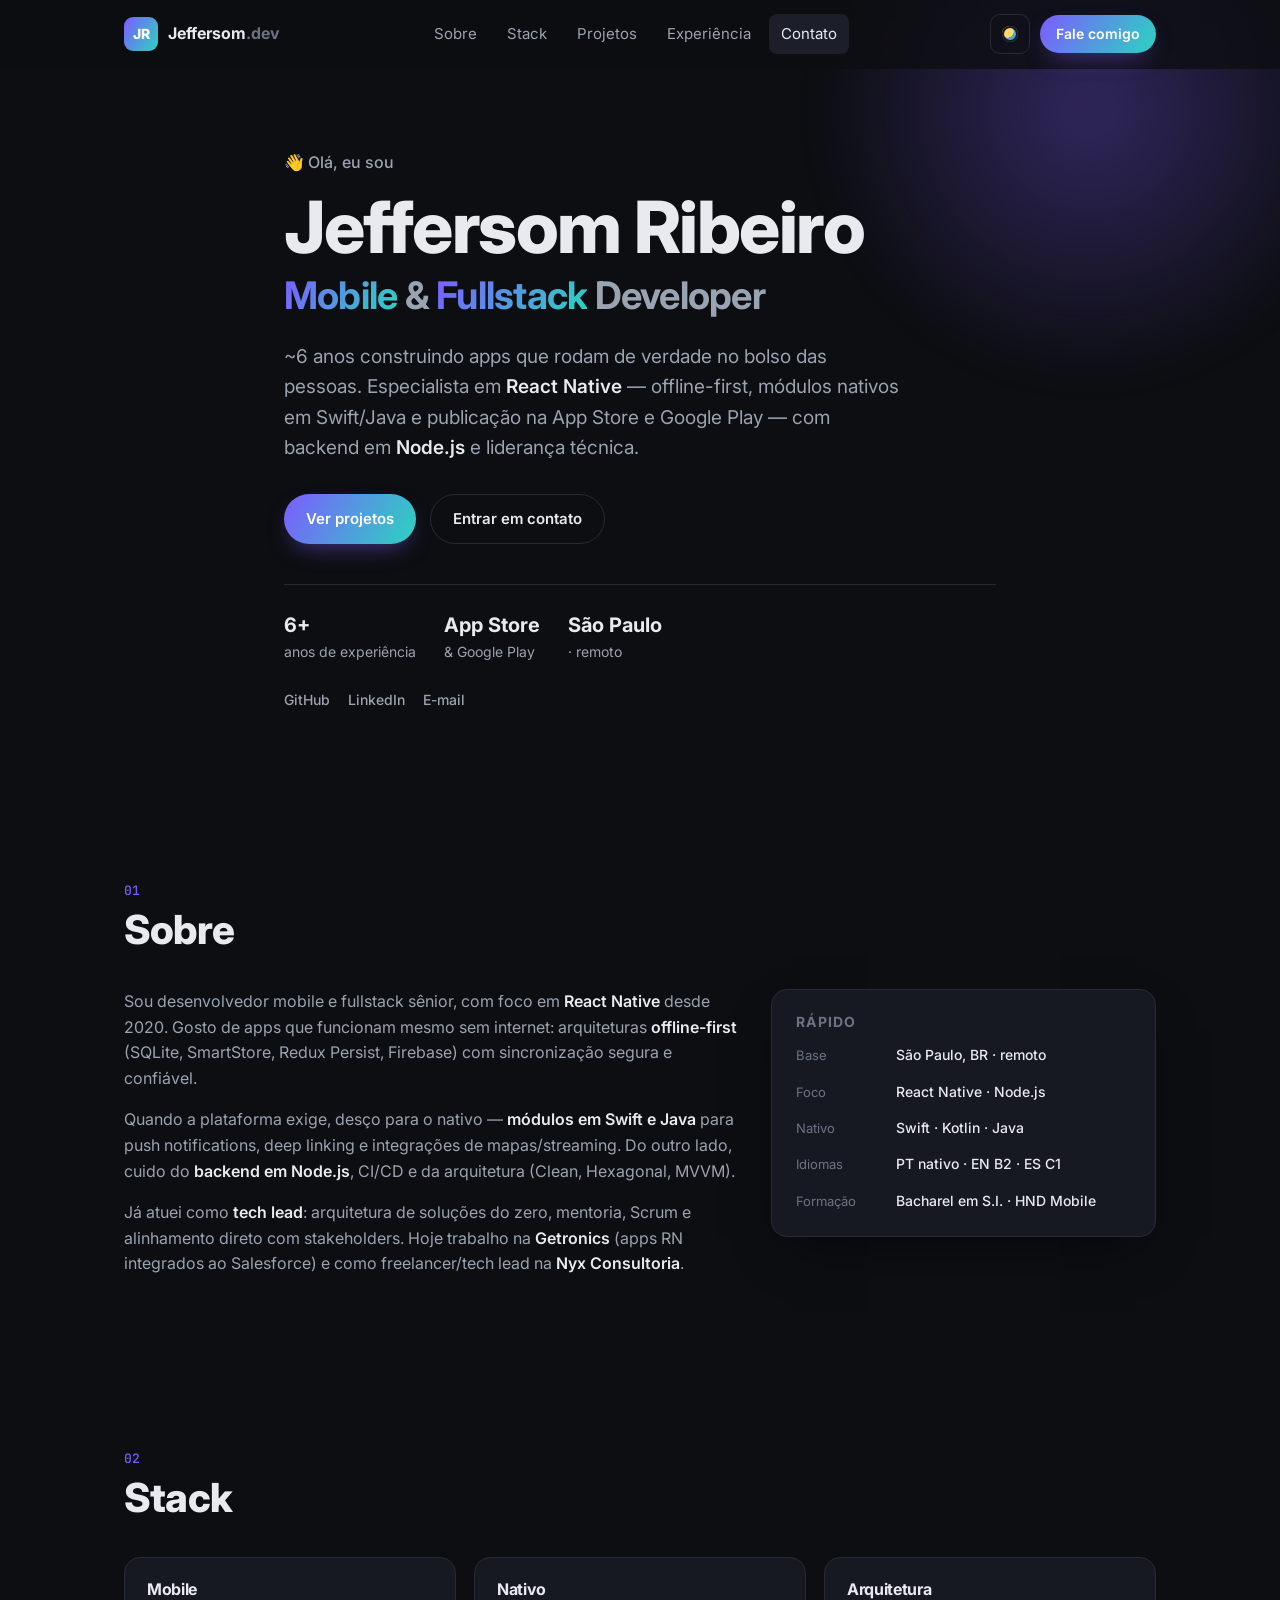
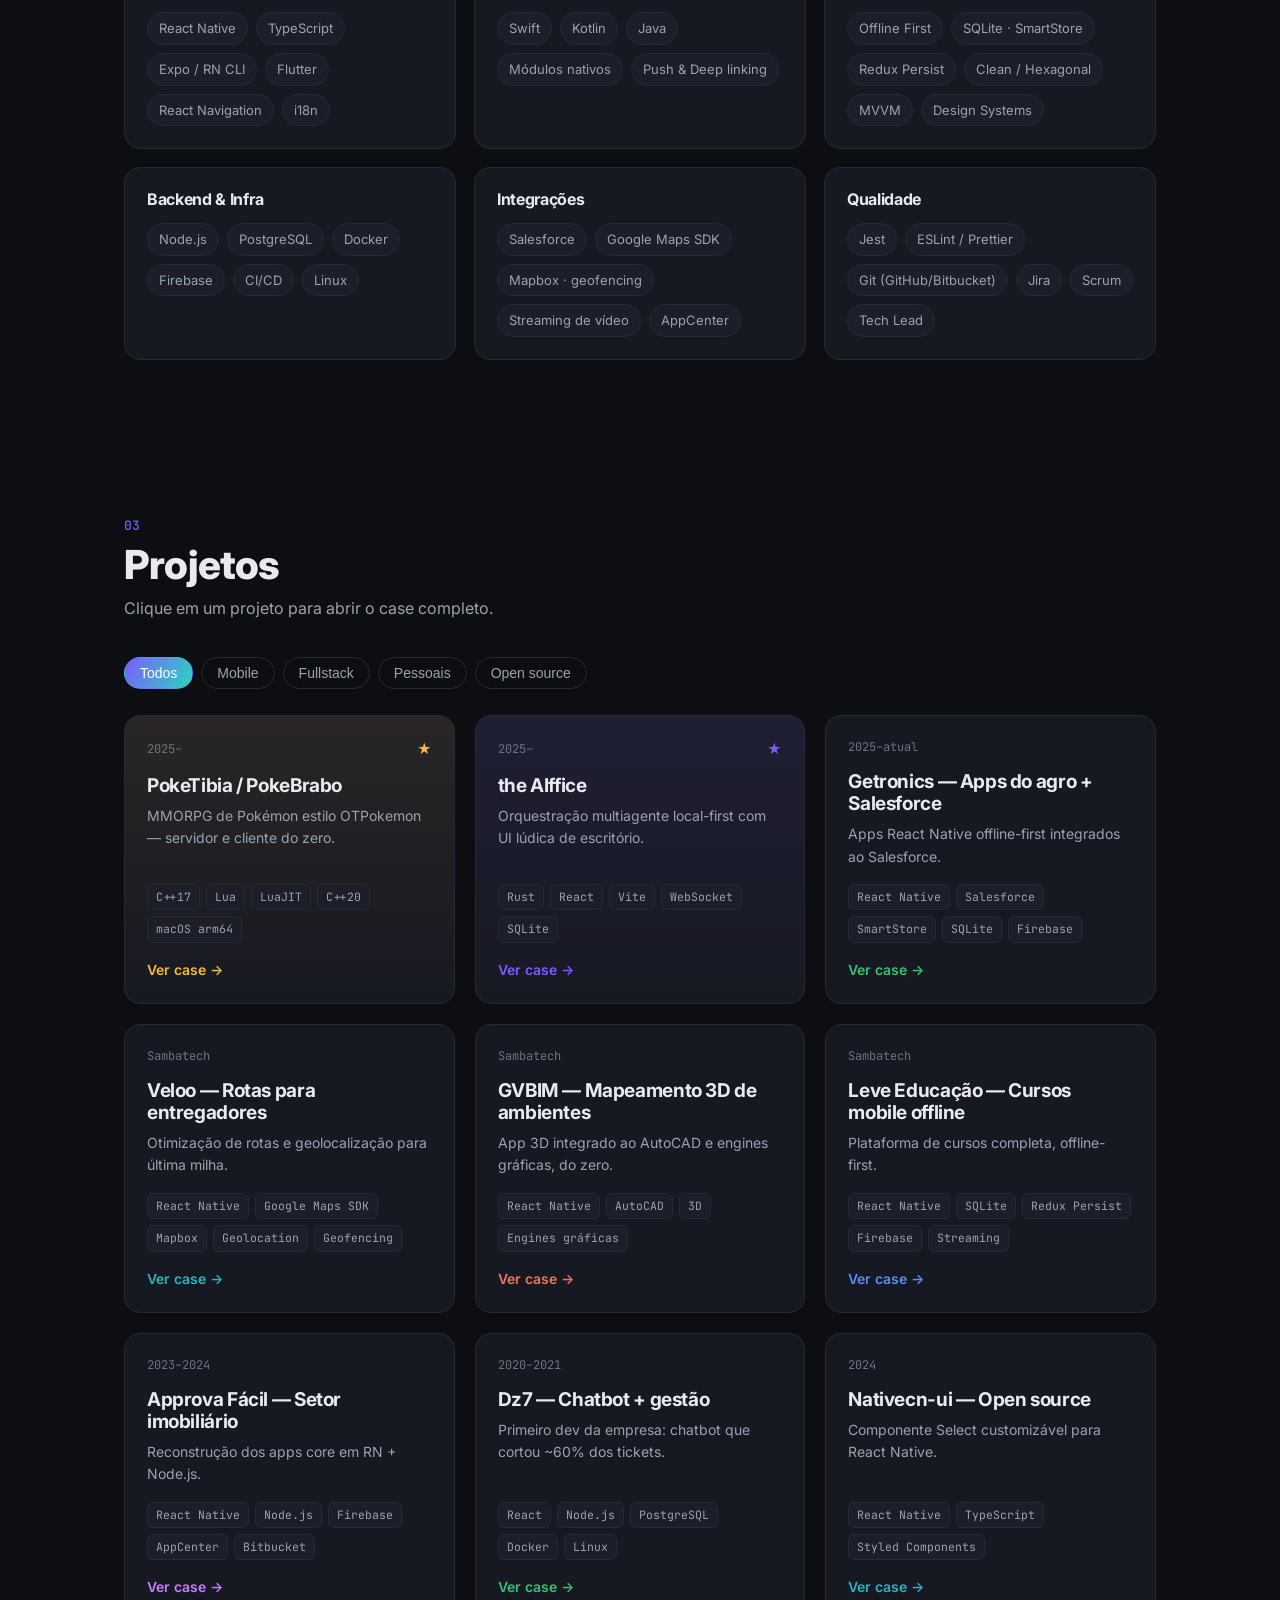
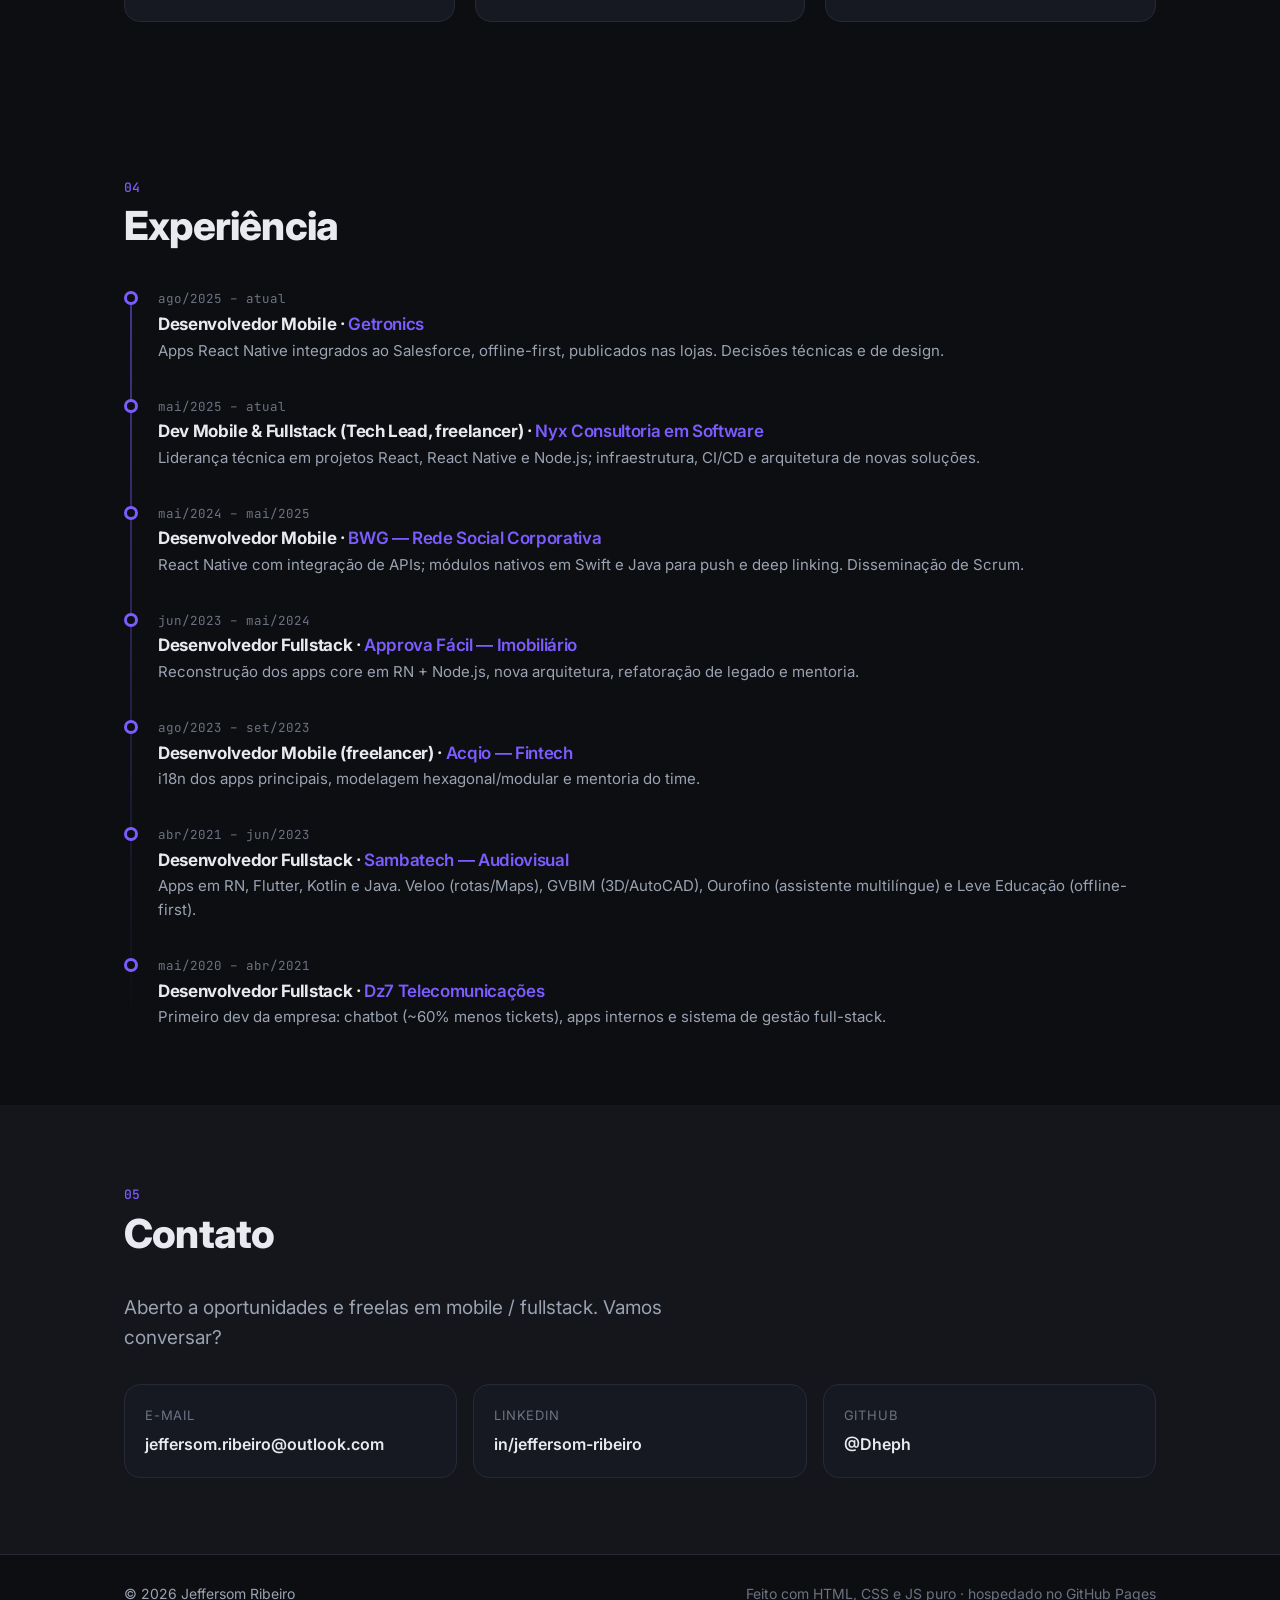
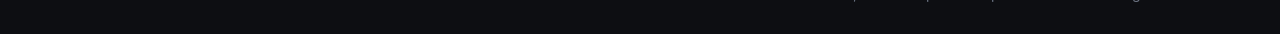
==== index.html @ 8549f00f "feat: novo portfólio estático (HTML/CSS/JS) com case-studies e deploy GitHub Pages Co-Authored-By: C" ====
<!doctype html>
<html lang="pt-BR">
<head>
  <meta charset="utf-8" />
  <meta name="viewport" content="width=device-width, initial-scale=1" />
  <title>Jeffersom Ribeiro — Mobile & Fullstack Developer</title>
  <meta name="description" content="Jeffersom Ribeiro — desenvolvedor mobile e fullstack sênior. ~6 anos de experiência, especialista em React Native (offline-first, módulos nativos) e Node.js. São Paulo, remoto." />
  <meta name="author" content="Jeffersom Ribeiro" />

  <!-- Open Graph -->
  <meta property="og:type" content="website" />
  <meta property="og:title" content="Jeffersom Ribeiro — Mobile & Fullstack Developer" />
  <meta property="og:description" content="Especialista em React Native e Node.js. ~6 anos construindo apps mobile offline-first, módulos nativos e backends." />
  <meta property="og:locale" content="pt_BR" />

  <link rel="icon" href="assets/favicon.svg" type="image/svg+xml" />
  <link rel="preconnect" href="https://fonts.googleapis.com" />
  <link rel="preconnect" href="https://fonts.gstatic.com" crossorigin />
  <link href="https://fonts.googleapis.com/css2?family=Inter:wght@400;500;600;700;800&family=JetBrains+Mono:wght@400;500&display=swap" rel="stylesheet" />
  <link rel="stylesheet" href="css/styles.css" />
</head>
<body>
  <a class="skip-link" href="#projetos">Pular para projetos</a>

  <!-- NAVBAR -->
  <header class="nav" id="nav">
    <div class="container nav__inner">
      <a href="#inicio" class="nav__brand">
        <span class="nav__logo">JR</span>
        <span class="nav__name">Jeffersom<span class="dim">.dev</span></span>
      </a>
      <nav class="nav__links" aria-label="Navegação principal">
        <a href="#sobre">Sobre</a>
        <a href="#stack">Stack</a>
        <a href="#projetos">Projetos</a>
        <a href="#experiencia">Experiência</a>
        <a href="#contato">Contato</a>
      </nav>
      <div class="nav__actions">
        <button id="themeToggle" class="icon-btn" aria-label="Alternar tema" title="Alternar tema">
          <span class="theme-icon"></span>
        </button>
        <a class="btn btn--sm" href="#contato">Fale comigo</a>
        <button id="navToggle" class="icon-btn nav__burger" aria-label="Abrir menu" aria-expanded="false">
          <span></span><span></span><span></span>
        </button>
      </div>
    </div>
  </header>

  <main>
    <!-- HERO -->
    <section class="hero" id="inicio">
      <div class="container hero__inner">
        <p class="hero__eyebrow">👋 Olá, eu sou</p>
        <h1 class="hero__title">Jeffersom Ribeiro</h1>
        <h2 class="hero__role">
          <span class="grad">Mobile</span> &amp; <span class="grad">Fullstack</span> Developer
        </h2>
        <p class="hero__lead">
          ~6 anos construindo apps que rodam de verdade no bolso das pessoas.
          Especialista em <strong>React Native</strong> — offline-first, módulos nativos
          em Swift/Java e publicação na App Store e Google Play — com backend em
          <strong>Node.js</strong> e liderança técnica.
        </p>
        <div class="hero__cta">
          <a class="btn" href="#projetos">Ver projetos</a>
          <a class="btn btn--ghost" href="#contato">Entrar em contato</a>
        </div>
        <ul class="hero__meta">
          <li><strong>6+</strong> anos de experiência</li>
          <li><strong>App Store</strong> &amp; Google Play</li>
          <li><strong>São Paulo</strong> · remoto</li>
        </ul>
        <div class="hero__socials">
          <a href="https://github.com/Dheph" target="_blank" rel="noopener" aria-label="GitHub">GitHub</a>
          <a href="https://www.linkedin.com/in/jeffersom-ribeiro" target="_blank" rel="noopener" aria-label="LinkedIn">LinkedIn</a>
          <a href="mailto:jeffersom.ribeiro@outlook.com" aria-label="E-mail">E-mail</a>
        </div>
      </div>
      <div class="hero__glow" aria-hidden="true"></div>
    </section>

    <!-- SOBRE -->
    <section class="section" id="sobre">
      <div class="container">
        <header class="section__head">
          <span class="section__num">01</span>
          <h2 class="section__title">Sobre</h2>
        </header>
        <div class="about">
          <div class="about__text">
            <p>
              Sou desenvolvedor mobile e fullstack sênior, com foco em <strong>React Native</strong>
              desde 2020. Gosto de apps que funcionam mesmo sem internet: arquiteturas
              <strong>offline-first</strong> (SQLite, SmartStore, Redux Persist, Firebase) com
              sincronização segura e confiável.
            </p>
            <p>
              Quando a plataforma exige, desço para o nativo — <strong>módulos em Swift e Java</strong>
              para push notifications, deep linking e integrações de mapas/streaming. Do outro lado,
              cuido do <strong>backend em Node.js</strong>, CI/CD e da arquitetura (Clean, Hexagonal, MVVM).
            </p>
            <p>
              Já atuei como <strong>tech lead</strong>: arquitetura de soluções do zero, mentoria,
              Scrum e alinhamento direto com stakeholders. Hoje trabalho na <strong>Getronics</strong>
              (apps RN integrados ao Salesforce) e como freelancer/tech lead na <strong>Nyx Consultoria</strong>.
            </p>
          </div>
          <aside class="about__card">
            <h3>Rápido</h3>
            <dl class="facts">
              <div><dt>Base</dt><dd>São Paulo, BR · remoto</dd></div>
              <div><dt>Foco</dt><dd>React Native · Node.js</dd></div>
              <div><dt>Nativo</dt><dd>Swift · Kotlin · Java</dd></div>
              <div><dt>Idiomas</dt><dd>PT nativo · EN B2 · ES C1</dd></div>
              <div><dt>Formação</dt><dd>Bacharel em S.I. · HND Mobile</dd></div>
            </dl>
          </aside>
        </div>
      </div>
    </section>

    <!-- STACK -->
    <section class="section" id="stack">
      <div class="container">
        <header class="section__head">
          <span class="section__num">02</span>
          <h2 class="section__title">Stack</h2>
        </header>
        <div class="stack-grid" id="stackGrid"><!-- preenchido via JS --></div>
      </div>
    </section>

    <!-- PROJETOS -->
    <section class="section" id="projetos">
      <div class="container">
        <header class="section__head">
          <span class="section__num">03</span>
          <h2 class="section__title">Projetos</h2>
          <p class="section__sub">Clique em um projeto para abrir o case completo.</p>
        </header>
        <div class="filters" id="filters" role="tablist" aria-label="Filtrar projetos"></div>
        <div class="projects" id="projects"><!-- preenchido via JS --></div>
      </div>
    </section>

    <!-- EXPERIÊNCIA -->
    <section class="section" id="experiencia">
      <div class="container">
        <header class="section__head">
          <span class="section__num">04</span>
          <h2 class="section__title">Experiência</h2>
        </header>
        <ol class="timeline" id="timeline"><!-- preenchido via JS --></ol>
      </div>
    </section>

    <!-- CONTATO -->
    <section class="section section--contact" id="contato">
      <div class="container contact">
        <header class="section__head">
          <span class="section__num">05</span>
          <h2 class="section__title">Contato</h2>
        </header>
        <p class="contact__lead">
          Aberto a oportunidades e freelas em mobile / fullstack. Vamos conversar?
        </p>
        <div class="contact__links">
          <a class="contact__card" href="mailto:jeffersom.ribeiro@outlook.com">
            <span class="contact__k">E-mail</span>
            <span class="contact__v">jeffersom.ribeiro@outlook.com</span>
          </a>
          <a class="contact__card" href="https://www.linkedin.com/in/jeffersom-ribeiro" target="_blank" rel="noopener">
            <span class="contact__k">LinkedIn</span>
            <span class="contact__v">in/jeffersom-ribeiro</span>
          </a>
          <a class="contact__card" href="https://github.com/Dheph" target="_blank" rel="noopener">
            <span class="contact__k">GitHub</span>
            <span class="contact__v">@Dheph</span>
          </a>
        </div>
      </div>
    </section>
  </main>

  <footer class="footer">
    <div class="container footer__inner">
      <span>© <span id="year"></span> Jeffersom Ribeiro</span>
      <span class="dim">Feito com HTML, CSS e JS puro · hospedado no GitHub Pages</span>
    </div>
  </footer>

  <!-- CASE-STUDY OVERLAY (navegação especial de projetos) -->
  <div class="case" id="case" aria-hidden="true" role="dialog" aria-modal="true" aria-labelledby="caseTitle">
    <div class="case__backdrop" data-close></div>
    <article class="case__panel" role="document">
      <header class="case__bar">
        <button class="icon-btn" data-case-prev aria-label="Projeto anterior" title="Anterior (←)">‹</button>
        <button class="icon-btn" data-case-next aria-label="Próximo projeto" title="Próximo (→)">›</button>
        <span class="case__counter" id="caseCounter"></span>
        <button class="icon-btn case__close" data-close aria-label="Fechar (Esc)" title="Fechar (Esc)">✕</button>
      </header>
      <div class="case__body" id="caseBody"><!-- preenchido via JS --></div>
    </article>
  </div>

  <script src="js/data.js"></script>
  <script src="js/main.js"></script>
</body>
</html>
---- css/styles.css ----
/* ============ Tokens ============ */
:root {
  --bg: #0d0e12;
  --bg-soft: #14161c;
  --card: #171922;
  --card-2: #1c1f2a;
  --line: #262a36;
  --text: #e8eaf0;
  --muted: #9aa3b2;
  --dim: #6b7382;
  --brand: #7c5cff;
  --brand-2: #2bd4c0;
  --accent: var(--brand);
  --radius: 16px;
  --radius-sm: 10px;
  --maxw: 1080px;
  --shadow: 0 20px 50px -20px rgba(0, 0, 0, .6);
  --grad: linear-gradient(120deg, var(--brand), var(--brand-2));
}
:root[data-theme="light"] {
  --bg: #f7f8fb;
  --bg-soft: #eef0f6;
  --card: #ffffff;
  --card-2: #f2f4fa;
  --line: #e2e6ef;
  --text: #15171e;
  --muted: #566074;
  --dim: #8690a2;
  --shadow: 0 20px 50px -24px rgba(20, 30, 60, .25);
}

* { box-sizing: border-box; }
html { scroll-behavior: smooth; scroll-padding-top: 84px; }
@media (prefers-reduced-motion: reduce) { html { scroll-behavior: auto; } }

body {
  margin: 0;
  font-family: "Inter", system-ui, -apple-system, Segoe UI, Roboto, sans-serif;
  background: var(--bg);
  color: var(--text);
  line-height: 1.6;
  -webkit-font-smoothing: antialiased;
  overflow-x: hidden;
}
body.no-scroll { overflow: hidden; }

a { color: inherit; text-decoration: none; }
img { max-width: 100%; }
h1, h2, h3 { line-height: 1.15; margin: 0; letter-spacing: -0.02em; }
.dim { color: var(--dim); }
.grad {
  background: var(--grad);
  -webkit-background-clip: text; background-clip: text;
  -webkit-text-fill-color: transparent; color: transparent;
}
.container { width: 100%; max-width: var(--maxw); margin: 0 auto; padding: 0 24px; }

.skip-link {
  position: absolute; left: -9999px; top: 0; z-index: 200;
  background: var(--brand); color: #fff; padding: 10px 16px; border-radius: 0 0 8px 0;
}
.skip-link:focus { left: 0; }

/* ============ Buttons ============ */
.btn {
  display: inline-flex; align-items: center; gap: 8px;
  padding: 12px 22px; border-radius: 999px; font-weight: 600; font-size: 15px;
  background: var(--grad); color: #fff; border: 0; cursor: pointer;
  transition: transform .15s ease, box-shadow .2s ease, opacity .2s ease;
  box-shadow: 0 10px 24px -10px rgba(124, 92, 255, .6);
}
.btn:hover { transform: translateY(-2px); }
.btn--ghost {
  background: transparent; color: var(--text);
  border: 1px solid var(--line); box-shadow: none;
}
.btn--ghost:hover { border-color: var(--brand); color: var(--brand); }
.btn--sm { padding: 8px 16px; font-size: 14px; }

.icon-btn {
  display: inline-flex; align-items: center; justify-content: center;
  width: 40px; height: 40px; border-radius: 10px; cursor: pointer;
  background: transparent; border: 1px solid var(--line); color: var(--text);
  font-size: 18px; line-height: 1; transition: background .2s, border-color .2s, color .2s;
}
.icon-btn:hover { border-color: var(--brand); color: var(--brand); }

/* ============ Navbar ============ */
.nav {
  position: fixed; inset: 0 0 auto 0; z-index: 100;
  backdrop-filter: blur(10px);
  background: color-mix(in srgb, var(--bg) 80%, transparent);
  border-bottom: 1px solid transparent;
  transition: border-color .2s, background .2s;
}
.nav.is-scrolled { border-bottom-color: var(--line); }
.nav__inner { display: flex; align-items: center; justify-content: space-between; height: 68px; gap: 16px; }
.nav__brand { display: flex; align-items: center; gap: 10px; font-weight: 700; }
.nav__logo {
  display: grid; place-items: center; width: 34px; height: 34px; border-radius: 9px;
  background: var(--grad); color: #fff; font-size: 14px; font-weight: 800;
}
.nav__links { display: flex; gap: 6px; }
.nav__links a {
  padding: 8px 12px; border-radius: 8px; font-size: 15px; color: var(--muted);
  transition: color .2s, background .2s;
}
.nav__links a:hover { color: var(--text); }
.nav__links a.is-active { color: var(--text); background: var(--card-2); }
.nav__actions { display: flex; align-items: center; gap: 10px; }
.theme-icon { width: 16px; height: 16px; border-radius: 50%;
  background: radial-gradient(circle at 35% 35%, #ffd76b 0 40%, transparent 42%), var(--grad);
  box-shadow: inset 0 0 0 2px var(--card); }
.nav__burger { display: none; flex-direction: column; gap: 4px; }
.nav__burger span { width: 18px; height: 2px; background: currentColor; border-radius: 2px; }

/* ============ Hero ============ */
.hero { position: relative; padding: 150px 0 90px; overflow: hidden; }
.hero__glow {
  position: absolute; top: -200px; right: -120px; width: 620px; height: 620px;
  background: radial-gradient(circle, color-mix(in srgb, var(--brand) 32%, transparent), transparent 62%);
  filter: blur(20px); z-index: 0; pointer-events: none;
}
.hero__inner { position: relative; z-index: 1; max-width: 760px; }
.hero__eyebrow { color: var(--muted); font-weight: 500; margin: 0 0 10px; }
.hero__title { font-size: clamp(40px, 8vw, 72px); font-weight: 800; }
.hero__role { font-size: clamp(22px, 4.5vw, 38px); font-weight: 700; margin-top: 6px; color: var(--muted); }
.hero__lead { font-size: clamp(16px, 2.4vw, 19px); color: var(--muted); margin: 24px 0 30px; max-width: 620px; }
.hero__lead strong { color: var(--text); font-weight: 600; }
.hero__cta { display: flex; flex-wrap: wrap; gap: 14px; }
.hero__meta {
  list-style: none; display: flex; flex-wrap: wrap; gap: 28px; padding: 0;
  margin: 40px 0 0; border-top: 1px solid var(--line); padding-top: 24px;
}
.hero__meta li { color: var(--muted); font-size: 14px; }
.hero__meta strong { display: block; color: var(--text); font-size: 20px; font-weight: 700; }
.hero__socials { display: flex; gap: 18px; margin-top: 26px; }
.hero__socials a { color: var(--muted); font-size: 14px; font-weight: 500; position: relative; }
.hero__socials a:hover { color: var(--brand); }

/* ============ Sections ============ */
.section { padding: 76px 0; }
.section--contact { background: var(--bg-soft); }
.section__head { margin-bottom: 36px; }
.section__num { font-family: "JetBrains Mono", monospace; color: var(--brand); font-size: 13px; font-weight: 500; }
.section__title { font-size: clamp(28px, 5vw, 40px); font-weight: 800; margin-top: 4px; }
.section__sub { color: var(--muted); margin: 8px 0 0; }

/* ============ Sobre ============ */
.about { display: grid; grid-template-columns: 1.6fr 1fr; gap: 32px; align-items: start; }
.about__text p { color: var(--muted); margin: 0 0 16px; }
.about__text strong { color: var(--text); font-weight: 600; }
.about__card {
  background: var(--card); border: 1px solid var(--line); border-radius: var(--radius);
  padding: 24px; box-shadow: var(--shadow);
}
.about__card h3 { font-size: 14px; text-transform: uppercase; letter-spacing: .08em; color: var(--dim); margin-bottom: 14px; }
.facts { margin: 0; display: grid; gap: 14px; }
.facts div { display: grid; grid-template-columns: 90px 1fr; gap: 10px; align-items: baseline; }
.facts dt { color: var(--dim); font-size: 13px; }
.facts dd { margin: 0; font-weight: 500; font-size: 14px; }

/* ============ Stack ============ */
.stack-grid { display: grid; grid-template-columns: repeat(3, 1fr); gap: 18px; }
.stack-card {
  background: var(--card); border: 1px solid var(--line); border-radius: var(--radius);
  padding: 22px; transition: border-color .2s, transform .2s;
}
.stack-card:hover { border-color: color-mix(in srgb, var(--brand) 50%, var(--line)); transform: translateY(-3px); }
.stack-card h3 { font-size: 16px; margin-bottom: 14px; }
.chips { list-style: none; margin: 0; padding: 0; display: flex; flex-wrap: wrap; gap: 8px; }
.chips li {
  font-size: 13px; color: var(--muted); background: var(--card-2);
  border: 1px solid var(--line); padding: 5px 11px; border-radius: 999px;
}

/* ============ Filtros ============ */
.filters { display: flex; flex-wrap: wrap; gap: 8px; margin-bottom: 26px; }
.filter {
  border: 1px solid var(--line); background: transparent; color: var(--muted);
  padding: 7px 15px; border-radius: 999px; cursor: pointer; font-size: 14px; font-weight: 500;
  transition: all .18s ease;
}
.filter:hover { color: var(--text); border-color: var(--brand); }
.filter.is-active { background: var(--grad); color: #fff; border-color: transparent; }

/* ============ Projetos (cards) ============ */
.projects { display: grid; grid-template-columns: repeat(3, 1fr); gap: 20px; }
.card {
  position: relative; display: flex; flex-direction: column;
  background: var(--card); border: 1px solid var(--line); border-radius: var(--radius);
  padding: 22px; cursor: pointer; overflow: hidden;
  transition: transform .2s ease, border-color .2s ease, box-shadow .2s ease;
}
.card::before {
  content: ""; position: absolute; inset: 0 0 auto 0; height: 3px;
  background: var(--accent); opacity: .85; transform: scaleX(0); transform-origin: left;
  transition: transform .3s ease;
}
.card:hover, .card:focus-visible {
  transform: translateY(-5px); border-color: color-mix(in srgb, var(--accent) 55%, var(--line));
  box-shadow: var(--shadow); outline: none;
}
.card:hover::before, .card:focus-visible::before { transform: scaleX(1); }
.card--feat { background: linear-gradient(180deg, color-mix(in srgb, var(--accent) 8%, var(--card)), var(--card)); }
.card__top { display: flex; justify-content: space-between; align-items: center; margin-bottom: 14px; }
.card__year { font-family: "JetBrains Mono", monospace; font-size: 12px; color: var(--dim); }
.card__star { color: var(--accent); font-size: 14px; }
.card__title { font-size: 19px; font-weight: 700; }
.card__tag { color: var(--muted); font-size: 14px; margin: 8px 0 16px; flex-grow: 1; }
.card__stack { display: flex; flex-wrap: wrap; gap: 6px; margin-bottom: 16px; }
.card__stack span {
  font-size: 11.5px; font-family: "JetBrains Mono", monospace; color: var(--muted);
  background: var(--card-2); border: 1px solid var(--line); padding: 3px 8px; border-radius: 6px;
}
.card__more { font-size: 14px; font-weight: 600; color: var(--accent); }

/* ============ Timeline ============ */
.timeline { list-style: none; margin: 0; padding: 0; position: relative; }
.timeline::before {
  content: ""; position: absolute; left: 6px; top: 6px; bottom: 6px; width: 2px;
  background: linear-gradient(var(--brand), transparent); opacity: .5;
}
.tl-item { position: relative; padding: 0 0 30px 34px; }
.tl-item:last-child { padding-bottom: 0; }
.tl-dot {
  position: absolute; left: 0; top: 6px; width: 14px; height: 14px; border-radius: 50%;
  background: var(--bg); border: 3px solid var(--brand);
}
.tl-period { font-family: "JetBrains Mono", monospace; font-size: 12.5px; color: var(--dim); }
.tl-role { font-size: 17px; font-weight: 700; margin: 4px 0; }
.tl-company { color: var(--brand); font-weight: 600; }
.tl-desc { color: var(--muted); font-size: 15px; margin: 0; }

/* ============ Contato ============ */
.contact__lead { color: var(--muted); font-size: clamp(16px, 2.4vw, 19px); max-width: 560px; margin: 0 0 30px; }
.contact__links { display: grid; grid-template-columns: repeat(3, 1fr); gap: 16px; }
.contact__card {
  display: flex; flex-direction: column; gap: 6px;
  background: var(--card); border: 1px solid var(--line); border-radius: var(--radius);
  padding: 20px; transition: transform .2s, border-color .2s;
}
.contact__card:hover { transform: translateY(-3px); border-color: var(--brand); }
.contact__k { font-size: 13px; color: var(--dim); text-transform: uppercase; letter-spacing: .06em; }
.contact__v { font-weight: 600; word-break: break-word; }

/* ============ Footer ============ */
.footer { border-top: 1px solid var(--line); padding: 28px 0; }
.footer__inner { display: flex; justify-content: space-between; flex-wrap: wrap; gap: 10px; font-size: 14px; color: var(--muted); }

/* ============ Case-study overlay ============ */
.case { position: fixed; inset: 0; z-index: 150; display: none; }
.case.is-open { display: block; }
.case__backdrop { position: absolute; inset: 0; background: rgba(5, 6, 10, .66); backdrop-filter: blur(4px); animation: fade .2s ease; }
.case__panel {
  position: absolute; top: 0; right: 0; height: 100%; width: min(560px, 100%);
  background: var(--bg); border-left: 1px solid var(--line);
  display: flex; flex-direction: column; box-shadow: -30px 0 60px -30px rgba(0,0,0,.7);
  animation: slideIn .28s cubic-bezier(.2,.7,.2,1);
}
.case__bar { display: flex; align-items: center; gap: 8px; padding: 14px 18px; border-bottom: 1px solid var(--line); }
.case__counter { font-family: "JetBrains Mono", monospace; font-size: 13px; color: var(--dim); }
.case__close { margin-left: auto; }
.case__body { overflow-y: auto; padding: 28px; }
.case__body { --accent: var(--brand); }
.case__tags { display: flex; gap: 8px; margin-bottom: 14px; }
.pill { font-size: 12px; color: var(--accent); background: color-mix(in srgb, var(--accent) 14%, transparent);
  border: 1px solid color-mix(in srgb, var(--accent) 40%, transparent); padding: 3px 10px; border-radius: 999px; }
.case__title { font-size: 28px; font-weight: 800; }
.case__tag { color: var(--muted); margin: 8px 0 0; font-size: 16px; }
.case__role { color: var(--dim); font-size: 13.5px; margin: 10px 0 0; font-family: "JetBrains Mono", monospace; }
.case__summary { color: var(--text); margin: 24px 0 0; font-size: 16px; }
.case__h { font-size: 13px; text-transform: uppercase; letter-spacing: .08em; color: var(--dim); margin: 28px 0 12px; }
.case__list { margin: 0; padding-left: 20px; display: grid; gap: 10px; }
.case__list li { color: var(--muted); }
.case__list li::marker { color: var(--accent); }
.case__stack { list-style: none; margin: 0; padding: 0; display: flex; flex-wrap: wrap; gap: 8px; }
.case__stack li {
  font-size: 13px; font-family: "JetBrains Mono", monospace; color: var(--muted);
  background: var(--card); border: 1px solid var(--line); padding: 5px 11px; border-radius: 8px;
}
.case__links { margin-top: 26px; display: flex; flex-wrap: wrap; gap: 10px; }

@keyframes fade { from { opacity: 0; } to { opacity: 1; } }
@keyframes slideIn { from { transform: translateX(30px); opacity: .4; } to { transform: translateX(0); opacity: 1; } }

/* ============ Reveal ============ */
[data-reveal] { opacity: 0; transform: translateY(16px); transition: opacity .5s ease var(--d, 0ms), transform .5s ease var(--d, 0ms); }
[data-reveal].is-in { opacity: 1; transform: none; }
@media (prefers-reduced-motion: reduce) {
  [data-reveal] { opacity: 1; transform: none; transition: none; }
  .case__panel, .case__backdrop { animation: none; }
}

/* ============ Responsivo ============ */
@media (max-width: 860px) {
  .stack-grid, .projects, .contact__links { grid-template-columns: repeat(2, 1fr); }
  .about { grid-template-columns: 1fr; }
}
@media (max-width: 680px) {
  .nav__links {
    position: absolute; top: 68px; left: 0; right: 0; flex-direction: column; gap: 2px;
    background: var(--bg); border-bottom: 1px solid var(--line); padding: 10px 24px 18px;
    transform: translateY(-120%); opacity: 0; pointer-events: none; transition: transform .25s ease, opacity .2s;
  }
  .nav.is-open .nav__links { transform: translateY(0); opacity: 1; pointer-events: auto; }
  .nav__links a { padding: 12px; }
  .nav__burger { display: inline-flex; }
  .nav__actions .btn { display: none; }
  .stack-grid, .projects, .contact__links { grid-template-columns: 1fr; }
  .hero { padding-top: 120px; }
  .case__panel { width: 100%; border-left: 0; }
}
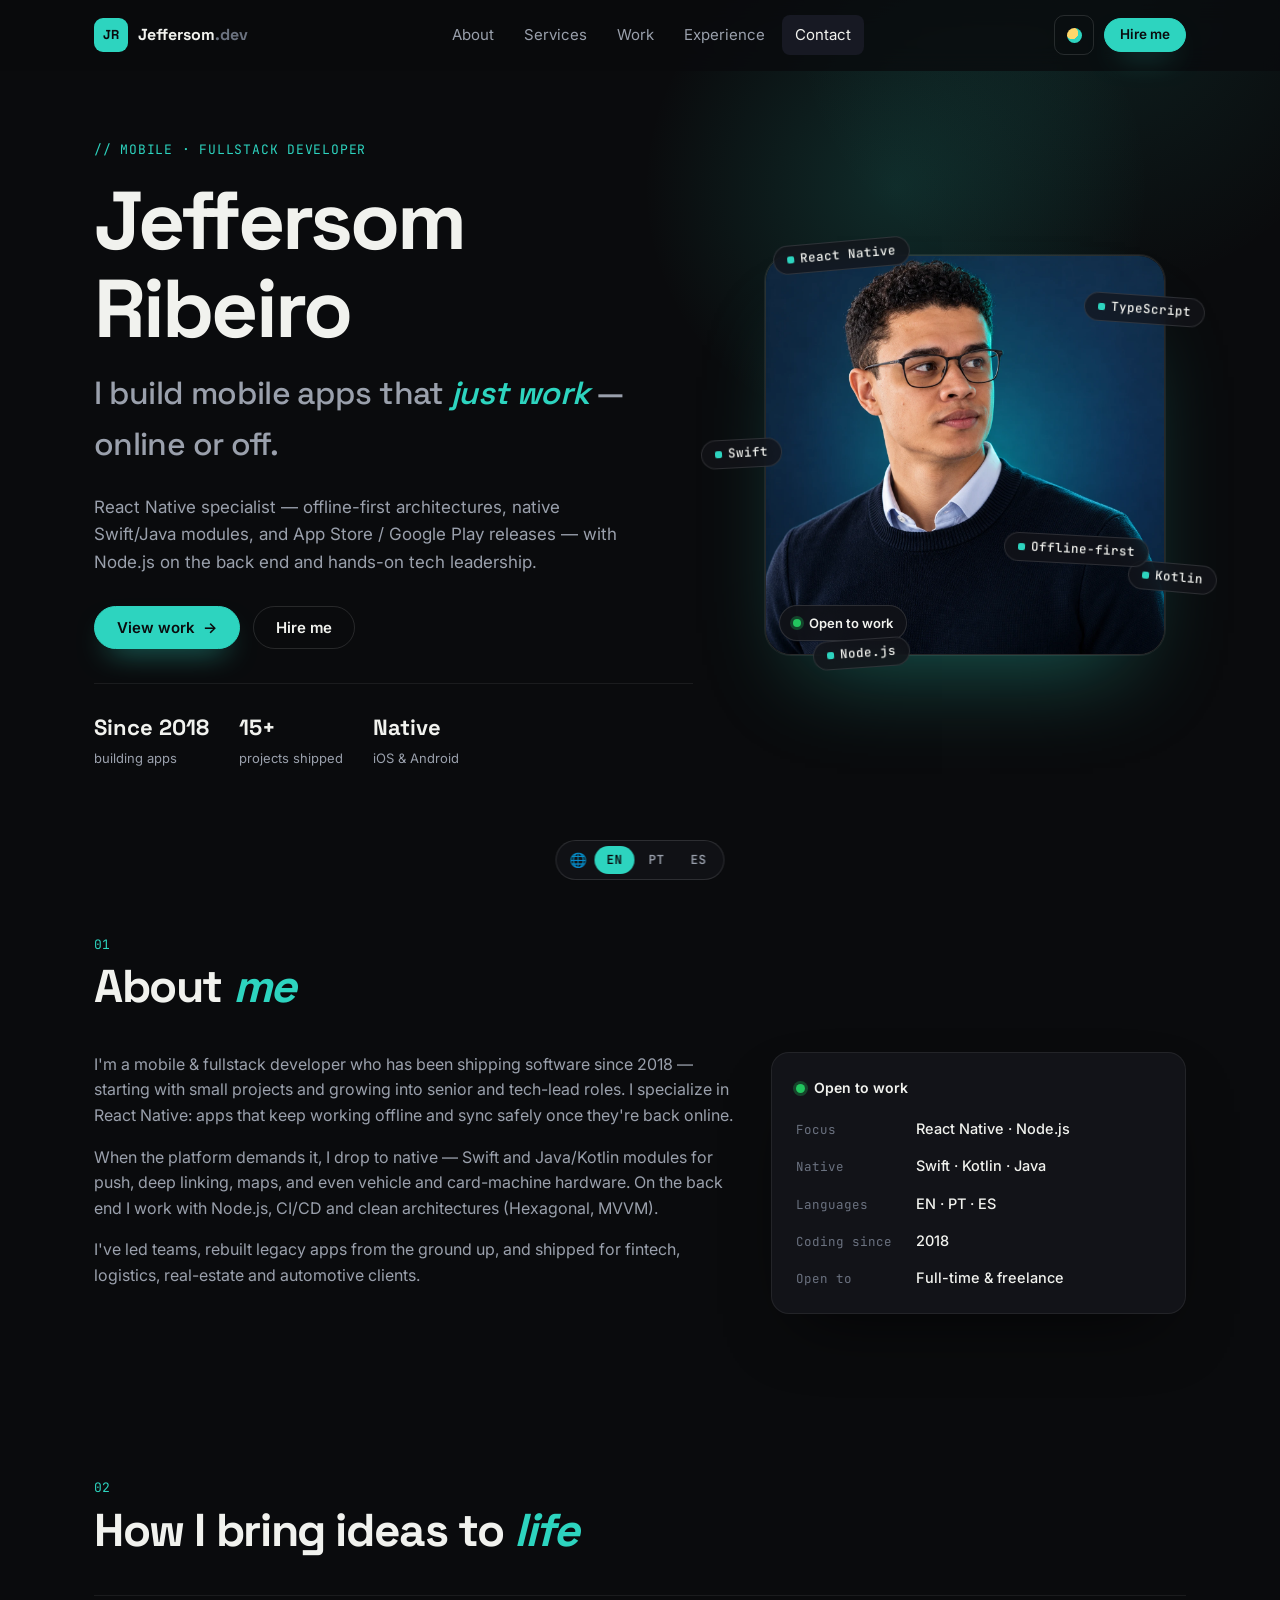
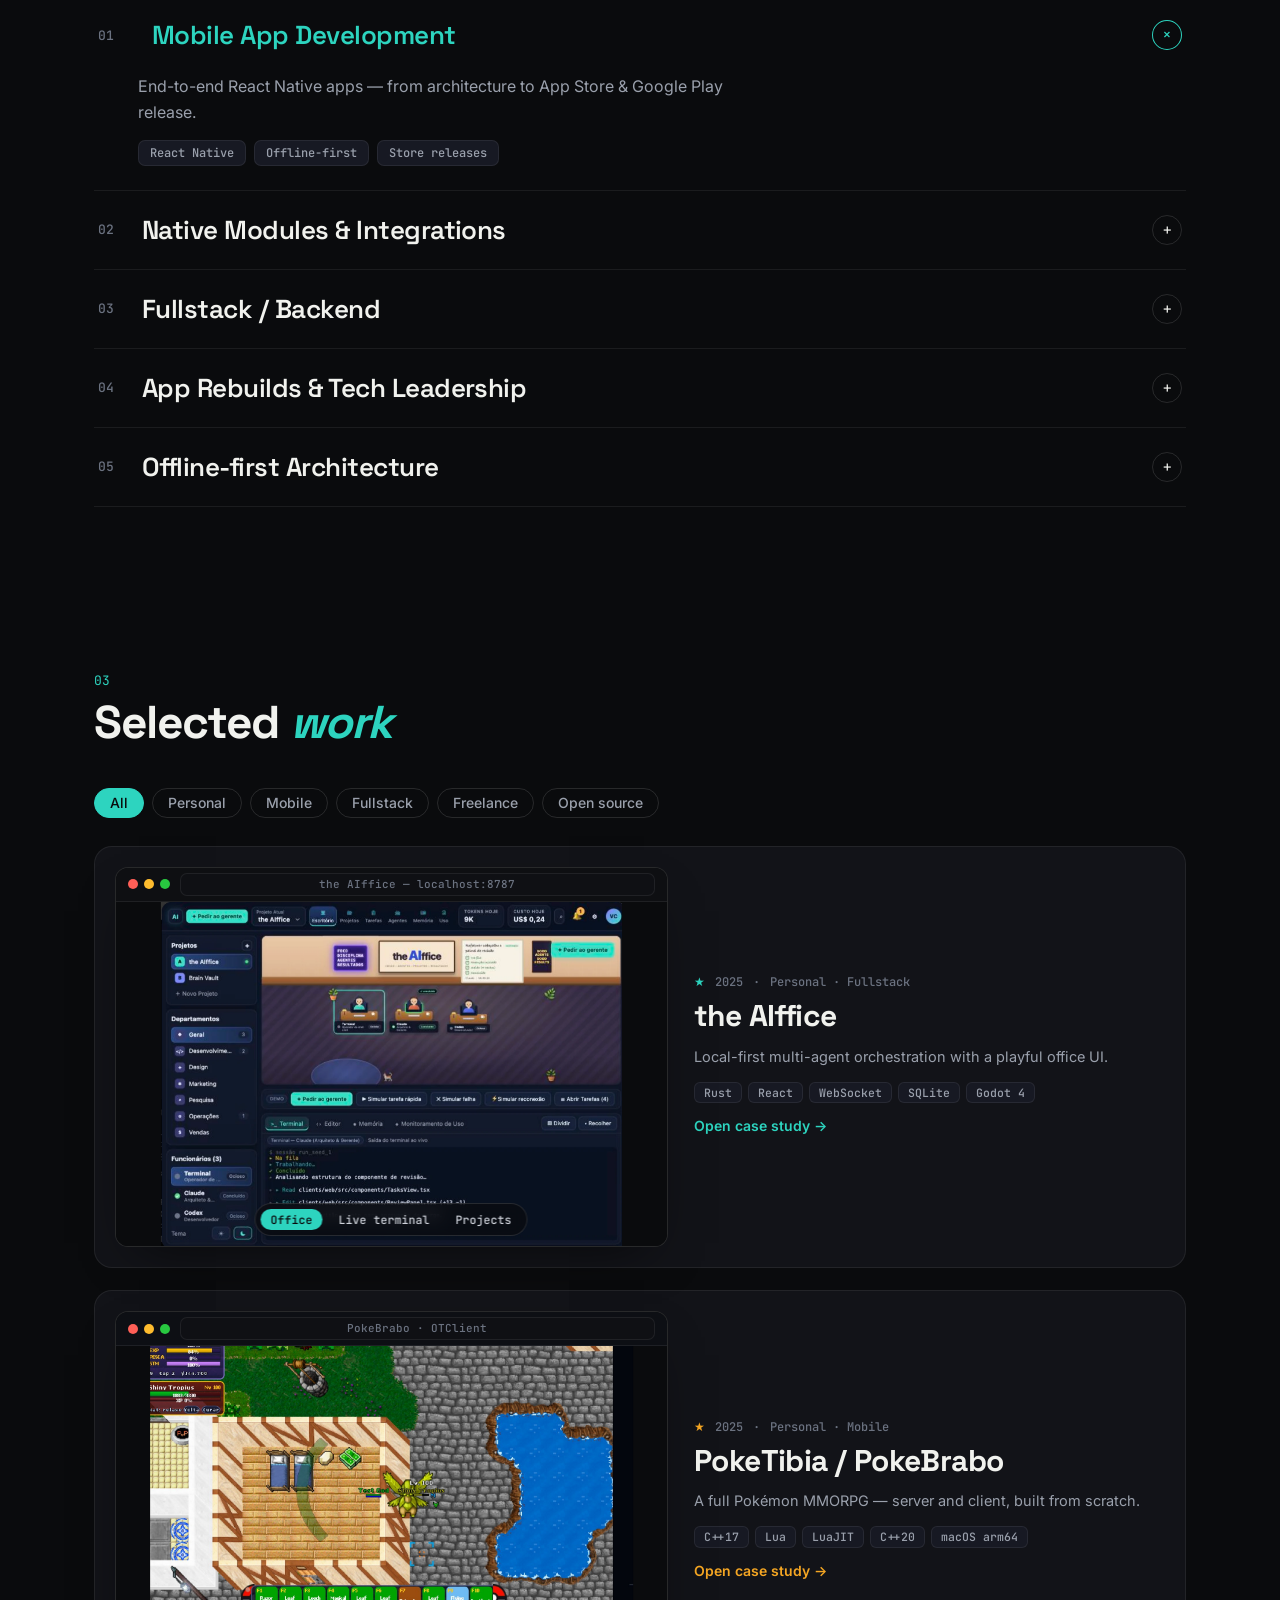
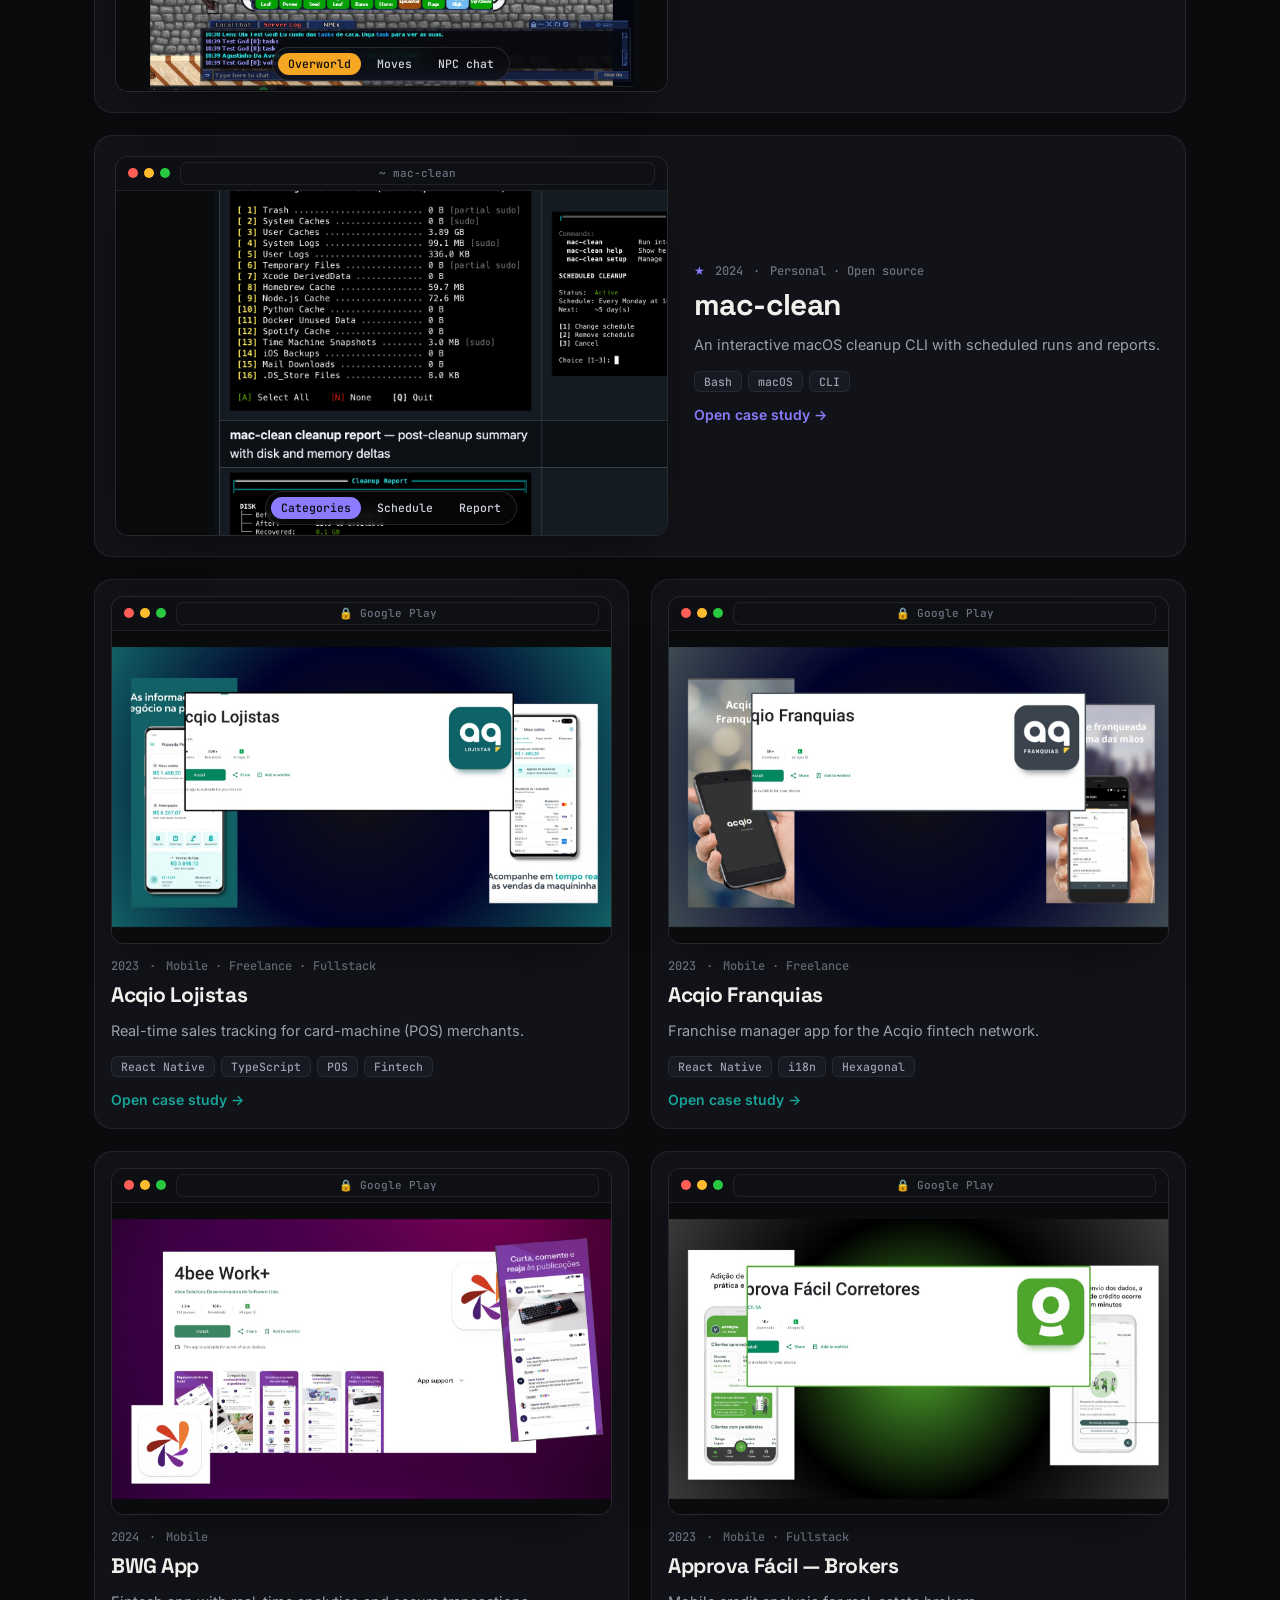
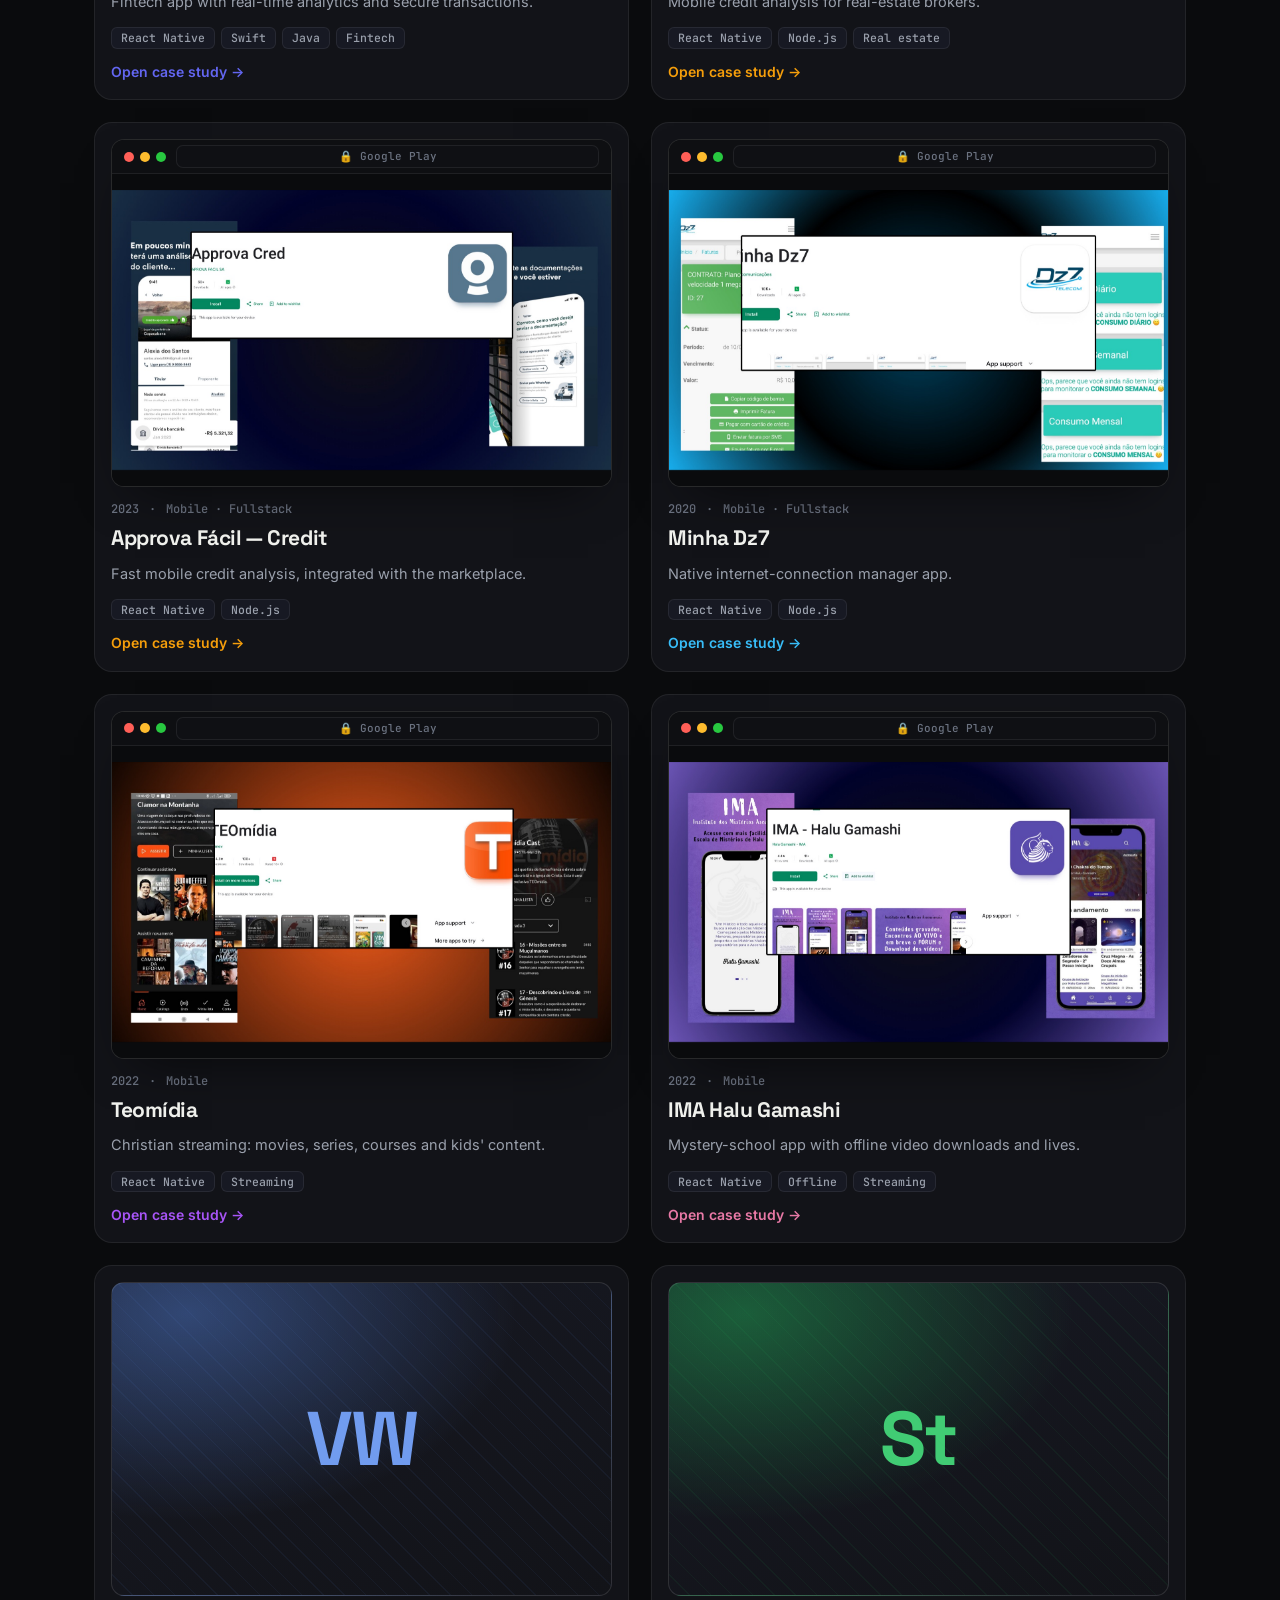
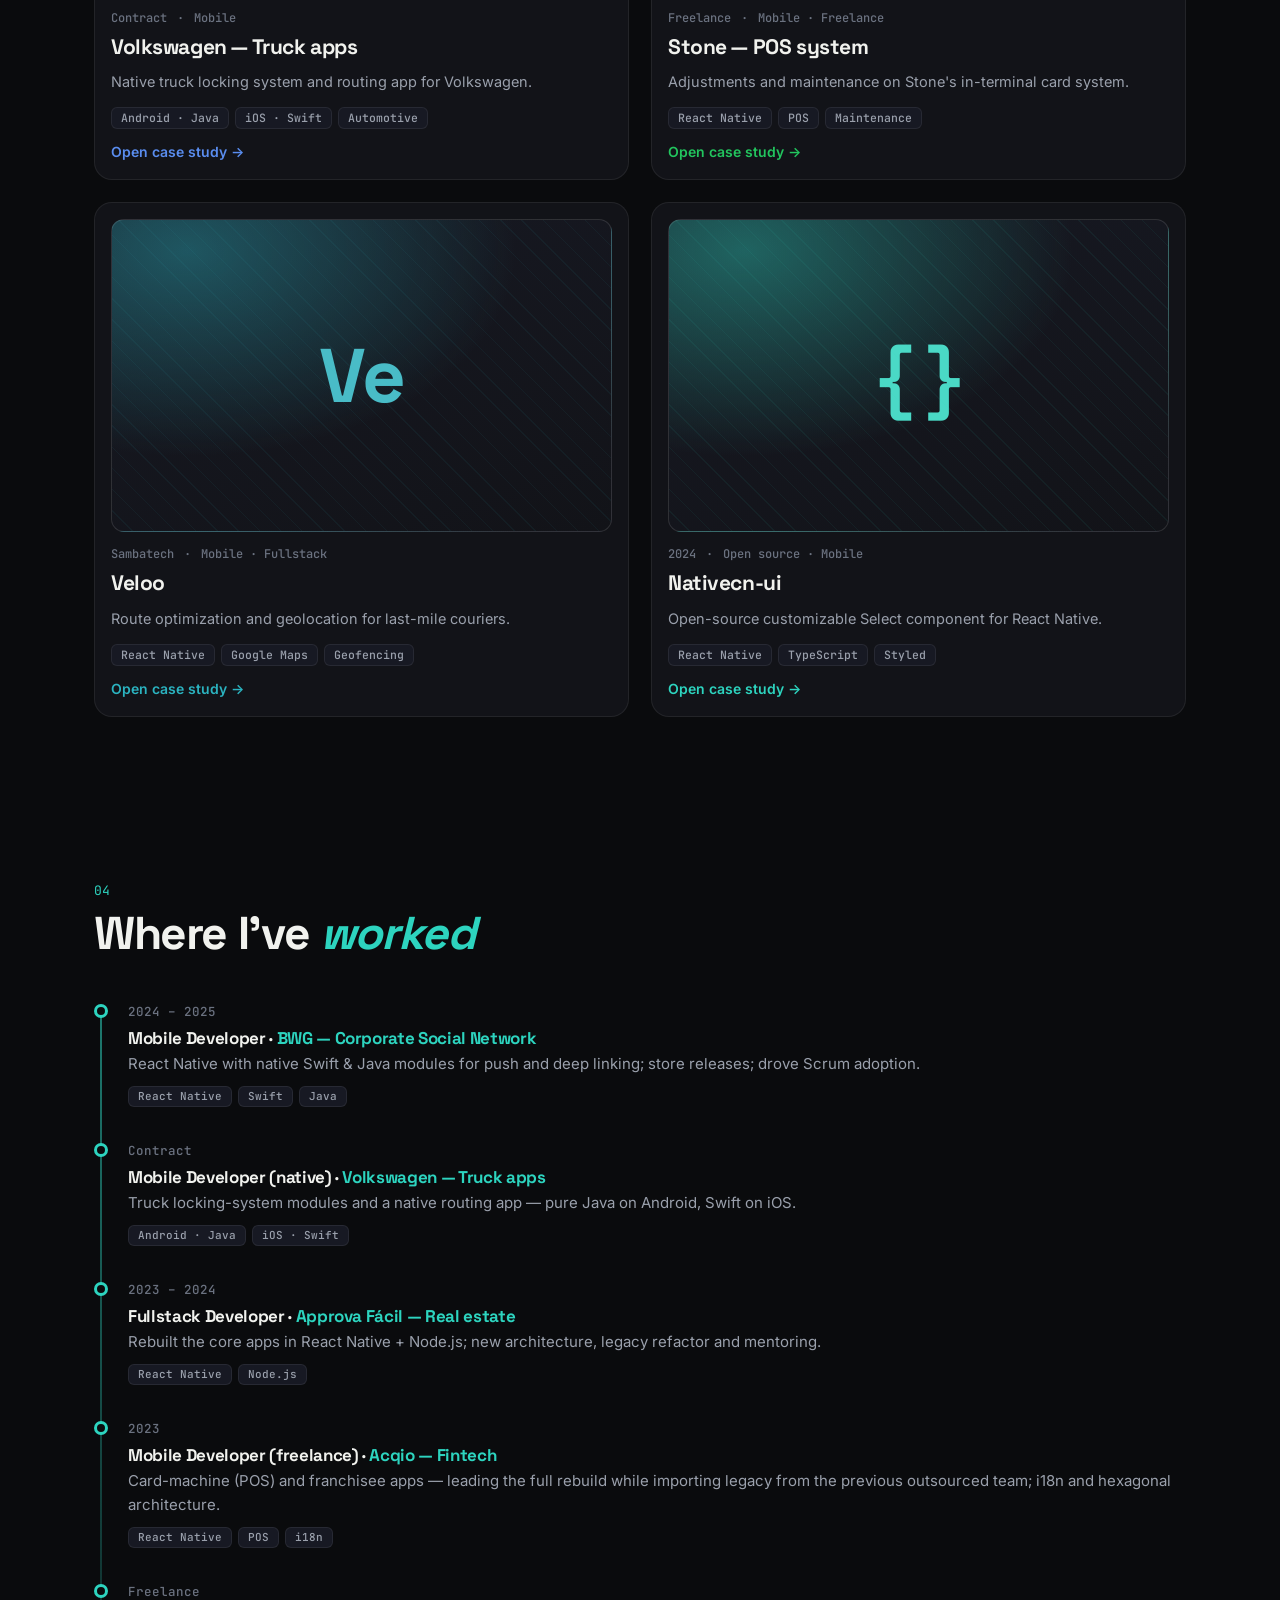
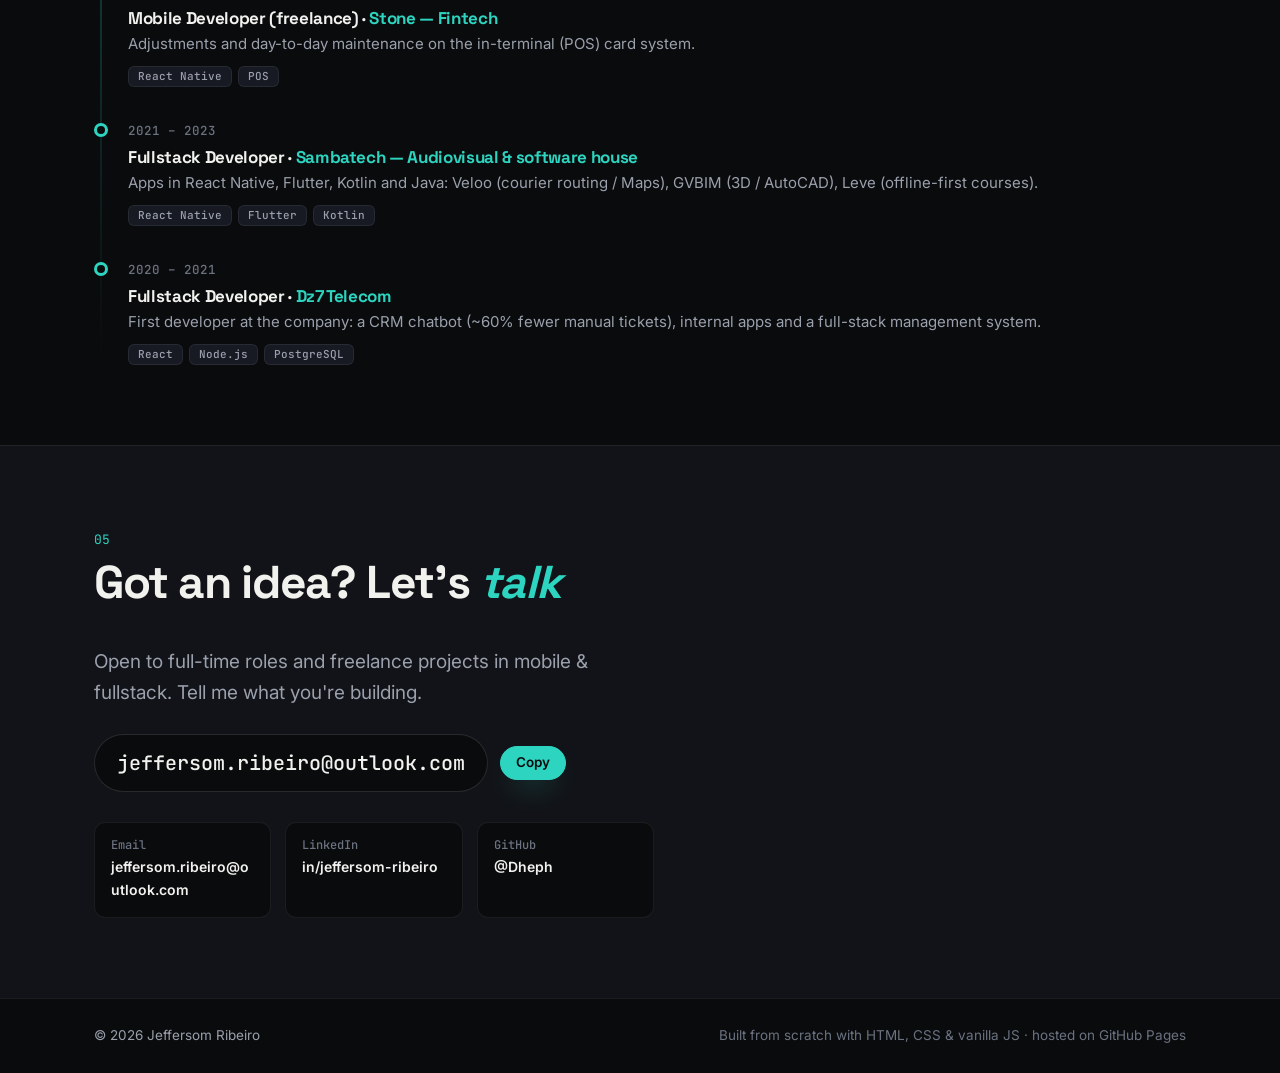
==== commit 238f5579: "feat: redesign com foto, apps reais, fake-navigation e i18n EN/PT/ES - Hero com retrato + badges flu" ====
--- a/index.html
+++ b/index.html
@@ -1,185 +1,139 @@
 <!doctype html>
-<html lang="pt-BR">
+<html lang="en">
 <head>
   <meta charset="utf-8" />
   <meta name="viewport" content="width=device-width, initial-scale=1" />
   <title>Jeffersom Ribeiro — Mobile & Fullstack Developer</title>
-  <meta name="description" content="Jeffersom Ribeiro — desenvolvedor mobile e fullstack sênior. ~6 anos de experiência, especialista em React Native (offline-first, módulos nativos) e Node.js. São Paulo, remoto." />
+  <meta name="description" content="Jeffersom Ribeiro — mobile & fullstack developer. React Native specialist: offline-first apps, native Swift/Java modules, App Store & Google Play releases, Node.js back ends." />
   <meta name="author" content="Jeffersom Ribeiro" />
-
-  <!-- Open Graph -->
   <meta property="og:type" content="website" />
   <meta property="og:title" content="Jeffersom Ribeiro — Mobile & Fullstack Developer" />
-  <meta property="og:description" content="Especialista em React Native e Node.js. ~6 anos construindo apps mobile offline-first, módulos nativos e backends." />
-  <meta property="og:locale" content="pt_BR" />
+  <meta property="og:description" content="React Native specialist. 15+ apps shipped to the App Store & Google Play. Open to full-time and freelance." />
+  <meta property="og:image" content="assets/me.webp" />
 
   <link rel="icon" href="assets/favicon.svg" type="image/svg+xml" />
   <link rel="preconnect" href="https://fonts.googleapis.com" />
   <link rel="preconnect" href="https://fonts.gstatic.com" crossorigin />
-  <link href="https://fonts.googleapis.com/css2?family=Inter:wght@400;500;600;700;800&family=JetBrains+Mono:wght@400;500&display=swap" rel="stylesheet" />
+  <link href="https://fonts.googleapis.com/css2?family=Space+Grotesk:wght@400;500;600;700&family=Inter:wght@400;500;600;700&family=JetBrains+Mono:wght@400;500&display=swap" rel="stylesheet" />
   <link rel="stylesheet" href="css/styles.css" />
 </head>
 <body>
-  <a class="skip-link" href="#projetos">Pular para projetos</a>
+  <a class="skip-link" href="#work" data-i18n="ui.nav.work">Work</a>
 
-  <!-- NAVBAR -->
+  <!-- NAV -->
   <header class="nav" id="nav">
     <div class="container nav__inner">
-      <a href="#inicio" class="nav__brand">
+      <a href="#top" class="nav__brand">
         <span class="nav__logo">JR</span>
         <span class="nav__name">Jeffersom<span class="dim">.dev</span></span>
       </a>
-      <nav class="nav__links" aria-label="Navegação principal">
-        <a href="#sobre">Sobre</a>
-        <a href="#stack">Stack</a>
-        <a href="#projetos">Projetos</a>
-        <a href="#experiencia">Experiência</a>
-        <a href="#contato">Contato</a>
+      <nav class="nav__links" aria-label="Primary">
+        <a href="#about"      data-i18n="ui.nav.about">About</a>
+        <a href="#services"   data-i18n="ui.nav.services">Services</a>
+        <a href="#work"       data-i18n="ui.nav.work">Work</a>
+        <a href="#experience" data-i18n="ui.nav.experience">Experience</a>
+        <a href="#contact"    data-i18n="ui.nav.contact">Contact</a>
       </nav>
       <div class="nav__actions">
-        <button id="themeToggle" class="icon-btn" aria-label="Alternar tema" title="Alternar tema">
-          <span class="theme-icon"></span>
-        </button>
-        <a class="btn btn--sm" href="#contato">Fale comigo</a>
-        <button id="navToggle" class="icon-btn nav__burger" aria-label="Abrir menu" aria-expanded="false">
-          <span></span><span></span><span></span>
-        </button>
+        <button id="themeToggle" class="icon-btn" aria-label="Toggle theme" title="Toggle theme"><span class="theme-icon"></span></button>
+        <a class="btn btn--sm" href="#contact" data-i18n="ui.hireMe">Hire me</a>
+        <button id="navToggle" class="icon-btn nav__burger" aria-label="Menu" aria-expanded="false"><span></span><span></span><span></span></button>
       </div>
     </div>
   </header>
 
-  <main>
+  <main id="top">
     <!-- HERO -->
-    <section class="hero" id="inicio">
-      <div class="container hero__inner">
-        <p class="hero__eyebrow">👋 Olá, eu sou</p>
-        <h1 class="hero__title">Jeffersom Ribeiro</h1>
-        <h2 class="hero__role">
-          <span class="grad">Mobile</span> &amp; <span class="grad">Fullstack</span> Developer
-        </h2>
-        <p class="hero__lead">
-          ~6 anos construindo apps que rodam de verdade no bolso das pessoas.
-          Especialista em <strong>React Native</strong> — offline-first, módulos nativos
-          em Swift/Java e publicação na App Store e Google Play — com backend em
-          <strong>Node.js</strong> e liderança técnica.
-        </p>
-        <div class="hero__cta">
-          <a class="btn" href="#projetos">Ver projetos</a>
-          <a class="btn btn--ghost" href="#contato">Entrar em contato</a>
+    <section class="hero">
+      <div class="hero__fx" aria-hidden="true"></div>
+      <div class="container hero__grid">
+        <div class="hero__text">
+          <p class="hero__eyebrow mono" data-i18n="hero.eyebrow">// MOBILE · FULLSTACK DEVELOPER</p>
+          <h1 class="hero__title" data-i18n="hero.name">Jeffersom Ribeiro</h1>
+          <p class="hero__tagline">
+            <span data-i18n="hero.taglineA">I build mobile apps that</span>
+            <em data-i18n="hero.taglineEm">just work</em>
+            <span data-i18n="hero.taglineB">— online or off.</span>
+          </p>
+          <p class="hero__lead" data-i18n="hero.lead"></p>
+          <div class="hero__cta">
+            <a class="btn" href="#work"><span data-i18n="ui.viewWork">View work</span> <span aria-hidden="true">→</span></a>
+            <a class="btn btn--ghost" href="#contact" data-i18n="ui.hireMe">Hire me</a>
+          </div>
+          <ul class="hero__stats" id="heroStats"></ul>
         </div>
-        <ul class="hero__meta">
-          <li><strong>6+</strong> anos de experiência</li>
-          <li><strong>App Store</strong> &amp; Google Play</li>
-          <li><strong>São Paulo</strong> · remoto</li>
-        </ul>
-        <div class="hero__socials">
-          <a href="https://github.com/Dheph" target="_blank" rel="noopener" aria-label="GitHub">GitHub</a>
-          <a href="https://www.linkedin.com/in/jeffersom-ribeiro" target="_blank" rel="noopener" aria-label="LinkedIn">LinkedIn</a>
-          <a href="mailto:jeffersom.ribeiro@outlook.com" aria-label="E-mail">E-mail</a>
-        </div>
-      </div>
-      <div class="hero__glow" aria-hidden="true"></div>
-    </section>
 
-    <!-- SOBRE -->
-    <section class="section" id="sobre">
-      <div class="container">
-        <header class="section__head">
-          <span class="section__num">01</span>
-          <h2 class="section__title">Sobre</h2>
-        </header>
-        <div class="about">
-          <div class="about__text">
-            <p>
-              Sou desenvolvedor mobile e fullstack sênior, com foco em <strong>React Native</strong>
-              desde 2020. Gosto de apps que funcionam mesmo sem internet: arquiteturas
-              <strong>offline-first</strong> (SQLite, SmartStore, Redux Persist, Firebase) com
-              sincronização segura e confiável.
-            </p>
-            <p>
-              Quando a plataforma exige, desço para o nativo — <strong>módulos em Swift e Java</strong>
-              para push notifications, deep linking e integrações de mapas/streaming. Do outro lado,
-              cuido do <strong>backend em Node.js</strong>, CI/CD e da arquitetura (Clean, Hexagonal, MVVM).
-            </p>
-            <p>
-              Já atuei como <strong>tech lead</strong>: arquitetura de soluções do zero, mentoria,
-              Scrum e alinhamento direto com stakeholders. Hoje trabalho na <strong>Getronics</strong>
-              (apps RN integrados ao Salesforce) e como freelancer/tech lead na <strong>Nyx Consultoria</strong>.
-            </p>
+        <div class="hero__media">
+          <div class="portrait">
+            <img src="assets/me.webp" alt="Jeffersom Ribeiro" width="440" height="440" loading="eager" />
+            <span class="portrait__badge"><i class="dot"></i><span data-i18n="ui.openToWork">Open to work</span></span>
+            <div class="floaters" id="heroBadges" aria-hidden="true"></div>
           </div>
-          <aside class="about__card">
-            <h3>Rápido</h3>
-            <dl class="facts">
-              <div><dt>Base</dt><dd>São Paulo, BR · remoto</dd></div>
-              <div><dt>Foco</dt><dd>React Native · Node.js</dd></div>
-              <div><dt>Nativo</dt><dd>Swift · Kotlin · Java</dd></div>
-              <div><dt>Idiomas</dt><dd>PT nativo · EN B2 · ES C1</dd></div>
-              <div><dt>Formação</dt><dd>Bacharel em S.I. · HND Mobile</dd></div>
-            </dl>
-          </aside>
         </div>
       </div>
     </section>
 
-    <!-- STACK -->
-    <section class="section" id="stack">
+    <!-- ABOUT -->
+    <section class="section" id="about">
       <div class="container">
-        <header class="section__head">
-          <span class="section__num">02</span>
-          <h2 class="section__title">Stack</h2>
+        <header class="shead">
+          <span class="shead__num mono" data-i18n="ui.sections.about.num">01</span>
+          <h2 class="shead__title"><span data-i18n="ui.sections.about.title">About</span> <em data-i18n="ui.sections.about.em">me</em></h2>
         </header>
-        <div class="stack-grid" id="stackGrid"><!-- preenchido via JS --></div>
+        <div class="about">
+          <div class="about__text" id="aboutText"></div>
+          <aside class="about__card" id="aboutFacts"></aside>
+        </div>
       </div>
     </section>
 
-    <!-- PROJETOS -->
-    <section class="section" id="projetos">
+    <!-- SERVICES -->
+    <section class="section" id="services">
       <div class="container">
-        <header class="section__head">
-          <span class="section__num">03</span>
-          <h2 class="section__title">Projetos</h2>
-          <p class="section__sub">Clique em um projeto para abrir o case completo.</p>
+        <header class="shead">
+          <span class="shead__num mono" data-i18n="ui.sections.services.num">02</span>
+          <h2 class="shead__title"><span data-i18n="ui.sections.services.title">How I bring ideas to</span> <em data-i18n="ui.sections.services.em">life</em></h2>
         </header>
-        <div class="filters" id="filters" role="tablist" aria-label="Filtrar projetos"></div>
-        <div class="projects" id="projects"><!-- preenchido via JS --></div>
+        <div class="accordion" id="accordion"></div>
       </div>
     </section>
 
-    <!-- EXPERIÊNCIA -->
-    <section class="section" id="experiencia">
+    <!-- WORK -->
+    <section class="section" id="work">
       <div class="container">
-        <header class="section__head">
-          <span class="section__num">04</span>
-          <h2 class="section__title">Experiência</h2>
+        <header class="shead">
+          <span class="shead__num mono" data-i18n="ui.sections.work.num">03</span>
+          <h2 class="shead__title"><span data-i18n="ui.sections.work.title">Selected</span> <em data-i18n="ui.sections.work.em">work</em></h2>
         </header>
-        <ol class="timeline" id="timeline"><!-- preenchido via JS --></ol>
+        <div class="filters" id="filters" role="tablist" aria-label="Filter"></div>
+        <div class="work" id="work-grid"></div>
       </div>
     </section>
 
-    <!-- CONTATO -->
-    <section class="section section--contact" id="contato">
+    <!-- EXPERIENCE -->
+    <section class="section" id="experience">
+      <div class="container">
+        <header class="shead">
+          <span class="shead__num mono" data-i18n="ui.sections.experience.num">04</span>
+          <h2 class="shead__title"><span data-i18n="ui.sections.experience.title">Where I've</span> <em data-i18n="ui.sections.experience.em">worked</em></h2>
+        </header>
+        <ol class="timeline" id="timeline"></ol>
+      </div>
+    </section>
+
+    <!-- CONTACT -->
+    <section class="section section--contact" id="contact">
       <div class="container contact">
-        <header class="section__head">
-          <span class="section__num">05</span>
-          <h2 class="section__title">Contato</h2>
+        <header class="shead">
+          <span class="shead__num mono" data-i18n="ui.sections.contact.num">05</span>
+          <h2 class="shead__title"><span data-i18n="ui.sections.contact.title">Got an idea? Let's</span> <em data-i18n="ui.sections.contact.em">talk</em></h2>
         </header>
-        <p class="contact__lead">
-          Aberto a oportunidades e freelas em mobile / fullstack. Vamos conversar?
-        </p>
-        <div class="contact__links">
-          <a class="contact__card" href="mailto:jeffersom.ribeiro@outlook.com">
-            <span class="contact__k">E-mail</span>
-            <span class="contact__v">jeffersom.ribeiro@outlook.com</span>
-          </a>
-          <a class="contact__card" href="https://www.linkedin.com/in/jeffersom-ribeiro" target="_blank" rel="noopener">
-            <span class="contact__k">LinkedIn</span>
-            <span class="contact__v">in/jeffersom-ribeiro</span>
-          </a>
-          <a class="contact__card" href="https://github.com/Dheph" target="_blank" rel="noopener">
-            <span class="contact__k">GitHub</span>
-            <span class="contact__v">@Dheph</span>
-          </a>
+        <p class="contact__lead" data-i18n="contact.lead"></p>
+        <div class="contact__email">
+          <a id="emailLink" class="contact__pill" href="#"></a>
+          <button id="copyEmail" class="btn btn--sm" data-i18n="ui.copy">Copy</button>
         </div>
+        <div class="contact__links" id="contactLinks"></div>
       </div>
     </section>
   </main>
@@ -187,25 +141,35 @@
   <footer class="footer">
     <div class="container footer__inner">
       <span>© <span id="year"></span> Jeffersom Ribeiro</span>
-      <span class="dim">Feito com HTML, CSS e JS puro · hospedado no GitHub Pages</span>
+      <span class="dim" data-i18n="footer.note"></span>
     </div>
   </footer>
 
-  <!-- CASE-STUDY OVERLAY (navegação especial de projetos) -->
+  <!-- CASE STUDY -->
   <div class="case" id="case" aria-hidden="true" role="dialog" aria-modal="true" aria-labelledby="caseTitle">
     <div class="case__backdrop" data-close></div>
     <article class="case__panel" role="document">
       <header class="case__bar">
-        <button class="icon-btn" data-case-prev aria-label="Projeto anterior" title="Anterior (←)">‹</button>
-        <button class="icon-btn" data-case-next aria-label="Próximo projeto" title="Próximo (→)">›</button>
-        <span class="case__counter" id="caseCounter"></span>
-        <button class="icon-btn case__close" data-close aria-label="Fechar (Esc)" title="Fechar (Esc)">✕</button>
+        <button class="icon-btn" data-case-prev aria-label="Previous" title="Previous (←)">‹</button>
+        <button class="icon-btn" data-case-next aria-label="Next" title="Next (→)">›</button>
+        <span class="case__counter mono" id="caseCounter"></span>
+        <button class="icon-btn case__close" data-close aria-label="Close" title="Close (Esc)">✕</button>
       </header>
-      <div class="case__body" id="caseBody"><!-- preenchido via JS --></div>
+      <div class="case__body" id="caseBody"></div>
     </article>
   </div>
 
+  <!-- LANGUAGE SWITCHER (floating) -->
+  <div class="langbar" id="langbar" role="group" aria-label="Language">
+    <span class="langbar__globe" aria-hidden="true">🌐</span>
+    <button data-lang="en">EN</button>
+    <button data-lang="pt">PT</button>
+    <button data-lang="es">ES</button>
+  </div>
+
   <script src="js/data.js"></script>
+  <script src="js/i18n.js"></script>
+  <script src="js/i18n.translations.js"></script>
   <script src="js/main.js"></script>
 </body>
 </html>
--- a/css/styles.css
+++ b/css/styles.css
@@ -1,313 +1,327 @@
-/* ============ Tokens ============ */
+/* ============================ Tokens ============================ */
 :root {
-  --bg: #0d0e12;
-  --bg-soft: #14161c;
-  --card: #171922;
-  --card-2: #1c1f2a;
-  --line: #262a36;
-  --text: #e8eaf0;
-  --muted: #9aa3b2;
-  --dim: #6b7382;
-  --brand: #7c5cff;
-  --brand-2: #2bd4c0;
-  --accent: var(--brand);
-  --radius: 16px;
-  --radius-sm: 10px;
-  --maxw: 1080px;
-  --shadow: 0 20px 50px -20px rgba(0, 0, 0, .6);
-  --grad: linear-gradient(120deg, var(--brand), var(--brand-2));
+  --bg: #0a0b0d;
+  --surface: #121318;
+  --surface-2: #171923;
+  --line: rgba(255,255,255,.07);
+  --line-2: rgba(255,255,255,.12);
+  --text: #f1f2ee;
+  --muted: #9aa0ac;
+  --dim: #6b7280;
+  --accent: #2dd4bf;
+  --accent-ink: #0a0b0d;
+  --radius: 18px;
+  --radius-sm: 11px;
+  --maxw: 1140px;
+  --shadow: 0 30px 70px -30px rgba(0,0,0,.75);
+  --font-display: "Space Grotesk", system-ui, sans-serif;
+  --font-body: "Inter", system-ui, sans-serif;
+  --font-mono: "JetBrains Mono", ui-monospace, monospace;
 }
 :root[data-theme="light"] {
-  --bg: #f7f8fb;
-  --bg-soft: #eef0f6;
-  --card: #ffffff;
-  --card-2: #f2f4fa;
-  --line: #e2e6ef;
-  --text: #15171e;
-  --muted: #566074;
-  --dim: #8690a2;
-  --shadow: 0 20px 50px -24px rgba(20, 30, 60, .25);
+  --bg: #faf9f6;
+  --surface: #ffffff;
+  --surface-2: #f3f2ee;
+  --line: rgba(10,15,30,.09);
+  --line-2: rgba(10,15,30,.15);
+  --text: #14161b;
+  --muted: #5a6473;
+  --dim: #8a909c;
+  --accent: #0d9488;
+  --accent-ink: #ffffff;
+  --shadow: 0 30px 70px -34px rgba(20,30,60,.28);
 }
 
 * { box-sizing: border-box; }
-html { scroll-behavior: smooth; scroll-padding-top: 84px; }
+html { scroll-behavior: smooth; scroll-padding-top: 86px; }
 @media (prefers-reduced-motion: reduce) { html { scroll-behavior: auto; } }
-
 body {
-  margin: 0;
-  font-family: "Inter", system-ui, -apple-system, Segoe UI, Roboto, sans-serif;
-  background: var(--bg);
-  color: var(--text);
-  line-height: 1.6;
-  -webkit-font-smoothing: antialiased;
+  margin: 0; background: var(--bg); color: var(--text);
+  font-family: var(--font-body); line-height: 1.6; -webkit-font-smoothing: antialiased;
   overflow-x: hidden;
 }
 body.no-scroll { overflow: hidden; }
-
 a { color: inherit; text-decoration: none; }
-img { max-width: 100%; }
-h1, h2, h3 { line-height: 1.15; margin: 0; letter-spacing: -0.02em; }
+img { max-width: 100%; display: block; }
+h1,h2,h3,h4 { margin: 0; font-family: var(--font-display); line-height: 1.08; letter-spacing: -.02em; }
+.mono { font-family: var(--font-mono); }
 .dim { color: var(--dim); }
-.grad {
-  background: var(--grad);
-  -webkit-background-clip: text; background-clip: text;
-  -webkit-text-fill-color: transparent; color: transparent;
-}
 .container { width: 100%; max-width: var(--maxw); margin: 0 auto; padding: 0 24px; }
-
-.skip-link {
-  position: absolute; left: -9999px; top: 0; z-index: 200;
-  background: var(--brand); color: #fff; padding: 10px 16px; border-radius: 0 0 8px 0;
-}
+.skip-link { position: absolute; left: -9999px; top: 0; z-index: 300; background: var(--accent); color: var(--accent-ink); padding: 10px 16px; }
 .skip-link:focus { left: 0; }
-
-/* ============ Buttons ============ */
+em { font-style: italic; color: var(--accent); }
+
+/* ============================ Buttons ============================ */
 .btn {
-  display: inline-flex; align-items: center; gap: 8px;
-  padding: 12px 22px; border-radius: 999px; font-weight: 600; font-size: 15px;
-  background: var(--grad); color: #fff; border: 0; cursor: pointer;
-  transition: transform .15s ease, box-shadow .2s ease, opacity .2s ease;
-  box-shadow: 0 10px 24px -10px rgba(124, 92, 255, .6);
-}
-.btn:hover { transform: translateY(-2px); }
-.btn--ghost {
-  background: transparent; color: var(--text);
-  border: 1px solid var(--line); box-shadow: none;
-}
-.btn--ghost:hover { border-color: var(--brand); color: var(--brand); }
-.btn--sm { padding: 8px 16px; font-size: 14px; }
-
+  display: inline-flex; align-items: center; gap: 8px; cursor: pointer;
+  padding: 13px 22px; border-radius: 999px; font: 600 15px/1 var(--font-body);
+  background: var(--accent); color: var(--accent-ink); border: 1px solid var(--accent);
+  transition: transform .16s ease, box-shadow .2s ease, background .2s, color .2s;
+  box-shadow: 0 14px 30px -14px color-mix(in srgb, var(--accent) 70%, transparent);
+}
+.btn:hover { transform: translateY(-2px) scale(1.02); }
+.btn--ghost { background: transparent; color: var(--text); border-color: var(--line-2); box-shadow: none; }
+.btn--ghost:hover { border-color: var(--accent); color: var(--accent); }
+.btn--sm { padding: 9px 15px; font-size: 13.5px; }
 .icon-btn {
-  display: inline-flex; align-items: center; justify-content: center;
-  width: 40px; height: 40px; border-radius: 10px; cursor: pointer;
-  background: transparent; border: 1px solid var(--line); color: var(--text);
-  font-size: 18px; line-height: 1; transition: background .2s, border-color .2s, color .2s;
-}
-.icon-btn:hover { border-color: var(--brand); color: var(--brand); }
-
-/* ============ Navbar ============ */
-.nav {
-  position: fixed; inset: 0 0 auto 0; z-index: 100;
-  backdrop-filter: blur(10px);
-  background: color-mix(in srgb, var(--bg) 80%, transparent);
-  border-bottom: 1px solid transparent;
-  transition: border-color .2s, background .2s;
-}
+  display: inline-grid; place-items: center; width: 40px; height: 40px; border-radius: 10px;
+  background: transparent; border: 1px solid var(--line-2); color: var(--text); cursor: pointer;
+  font-size: 17px; transition: border-color .2s, color .2s, background .2s;
+}
+.icon-btn:hover { border-color: var(--accent); color: var(--accent); }
+.theme-icon { width: 15px; height: 15px; border-radius: 50%;
+  background: radial-gradient(circle at 34% 34%, #ffd76b 0 42%, transparent 44%), var(--accent); }
+
+/* ============================ Nav ============================ */
+.nav { position: fixed; inset: 0 0 auto 0; z-index: 100;
+  background: color-mix(in srgb, var(--bg) 78%, transparent); backdrop-filter: blur(12px);
+  border-bottom: 1px solid transparent; transition: border-color .25s, background .25s; }
 .nav.is-scrolled { border-bottom-color: var(--line); }
-.nav__inner { display: flex; align-items: center; justify-content: space-between; height: 68px; gap: 16px; }
-.nav__brand { display: flex; align-items: center; gap: 10px; font-weight: 700; }
-.nav__logo {
-  display: grid; place-items: center; width: 34px; height: 34px; border-radius: 9px;
-  background: var(--grad); color: #fff; font-size: 14px; font-weight: 800;
-}
-.nav__links { display: flex; gap: 6px; }
-.nav__links a {
-  padding: 8px 12px; border-radius: 8px; font-size: 15px; color: var(--muted);
-  transition: color .2s, background .2s;
-}
+.nav__inner { display: flex; align-items: center; justify-content: space-between; height: 70px; gap: 16px; }
+.nav__brand { display: flex; align-items: center; gap: 10px; font-weight: 700; font-family: var(--font-display); }
+.nav__logo { display: grid; place-items: center; width: 34px; height: 34px; border-radius: 9px;
+  background: var(--accent); color: var(--accent-ink); font-weight: 700; font-size: 13px; }
+.nav__links { display: flex; gap: 4px; }
+.nav__links a { padding: 8px 13px; border-radius: 8px; font-size: 15px; color: var(--muted); transition: color .2s, background .2s; }
 .nav__links a:hover { color: var(--text); }
-.nav__links a.is-active { color: var(--text); background: var(--card-2); }
+.nav__links a.is-active { color: var(--text); background: var(--surface-2); }
 .nav__actions { display: flex; align-items: center; gap: 10px; }
-.theme-icon { width: 16px; height: 16px; border-radius: 50%;
-  background: radial-gradient(circle at 35% 35%, #ffd76b 0 40%, transparent 42%), var(--grad);
-  box-shadow: inset 0 0 0 2px var(--card); }
 .nav__burger { display: none; flex-direction: column; gap: 4px; }
 .nav__burger span { width: 18px; height: 2px; background: currentColor; border-radius: 2px; }
 
-/* ============ Hero ============ */
-.hero { position: relative; padding: 150px 0 90px; overflow: hidden; }
-.hero__glow {
-  position: absolute; top: -200px; right: -120px; width: 620px; height: 620px;
-  background: radial-gradient(circle, color-mix(in srgb, var(--brand) 32%, transparent), transparent 62%);
-  filter: blur(20px); z-index: 0; pointer-events: none;
-}
-.hero__inner { position: relative; z-index: 1; max-width: 760px; }
-.hero__eyebrow { color: var(--muted); font-weight: 500; margin: 0 0 10px; }
-.hero__title { font-size: clamp(40px, 8vw, 72px); font-weight: 800; }
-.hero__role { font-size: clamp(22px, 4.5vw, 38px); font-weight: 700; margin-top: 6px; color: var(--muted); }
-.hero__lead { font-size: clamp(16px, 2.4vw, 19px); color: var(--muted); margin: 24px 0 30px; max-width: 620px; }
-.hero__lead strong { color: var(--text); font-weight: 600; }
-.hero__cta { display: flex; flex-wrap: wrap; gap: 14px; }
-.hero__meta {
-  list-style: none; display: flex; flex-wrap: wrap; gap: 28px; padding: 0;
-  margin: 40px 0 0; border-top: 1px solid var(--line); padding-top: 24px;
-}
-.hero__meta li { color: var(--muted); font-size: 14px; }
-.hero__meta strong { display: block; color: var(--text); font-size: 20px; font-weight: 700; }
-.hero__socials { display: flex; gap: 18px; margin-top: 26px; }
-.hero__socials a { color: var(--muted); font-size: 14px; font-weight: 500; position: relative; }
-.hero__socials a:hover { color: var(--brand); }
-
-/* ============ Sections ============ */
-.section { padding: 76px 0; }
-.section--contact { background: var(--bg-soft); }
-.section__head { margin-bottom: 36px; }
-.section__num { font-family: "JetBrains Mono", monospace; color: var(--brand); font-size: 13px; font-weight: 500; }
-.section__title { font-size: clamp(28px, 5vw, 40px); font-weight: 800; margin-top: 4px; }
-.section__sub { color: var(--muted); margin: 8px 0 0; }
-
-/* ============ Sobre ============ */
-.about { display: grid; grid-template-columns: 1.6fr 1fr; gap: 32px; align-items: start; }
-.about__text p { color: var(--muted); margin: 0 0 16px; }
+/* ============================ Hero ============================ */
+.hero { position: relative; padding: 140px 0 80px; overflow: hidden; }
+.hero__fx { position: absolute; inset: 0; z-index: 0; pointer-events: none;
+  background:
+    radial-gradient(420px circle at var(--mx,70%) var(--my,22%), color-mix(in srgb, var(--accent) 16%, transparent), transparent 60%),
+    radial-gradient(540px circle at 85% 0%, color-mix(in srgb, var(--accent) 10%, transparent), transparent 55%); }
+.hero__grid { position: relative; z-index: 1; display: grid; grid-template-columns: 1.15fr .85fr; gap: 50px; align-items: center; }
+.hero__eyebrow { color: var(--accent); font-size: 13px; letter-spacing: .06em; margin: 0 0 16px; }
+.hero__title { font-size: clamp(44px, 7.2vw, 82px); font-weight: 700; letter-spacing: -.035em; }
+.hero__tagline { font-family: var(--font-display); font-weight: 500; font-size: clamp(20px, 3.4vw, 32px); margin: 14px 0 0; color: var(--muted); letter-spacing: -.02em; }
+.hero__tagline em { font-weight: 600; }
+.hero__lead { color: var(--muted); font-size: clamp(15px, 2vw, 17px); margin: 24px 0 30px; max-width: 540px; }
+.hero__lead strong { color: var(--text); }
+.hero__cta { display: flex; flex-wrap: wrap; gap: 13px; }
+.hero__stats { list-style: none; display: flex; flex-wrap: wrap; gap: 30px; padding: 26px 0 0; margin: 34px 0 0; border-top: 1px solid var(--line); }
+.hero__stats strong { display: block; font-family: var(--font-display); font-size: 22px; font-weight: 700; }
+.hero__stats span { color: var(--muted); font-size: 13px; }
+
+/* Portrait + floating badges */
+.hero__media { display: grid; place-items: center; }
+.portrait { position: relative; width: min(100%, 400px); aspect-ratio: 1; }
+.portrait > img { width: 100%; height: 100%; object-fit: cover; border-radius: 26px;
+  border: 1px solid var(--line-2);
+  box-shadow: 0 0 0 1px var(--line), 0 50px 90px -40px color-mix(in srgb, var(--accent) 40%, transparent); }
+.portrait__badge { position: absolute; left: 14px; bottom: 14px; display: inline-flex; align-items: center; gap: 8px;
+  background: color-mix(in srgb, var(--surface) 82%, transparent); backdrop-filter: blur(10px);
+  border: 1px solid var(--line-2); border-radius: 999px; padding: 7px 13px; font-size: 13px; font-weight: 600; }
+.portrait__badge .dot { width: 8px; height: 8px; border-radius: 50%; background: #22c55e; box-shadow: 0 0 0 3px color-mix(in srgb, #22c55e 28%, transparent); }
+.floaters span { position: absolute; display: inline-flex; align-items: center; gap: 6px; white-space: nowrap;
+  background: color-mix(in srgb, var(--surface) 72%, transparent); backdrop-filter: blur(12px);
+  border: 1px solid var(--line-2); border-radius: 999px; padding: 7px 13px; font: 500 12.5px/1 var(--font-mono);
+  box-shadow: var(--shadow); animation: float 6s ease-in-out infinite; }
+.floaters span::before { content: ""; width: 7px; height: 7px; border-radius: 2px; background: var(--accent); }
+.floaters .f1 { top: -14px; left: 2%;  animation-delay: -.2s; transform: rotate(-5deg); }
+.floaters .f2 { top: 10%; right: -10%; animation-delay: -1.4s; transform: rotate(4deg); }
+.floaters .f3 { top: 46%; left: -16%;  animation-delay: -2.1s; transform: rotate(-3deg); }
+.floaters .f4 { bottom: 16%; right: -13%; animation-delay: -3s; transform: rotate(5deg); }
+.floaters .f5 { bottom: -12px; left: 12%; animation-delay: -3.8s; transform: rotate(-4deg); }
+.floaters .f6 { top: 70%; right: 4%; animation-delay: -4.6s; transform: rotate(3deg); }
+@keyframes float { 0%,100% { translate: 0 -6px; } 50% { translate: 0 6px; } }
+
+/* ============================ Section head ============================ */
+.section { padding: 80px 0; }
+.shead { margin-bottom: 40px; }
+.shead__num { color: var(--accent); font-size: 13px; }
+.shead__title { font-size: clamp(30px, 5vw, 46px); font-weight: 700; margin-top: 6px; letter-spacing: -.03em; }
+
+/* ============================ About ============================ */
+.about { display: grid; grid-template-columns: 1.55fr 1fr; gap: 34px; align-items: start; }
+.about__text p { color: var(--muted); margin: 0 0 16px; font-size: 16px; }
 .about__text strong { color: var(--text); font-weight: 600; }
-.about__card {
-  background: var(--card); border: 1px solid var(--line); border-radius: var(--radius);
-  padding: 24px; box-shadow: var(--shadow);
-}
-.about__card h3 { font-size: 14px; text-transform: uppercase; letter-spacing: .08em; color: var(--dim); margin-bottom: 14px; }
+.about__card { background: var(--surface); border: 1px solid var(--line); border-radius: var(--radius); padding: 24px; box-shadow: var(--shadow); }
+.about__card .openrow { display: flex; align-items: center; gap: 9px; font-weight: 600; font-size: 14px; margin-bottom: 18px; }
+.about__card .openrow .dot { width: 9px; height: 9px; border-radius: 50%; background: #22c55e; box-shadow: 0 0 0 3px color-mix(in srgb,#22c55e 28%, transparent); }
 .facts { margin: 0; display: grid; gap: 14px; }
-.facts div { display: grid; grid-template-columns: 90px 1fr; gap: 10px; align-items: baseline; }
-.facts dt { color: var(--dim); font-size: 13px; }
-.facts dd { margin: 0; font-weight: 500; font-size: 14px; }
-
-/* ============ Stack ============ */
-.stack-grid { display: grid; grid-template-columns: repeat(3, 1fr); gap: 18px; }
-.stack-card {
-  background: var(--card); border: 1px solid var(--line); border-radius: var(--radius);
-  padding: 22px; transition: border-color .2s, transform .2s;
-}
-.stack-card:hover { border-color: color-mix(in srgb, var(--brand) 50%, var(--line)); transform: translateY(-3px); }
-.stack-card h3 { font-size: 16px; margin-bottom: 14px; }
-.chips { list-style: none; margin: 0; padding: 0; display: flex; flex-wrap: wrap; gap: 8px; }
-.chips li {
-  font-size: 13px; color: var(--muted); background: var(--card-2);
-  border: 1px solid var(--line); padding: 5px 11px; border-radius: 999px;
-}
-
-/* ============ Filtros ============ */
-.filters { display: flex; flex-wrap: wrap; gap: 8px; margin-bottom: 26px; }
-.filter {
-  border: 1px solid var(--line); background: transparent; color: var(--muted);
-  padding: 7px 15px; border-radius: 999px; cursor: pointer; font-size: 14px; font-weight: 500;
-  transition: all .18s ease;
-}
-.filter:hover { color: var(--text); border-color: var(--brand); }
-.filter.is-active { background: var(--grad); color: #fff; border-color: transparent; }
-
-/* ============ Projetos (cards) ============ */
-.projects { display: grid; grid-template-columns: repeat(3, 1fr); gap: 20px; }
-.card {
-  position: relative; display: flex; flex-direction: column;
-  background: var(--card); border: 1px solid var(--line); border-radius: var(--radius);
-  padding: 22px; cursor: pointer; overflow: hidden;
-  transition: transform .2s ease, border-color .2s ease, box-shadow .2s ease;
-}
-.card::before {
-  content: ""; position: absolute; inset: 0 0 auto 0; height: 3px;
-  background: var(--accent); opacity: .85; transform: scaleX(0); transform-origin: left;
-  transition: transform .3s ease;
-}
-.card:hover, .card:focus-visible {
-  transform: translateY(-5px); border-color: color-mix(in srgb, var(--accent) 55%, var(--line));
-  box-shadow: var(--shadow); outline: none;
-}
-.card:hover::before, .card:focus-visible::before { transform: scaleX(1); }
-.card--feat { background: linear-gradient(180deg, color-mix(in srgb, var(--accent) 8%, var(--card)), var(--card)); }
-.card__top { display: flex; justify-content: space-between; align-items: center; margin-bottom: 14px; }
-.card__year { font-family: "JetBrains Mono", monospace; font-size: 12px; color: var(--dim); }
-.card__star { color: var(--accent); font-size: 14px; }
-.card__title { font-size: 19px; font-weight: 700; }
-.card__tag { color: var(--muted); font-size: 14px; margin: 8px 0 16px; flex-grow: 1; }
-.card__stack { display: flex; flex-wrap: wrap; gap: 6px; margin-bottom: 16px; }
-.card__stack span {
-  font-size: 11.5px; font-family: "JetBrains Mono", monospace; color: var(--muted);
-  background: var(--card-2); border: 1px solid var(--line); padding: 3px 8px; border-radius: 6px;
-}
-.card__more { font-size: 14px; font-weight: 600; color: var(--accent); }
-
-/* ============ Timeline ============ */
+.facts div { display: grid; grid-template-columns: 110px 1fr; gap: 10px; align-items: baseline; }
+.facts dt { color: var(--dim); font-size: 12.5px; font-family: var(--font-mono); }
+.facts dd { margin: 0; font-weight: 500; font-size: 14.5px; }
+
+/* ============================ Services accordion ============================ */
+.accordion { border-top: 1px solid var(--line); }
+.acc { border-bottom: 1px solid var(--line); }
+.acc__head { width: 100%; display: flex; align-items: center; gap: 18px; padding: 22px 4px; cursor: pointer;
+  background: none; border: 0; color: var(--text); text-align: left; font-family: var(--font-display); }
+.acc__num { color: var(--dim); font: 500 13px/1 var(--font-mono); width: 26px; }
+.acc__title { flex: 1; font-size: clamp(19px, 3vw, 26px); font-weight: 600; letter-spacing: -.02em; transition: color .2s, padding .3s; }
+.acc__plus { width: 30px; height: 30px; display: grid; place-items: center; border: 1px solid var(--line-2); border-radius: 50%; font-size: 17px; transition: transform .3s, border-color .2s, color .2s; }
+.acc.is-open .acc__plus { transform: rotate(45deg); border-color: var(--accent); color: var(--accent); }
+.acc.is-open .acc__title { color: var(--accent); padding-left: 10px; }
+.acc__panel { display: grid; grid-template-rows: 0fr; transition: grid-template-rows .32s ease; }
+.acc.is-open .acc__panel { grid-template-rows: 1fr; }
+.acc__inner { overflow: hidden; }
+.acc__desc { color: var(--muted); margin: 0 0 14px 44px; max-width: 640px; }
+.acc__tags { display: flex; flex-wrap: wrap; gap: 8px; margin: 0 0 24px 44px; }
+.acc__tags span { font: 500 12px/1 var(--font-mono); color: var(--muted); background: var(--surface-2); border: 1px solid var(--line); padding: 6px 11px; border-radius: 7px; }
+
+/* ============================ Filters ============================ */
+.filters { display: flex; flex-wrap: wrap; gap: 8px; margin-bottom: 28px; }
+.filter { border: 1px solid var(--line-2); background: transparent; color: var(--muted); padding: 7px 15px;
+  border-radius: 999px; cursor: pointer; font: 500 14px/1 var(--font-body); transition: all .18s; }
+.filter:hover { color: var(--text); border-color: var(--accent); }
+.filter.is-active { background: var(--accent); color: var(--accent-ink); border-color: var(--accent); }
+
+/* ============================ Work grid ============================ */
+.work { display: grid; grid-template-columns: 1fr 1fr; gap: 22px; }
+.card { grid-column: span 1; display: flex; flex-direction: column; gap: 16px;
+  background: var(--surface); border: 1px solid var(--line); border-radius: var(--radius); padding: 16px; cursor: pointer;
+  transition: transform .22s ease, border-color .22s, box-shadow .22s; --accent: #2dd4bf; }
+.card:hover, .card:focus-visible { transform: translateY(-5px); border-color: color-mix(in srgb, var(--accent) 50%, var(--line-2)); box-shadow: var(--shadow); outline: none; }
+.card--feat { grid-column: 1 / -1; display: grid; grid-template-columns: 1.08fr .92fr; gap: 26px; align-items: center; padding: 20px; }
+.card__info { display: flex; flex-direction: column; gap: 12px; min-width: 0; }
+.card__meta { display: flex; align-items: center; gap: 10px; font: 500 12px/1 var(--font-mono); color: var(--dim); }
+.card__meta .star { color: var(--accent); }
+.card__title { font-size: 21px; font-weight: 700; letter-spacing: -.02em; }
+.card--feat .card__title { font-size: clamp(22px, 3vw, 30px); }
+.card__tag { color: var(--muted); font-size: 14.5px; margin: 0; }
+.card__tech { display: flex; flex-wrap: wrap; gap: 6px; margin-top: 2px; }
+.card__tech span { font: 500 11.5px/1 var(--font-mono); color: var(--muted); background: var(--surface-2); border: 1px solid var(--line); padding: 4px 9px; border-radius: 6px; }
+.card__more { margin-top: auto; font-size: 14px; font-weight: 600; color: var(--accent); }
+
+/* ---- Device / browser frame ---- */
+.frame { position: relative; border-radius: 13px; overflow: hidden; border: 1px solid var(--line-2);
+  background: #0a0b0d; box-shadow: 0 20px 50px -24px rgba(0,0,0,.7); }
+.frame__bar { display: flex; align-items: center; gap: 10px; height: 34px; padding: 0 12px;
+  background: color-mix(in srgb, #0a0b0d 55%, var(--surface)); border-bottom: 1px solid var(--line); }
+.frame--light .frame__bar { background: #e9ebf0; border-bottom-color: rgba(0,0,0,.08); }
+.frame__dots { display: flex; gap: 6px; }
+.frame__dots i { width: 10px; height: 10px; border-radius: 50%; background: #ff5f57; }
+.frame__dots i:nth-child(2) { background: #febc2e; }
+.frame__dots i:nth-child(3) { background: #28c840; }
+.frame__url { flex: 1; font: 500 11px/1 var(--font-mono); color: var(--dim); background: color-mix(in srgb,#0a0b0d 35%, var(--surface)); border: 1px solid var(--line); border-radius: 7px; padding: 5px 10px; text-align: center; overflow: hidden; text-overflow: ellipsis; white-space: nowrap; }
+.frame--light .frame__url { color: #5a6473; background: #fff; border-color: rgba(0,0,0,.08); }
+.frame--play .frame__url::before { content: "🔒 "; }
+.frame__screen { position: relative; aspect-ratio: 16 / 10; overflow: hidden; background: #0a0b0d; }
+.frame__screen .shot { width: 100%; height: 100%; object-fit: contain; transform-origin: 50% 50%;
+  transition: transform .55s cubic-bezier(.4,0,.2,1); will-change: transform; }
+.frame__nav { position: absolute; left: 50%; bottom: 10px; transform: translateX(-50%); display: flex; gap: 6px; z-index: 2;
+  background: color-mix(in srgb, #0a0b0d 60%, transparent); backdrop-filter: blur(8px); border: 1px solid var(--line-2); border-radius: 999px; padding: 5px; }
+.frame__nav button { border: 0; background: transparent; color: #cfd3db; font: 500 11.5px/1 var(--font-mono); padding: 5px 10px; border-radius: 999px; cursor: pointer; transition: background .2s, color .2s; }
+.frame__nav button:hover { color: #fff; }
+.frame__nav button.is-active { background: var(--accent); color: var(--accent-ink); }
+
+/* game / terminal bar variants */
+.frame--game .frame__bar, .frame--terminal .frame__bar { background: #0d0f14; }
+
+/* ---- Cover (no image) ---- */
+.cover { position: relative; aspect-ratio: 16 / 10; border-radius: 13px; overflow: hidden; display: grid; place-items: center;
+  border: 1px solid var(--line-2);
+  background:
+    radial-gradient(120% 120% at 15% 10%, color-mix(in srgb, var(--accent) 40%, transparent), transparent 55%),
+    linear-gradient(160deg, var(--surface-2), var(--surface)); }
+.cover__mono { font-family: var(--font-display); font-weight: 700; font-size: clamp(42px, 9vw, 76px); color: color-mix(in srgb, var(--accent) 85%, var(--text)); letter-spacing: -.03em; }
+.cover::after { content: ""; position: absolute; inset: 0; background: repeating-linear-gradient(45deg, transparent 0 14px, color-mix(in srgb, var(--accent) 6%, transparent) 14px 15px); pointer-events: none; }
+
+/* ============================ Timeline ============================ */
 .timeline { list-style: none; margin: 0; padding: 0; position: relative; }
-.timeline::before {
-  content: ""; position: absolute; left: 6px; top: 6px; bottom: 6px; width: 2px;
-  background: linear-gradient(var(--brand), transparent); opacity: .5;
-}
-.tl-item { position: relative; padding: 0 0 30px 34px; }
-.tl-item:last-child { padding-bottom: 0; }
-.tl-dot {
-  position: absolute; left: 0; top: 6px; width: 14px; height: 14px; border-radius: 50%;
-  background: var(--bg); border: 3px solid var(--brand);
-}
-.tl-period { font-family: "JetBrains Mono", monospace; font-size: 12.5px; color: var(--dim); }
-.tl-role { font-size: 17px; font-weight: 700; margin: 4px 0; }
-.tl-company { color: var(--brand); font-weight: 600; }
-.tl-desc { color: var(--muted); font-size: 15px; margin: 0; }
-
-/* ============ Contato ============ */
-.contact__lead { color: var(--muted); font-size: clamp(16px, 2.4vw, 19px); max-width: 560px; margin: 0 0 30px; }
-.contact__links { display: grid; grid-template-columns: repeat(3, 1fr); gap: 16px; }
-.contact__card {
-  display: flex; flex-direction: column; gap: 6px;
-  background: var(--card); border: 1px solid var(--line); border-radius: var(--radius);
-  padding: 20px; transition: transform .2s, border-color .2s;
-}
-.contact__card:hover { transform: translateY(-3px); border-color: var(--brand); }
-.contact__k { font-size: 13px; color: var(--dim); text-transform: uppercase; letter-spacing: .06em; }
-.contact__v { font-weight: 600; word-break: break-word; }
-
-/* ============ Footer ============ */
-.footer { border-top: 1px solid var(--line); padding: 28px 0; }
-.footer__inner { display: flex; justify-content: space-between; flex-wrap: wrap; gap: 10px; font-size: 14px; color: var(--muted); }
-
-/* ============ Case-study overlay ============ */
-.case { position: fixed; inset: 0; z-index: 150; display: none; }
+.timeline::before { content: ""; position: absolute; left: 6px; top: 8px; bottom: 8px; width: 2px; background: linear-gradient(var(--accent), transparent); opacity: .55; }
+.tl { position: relative; padding: 0 0 30px 34px; }
+.tl:last-child { padding-bottom: 0; }
+.tl__dot { position: absolute; left: 0; top: 6px; width: 14px; height: 14px; border-radius: 50%; background: var(--bg); border: 3px solid var(--accent); }
+.tl__period { font: 500 12.5px/1 var(--font-mono); color: var(--dim); }
+.tl__role { font-size: 17px; font-weight: 700; margin: 5px 0; font-family: var(--font-display); }
+.tl__company { color: var(--accent); }
+.tl__desc { color: var(--muted); font-size: 15px; margin: 0 0 10px; }
+.tl__tech { display: flex; flex-wrap: wrap; gap: 6px; }
+.tl__tech span { font: 500 11px/1 var(--font-mono); color: var(--muted); background: var(--surface-2); border: 1px solid var(--line); padding: 4px 9px; border-radius: 6px; }
+
+/* ============================ Contact ============================ */
+.section--contact { background: var(--surface); border-top: 1px solid var(--line); }
+.contact__lead { color: var(--muted); font-size: clamp(16px, 2.3vw, 19px); max-width: 560px; margin: 0 0 26px; }
+.contact__email { display: flex; flex-wrap: wrap; align-items: center; gap: 12px; margin-bottom: 30px; }
+.contact__pill { font-family: var(--font-mono); font-size: clamp(15px, 2.6vw, 20px); font-weight: 500; color: var(--text);
+  background: var(--bg); border: 1px solid var(--line-2); border-radius: 999px; padding: 12px 22px; transition: border-color .2s, color .2s; }
+.contact__pill:hover { border-color: var(--accent); color: var(--accent); }
+.contact__links { display: grid; grid-template-columns: repeat(3, 1fr); gap: 14px; max-width: 560px; }
+.contact__card { display: flex; flex-direction: column; gap: 5px; background: var(--bg); border: 1px solid var(--line); border-radius: var(--radius-sm); padding: 16px; transition: transform .2s, border-color .2s; }
+.contact__card:hover { transform: translateY(-3px); border-color: var(--accent); }
+.contact__card .k { font: 500 12px/1 var(--font-mono); color: var(--dim); }
+.contact__card .v { font-weight: 600; font-size: 14px; word-break: break-word; }
+
+/* ============================ Footer ============================ */
+.footer { border-top: 1px solid var(--line); padding: 26px 0; }
+.footer__inner { display: flex; justify-content: space-between; flex-wrap: wrap; gap: 10px; font-size: 13.5px; color: var(--muted); }
+
+/* ============================ Case study ============================ */
+.case { position: fixed; inset: 0; z-index: 200; display: none; }
 .case.is-open { display: block; }
-.case__backdrop { position: absolute; inset: 0; background: rgba(5, 6, 10, .66); backdrop-filter: blur(4px); animation: fade .2s ease; }
-.case__panel {
-  position: absolute; top: 0; right: 0; height: 100%; width: min(560px, 100%);
-  background: var(--bg); border-left: 1px solid var(--line);
-  display: flex; flex-direction: column; box-shadow: -30px 0 60px -30px rgba(0,0,0,.7);
-  animation: slideIn .28s cubic-bezier(.2,.7,.2,1);
-}
+.case__backdrop { position: absolute; inset: 0; background: rgba(4,5,8,.7); backdrop-filter: blur(4px); animation: fade .2s ease; }
+.case__panel { position: absolute; top: 0; right: 0; height: 100%; width: min(640px, 100%); background: var(--bg);
+  border-left: 1px solid var(--line); display: flex; flex-direction: column; box-shadow: -40px 0 80px -40px rgba(0,0,0,.8);
+  animation: slideIn .3s cubic-bezier(.2,.7,.2,1); }
 .case__bar { display: flex; align-items: center; gap: 8px; padding: 14px 18px; border-bottom: 1px solid var(--line); }
-.case__counter { font-family: "JetBrains Mono", monospace; font-size: 13px; color: var(--dim); }
+.case__counter { font-size: 13px; color: var(--dim); }
 .case__close { margin-left: auto; }
-.case__body { overflow-y: auto; padding: 28px; }
-.case__body { --accent: var(--brand); }
-.case__tags { display: flex; gap: 8px; margin-bottom: 14px; }
-.pill { font-size: 12px; color: var(--accent); background: color-mix(in srgb, var(--accent) 14%, transparent);
-  border: 1px solid color-mix(in srgb, var(--accent) 40%, transparent); padding: 3px 10px; border-radius: 999px; }
-.case__title { font-size: 28px; font-weight: 800; }
-.case__tag { color: var(--muted); margin: 8px 0 0; font-size: 16px; }
-.case__role { color: var(--dim); font-size: 13.5px; margin: 10px 0 0; font-family: "JetBrains Mono", monospace; }
-.case__summary { color: var(--text); margin: 24px 0 0; font-size: 16px; }
-.case__h { font-size: 13px; text-transform: uppercase; letter-spacing: .08em; color: var(--dim); margin: 28px 0 12px; }
+.case__body { overflow-y: auto; padding: 24px; --accent: #2dd4bf; }
+.case__media { margin-bottom: 24px; }
+.case__media .cover { aspect-ratio: 16/9; }
+.case__tags { display: flex; flex-wrap: wrap; gap: 7px; margin-bottom: 14px; }
+.pill { font: 500 11.5px/1 var(--font-mono); color: var(--accent); background: color-mix(in srgb, var(--accent) 13%, transparent); border: 1px solid color-mix(in srgb, var(--accent) 38%, transparent); padding: 5px 11px; border-radius: 999px; }
+.case__title { font-size: clamp(26px, 5vw, 34px); font-weight: 700; letter-spacing: -.03em; }
+.case__tag { color: var(--muted); font-size: 16px; margin: 8px 0 0; }
+.case__role { color: var(--dim); font: 500 13px/1.4 var(--font-mono); margin: 12px 0 0; }
+.case__summary { color: var(--text); margin: 22px 0 0; font-size: 16px; }
+.case__h { font: 500 12px/1 var(--font-mono); text-transform: uppercase; letter-spacing: .08em; color: var(--dim); margin: 26px 0 12px; }
 .case__list { margin: 0; padding-left: 20px; display: grid; gap: 10px; }
 .case__list li { color: var(--muted); }
 .case__list li::marker { color: var(--accent); }
 .case__stack { list-style: none; margin: 0; padding: 0; display: flex; flex-wrap: wrap; gap: 8px; }
-.case__stack li {
-  font-size: 13px; font-family: "JetBrains Mono", monospace; color: var(--muted);
-  background: var(--card); border: 1px solid var(--line); padding: 5px 11px; border-radius: 8px;
-}
+.case__stack li { font: 500 12.5px/1 var(--font-mono); color: var(--muted); background: var(--surface); border: 1px solid var(--line); padding: 6px 11px; border-radius: 8px; }
 .case__links { margin-top: 26px; display: flex; flex-wrap: wrap; gap: 10px; }
 
 @keyframes fade { from { opacity: 0; } to { opacity: 1; } }
-@keyframes slideIn { from { transform: translateX(30px); opacity: .4; } to { transform: translateX(0); opacity: 1; } }
-
-/* ============ Reveal ============ */
-[data-reveal] { opacity: 0; transform: translateY(16px); transition: opacity .5s ease var(--d, 0ms), transform .5s ease var(--d, 0ms); }
+@keyframes slideIn { from { transform: translateX(34px); opacity: .4; } to { transform: none; opacity: 1; } }
+
+/* ============================ Language switcher ============================ */
+.langbar { position: fixed; z-index: 150; left: 50%; bottom: 20px; transform: translateX(-50%);
+  display: flex; align-items: center; gap: 2px; padding: 5px; border-radius: 999px;
+  background: color-mix(in srgb, var(--surface) 86%, transparent); backdrop-filter: blur(14px);
+  border: 1px solid var(--line-2); box-shadow: var(--shadow); }
+.langbar__globe { padding: 0 6px 0 8px; font-size: 14px; opacity: .8; }
+.langbar button { border: 0; background: transparent; color: var(--muted); cursor: pointer;
+  font: 600 12.5px/1 var(--font-mono); padding: 8px 12px; border-radius: 999px; transition: background .2s, color .2s; }
+.langbar button:hover { color: var(--text); }
+.langbar button.is-active { background: var(--accent); color: var(--accent-ink); }
+
+/* ============================ Reveal ============================ */
+[data-reveal] { opacity: 0; transform: translateY(18px); transition: opacity .55s ease var(--d,0ms), transform .55s ease var(--d,0ms); }
 [data-reveal].is-in { opacity: 1; transform: none; }
 @media (prefers-reduced-motion: reduce) {
   [data-reveal] { opacity: 1; transform: none; transition: none; }
+  .floaters span { animation: none; }
   .case__panel, .case__backdrop { animation: none; }
 }
 
-/* ============ Responsivo ============ */
-@media (max-width: 860px) {
-  .stack-grid, .projects, .contact__links { grid-template-columns: repeat(2, 1fr); }
+/* ============================ Responsive ============================ */
+@media (max-width: 960px) {
+  .hero__grid { grid-template-columns: 1fr; gap: 40px; }
+  .hero__media { order: -1; }
+  .portrait { width: min(72%, 320px); }
   .about { grid-template-columns: 1fr; }
+  .card--feat { grid-template-columns: 1fr; }
 }
 @media (max-width: 680px) {
-  .nav__links {
-    position: absolute; top: 68px; left: 0; right: 0; flex-direction: column; gap: 2px;
+  .nav__links { position: absolute; top: 70px; left: 0; right: 0; flex-direction: column; gap: 2px;
     background: var(--bg); border-bottom: 1px solid var(--line); padding: 10px 24px 18px;
-    transform: translateY(-120%); opacity: 0; pointer-events: none; transition: transform .25s ease, opacity .2s;
-  }
-  .nav.is-open .nav__links { transform: translateY(0); opacity: 1; pointer-events: auto; }
+    transform: translateY(-120%); opacity: 0; pointer-events: none; transition: transform .25s, opacity .2s; }
+  .nav.is-open .nav__links { transform: none; opacity: 1; pointer-events: auto; }
   .nav__links a { padding: 12px; }
   .nav__burger { display: inline-flex; }
   .nav__actions .btn { display: none; }
-  .stack-grid, .projects, .contact__links { grid-template-columns: 1fr; }
-  .hero { padding-top: 120px; }
+  .work { grid-template-columns: 1fr; }
+  .contact__links { grid-template-columns: 1fr; }
   .case__panel { width: 100%; border-left: 0; }
-}
+  .floaters .f2, .floaters .f4 { right: -2%; }
+  .floaters .f3 { left: -4%; }
+}
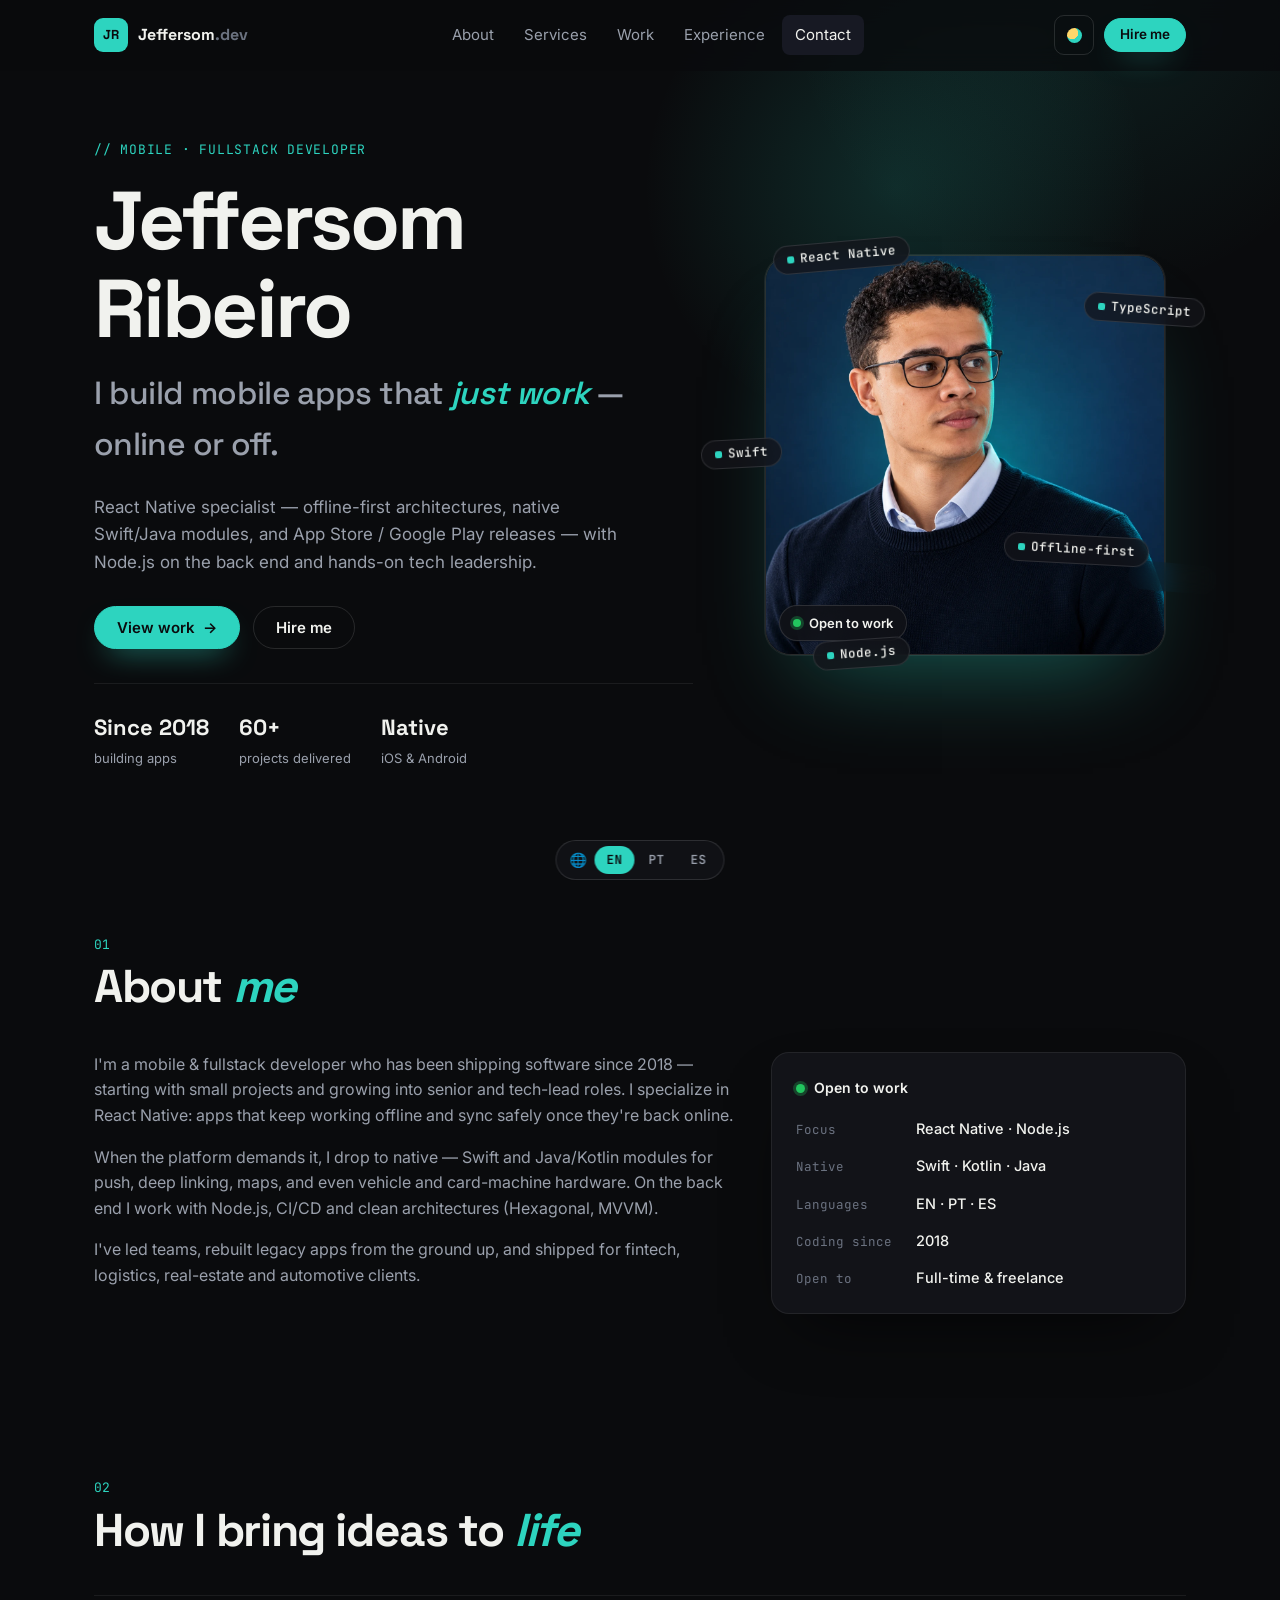
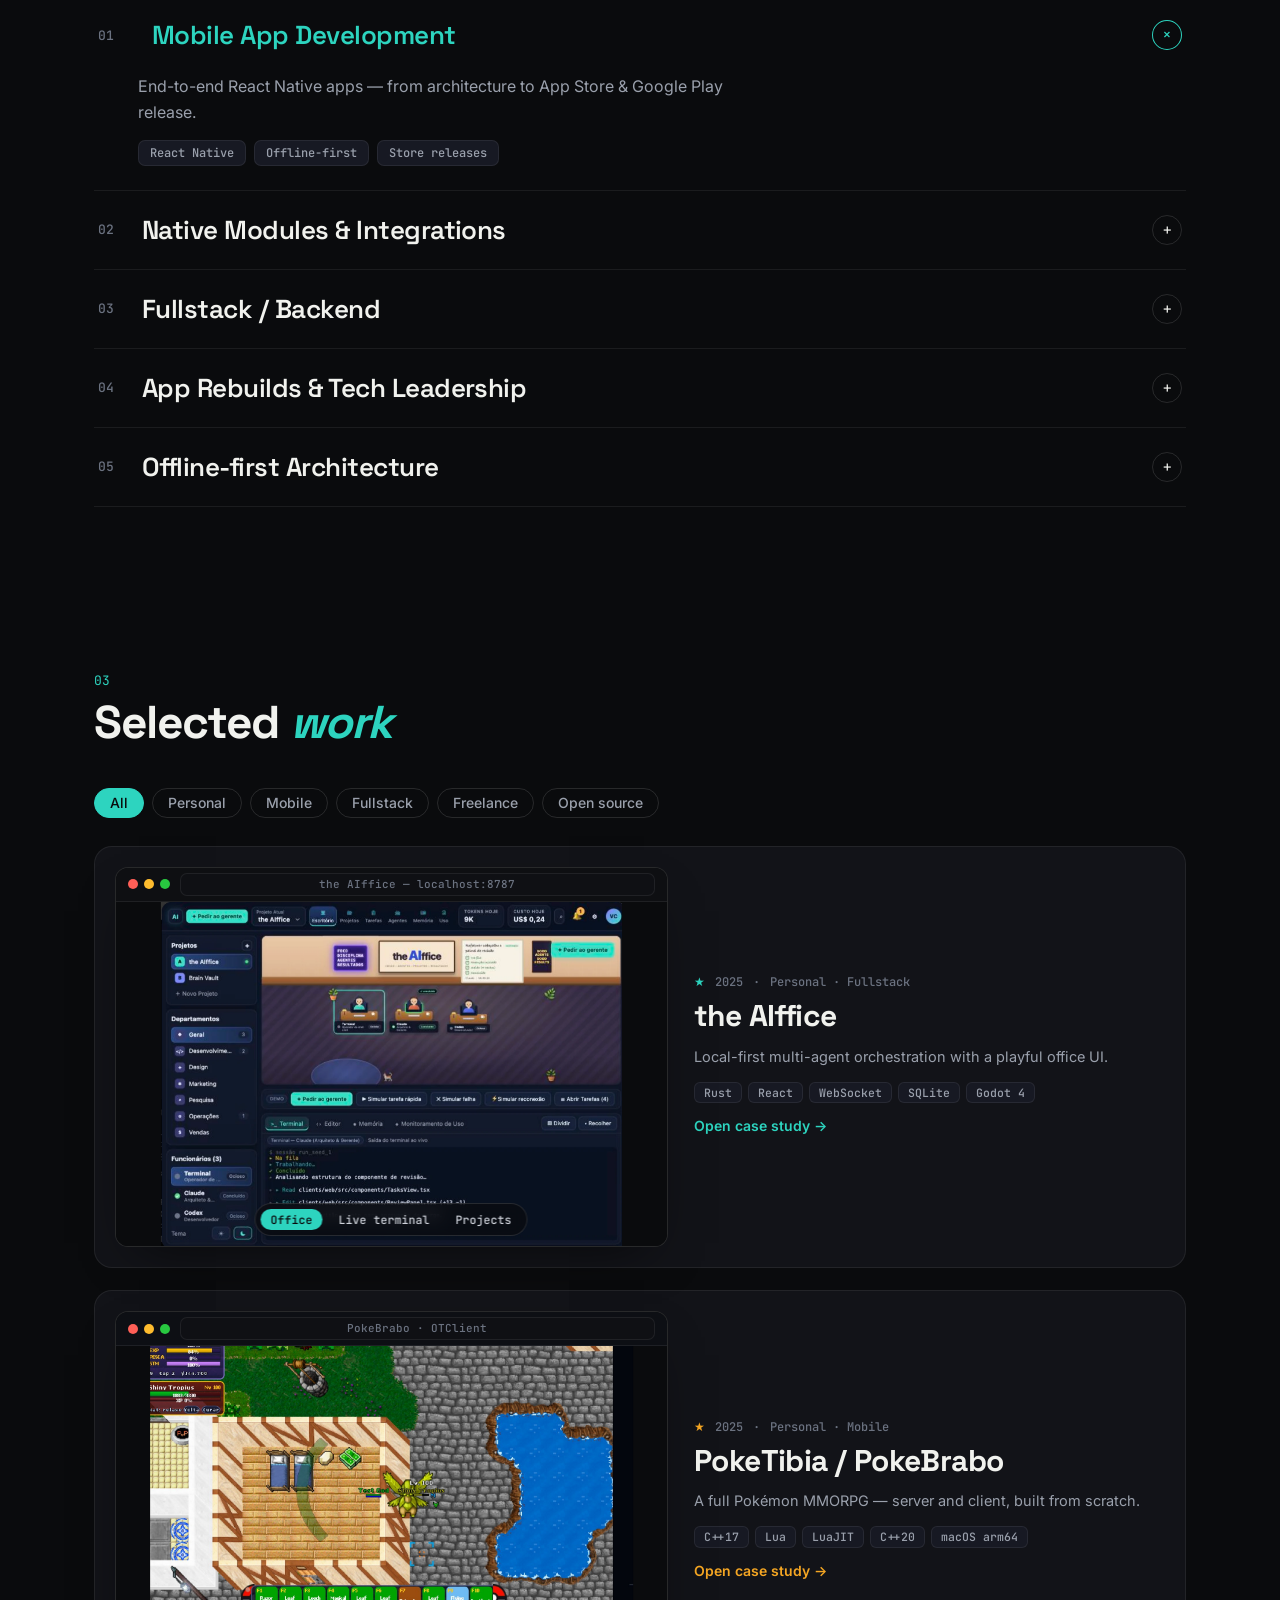
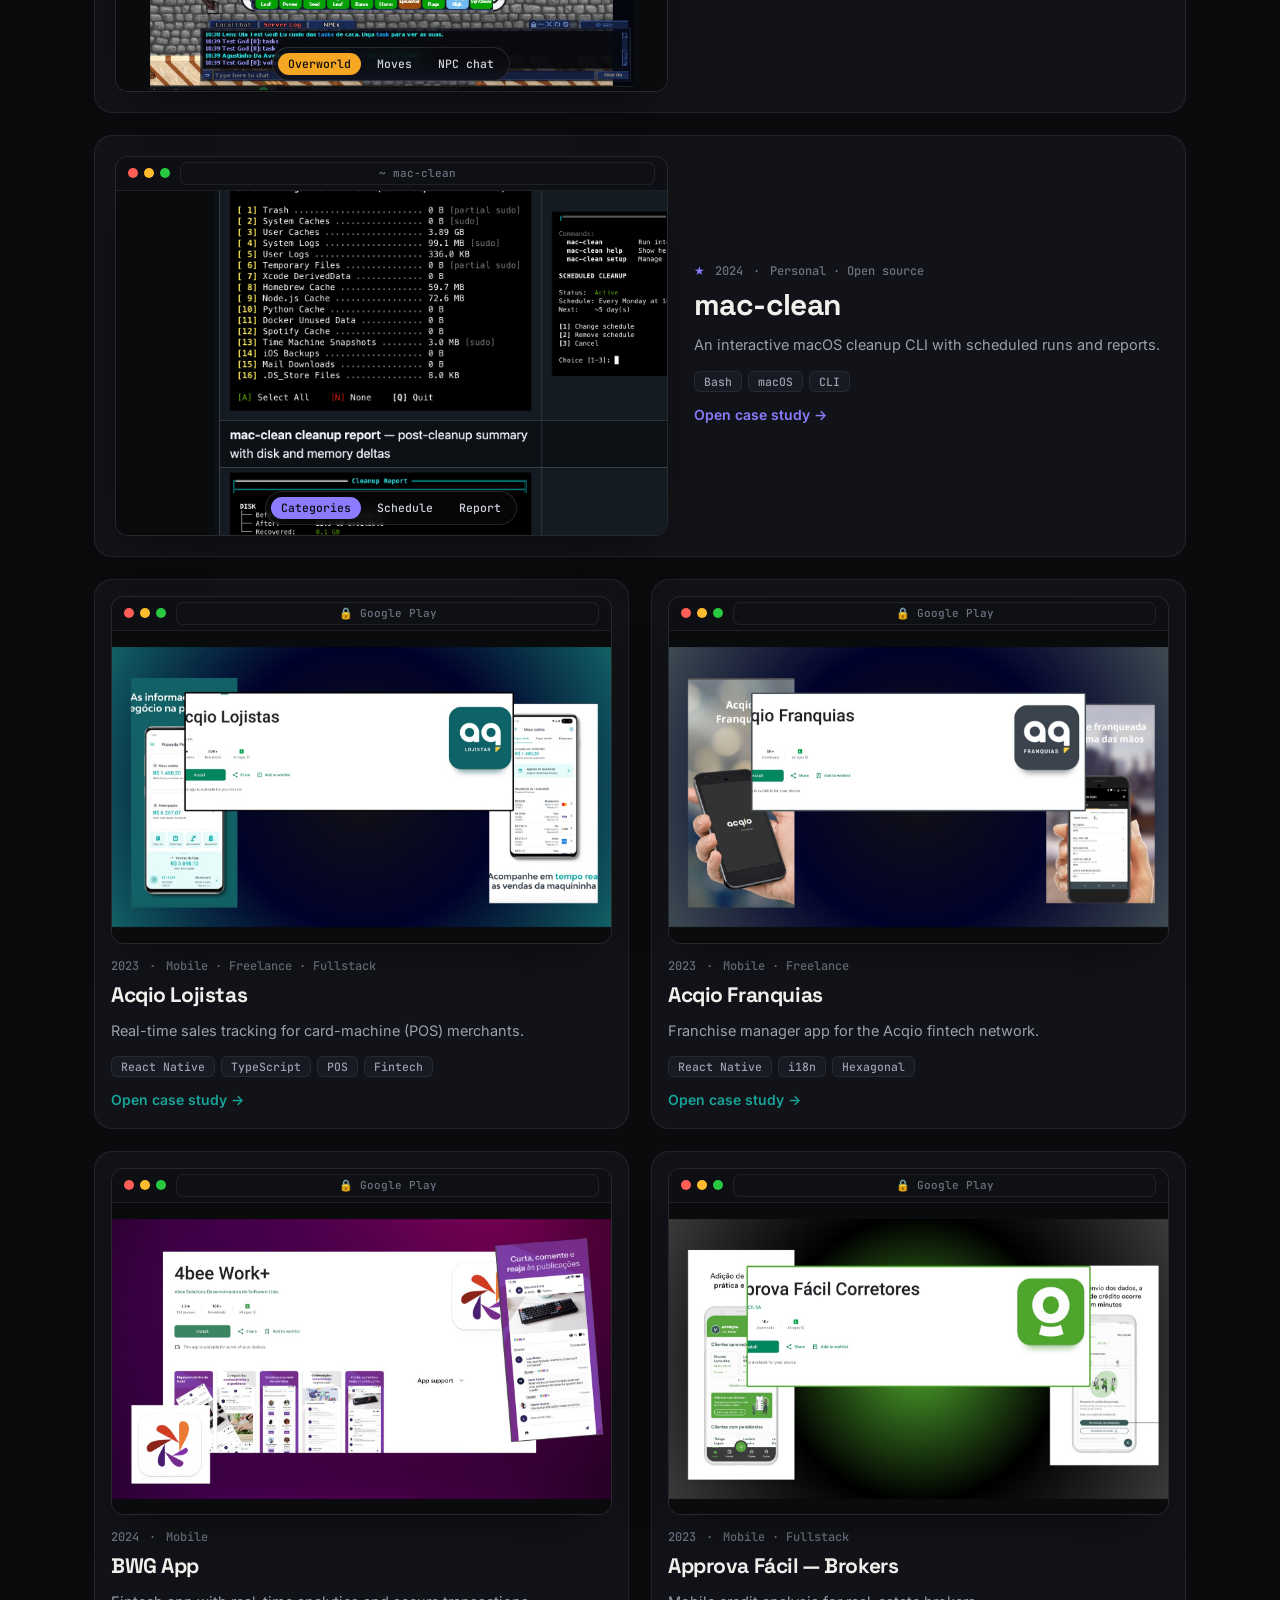
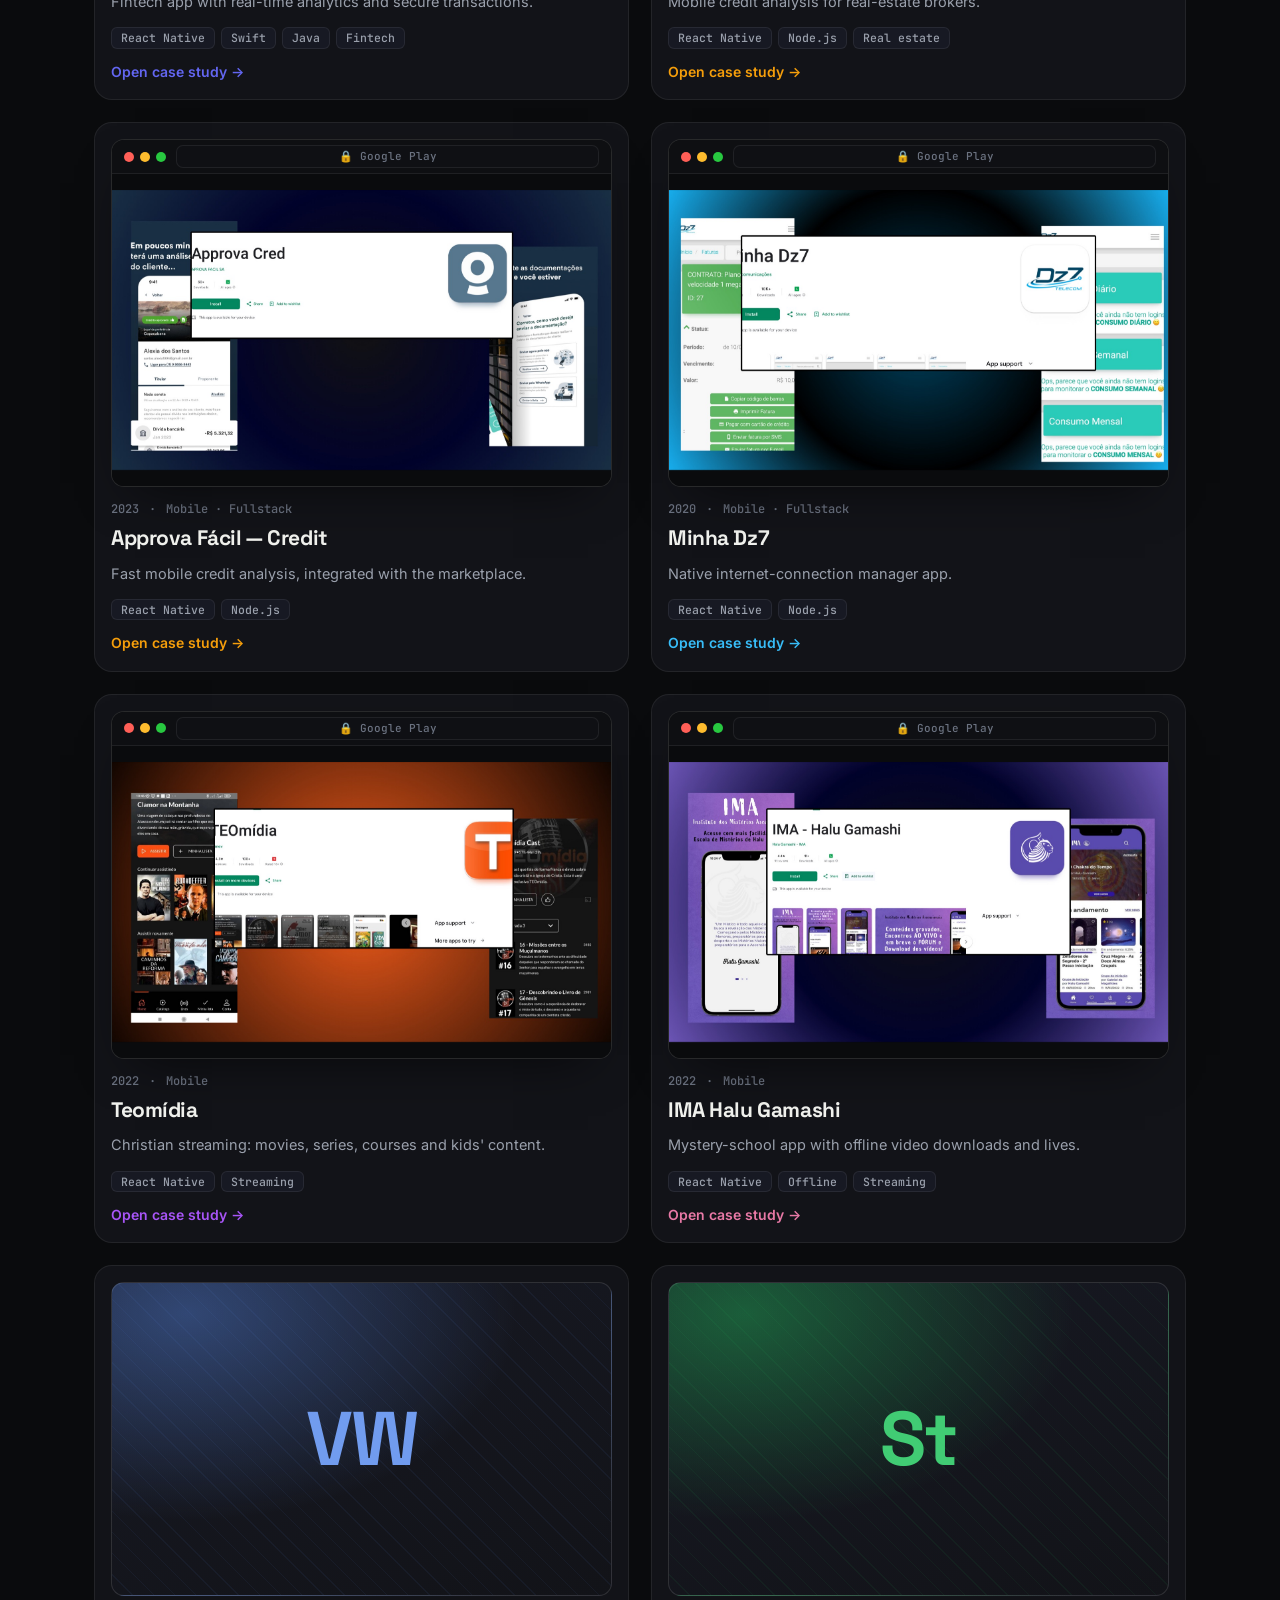
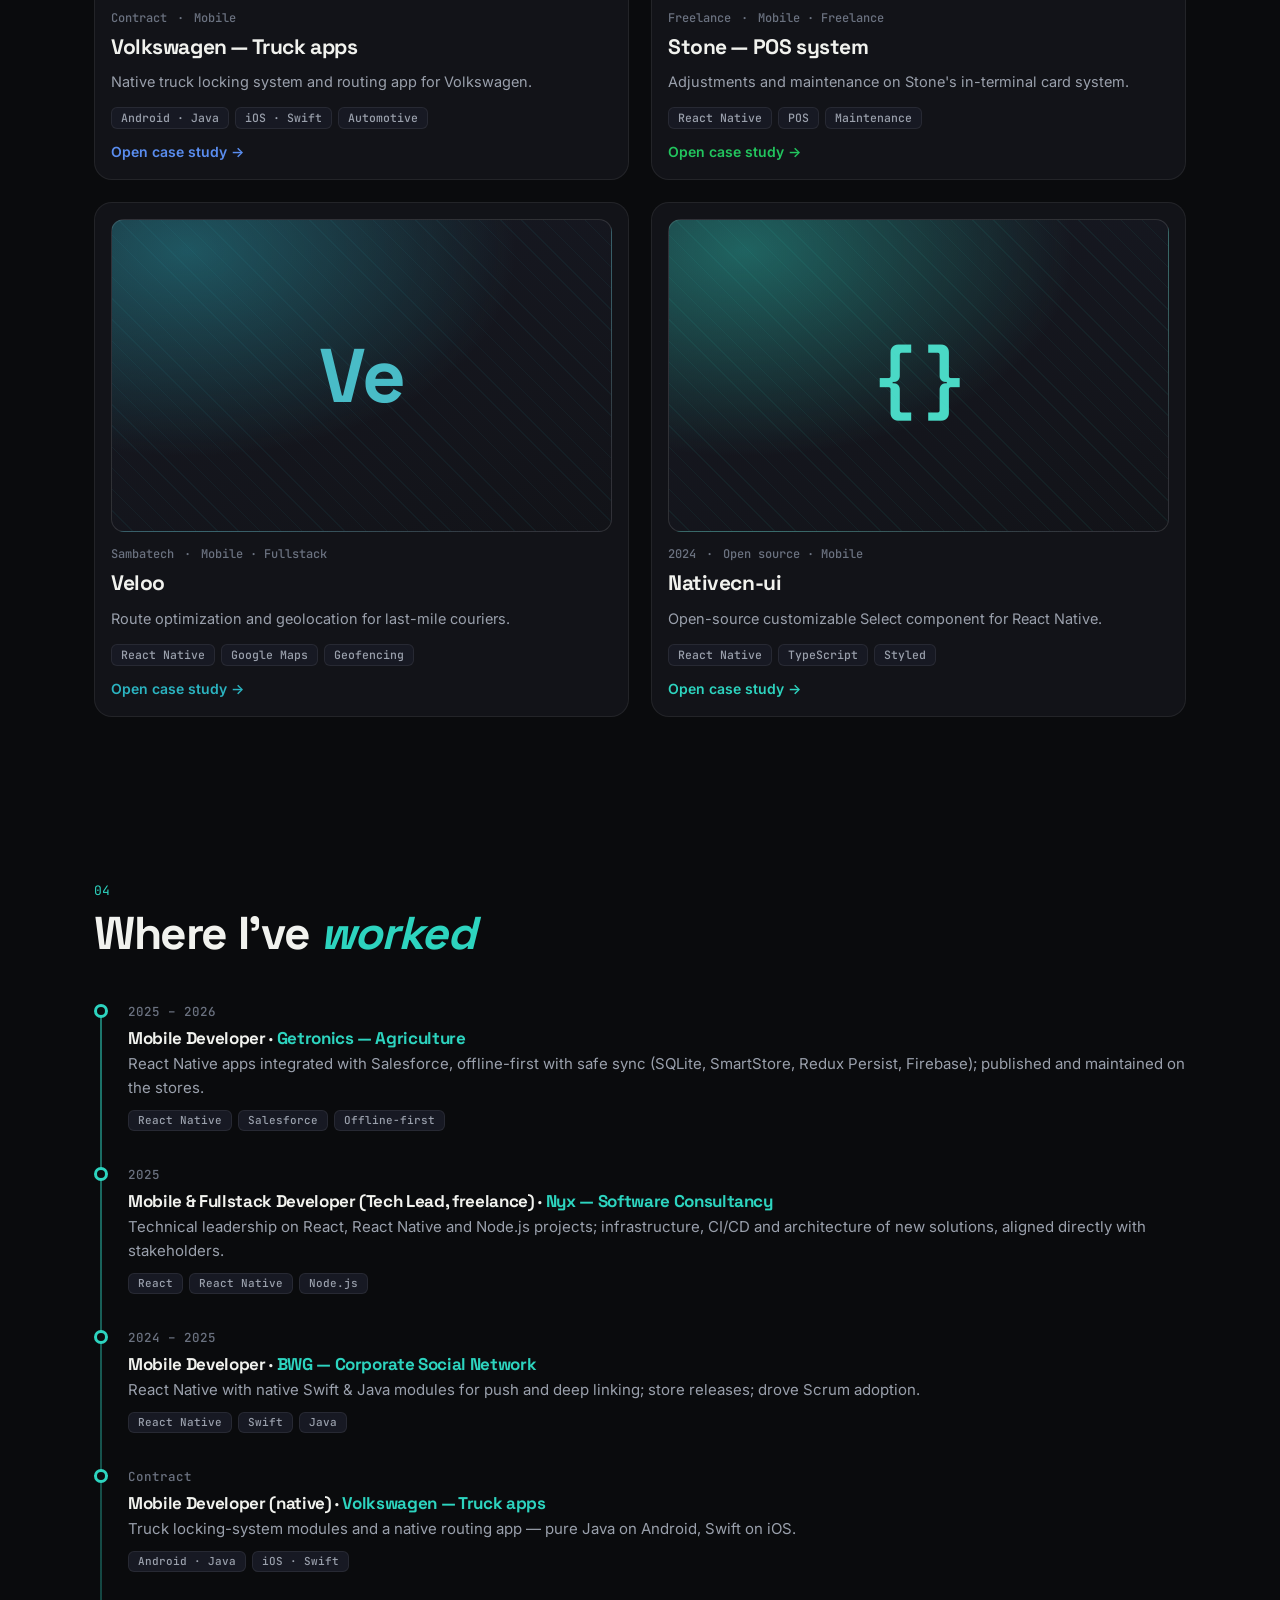
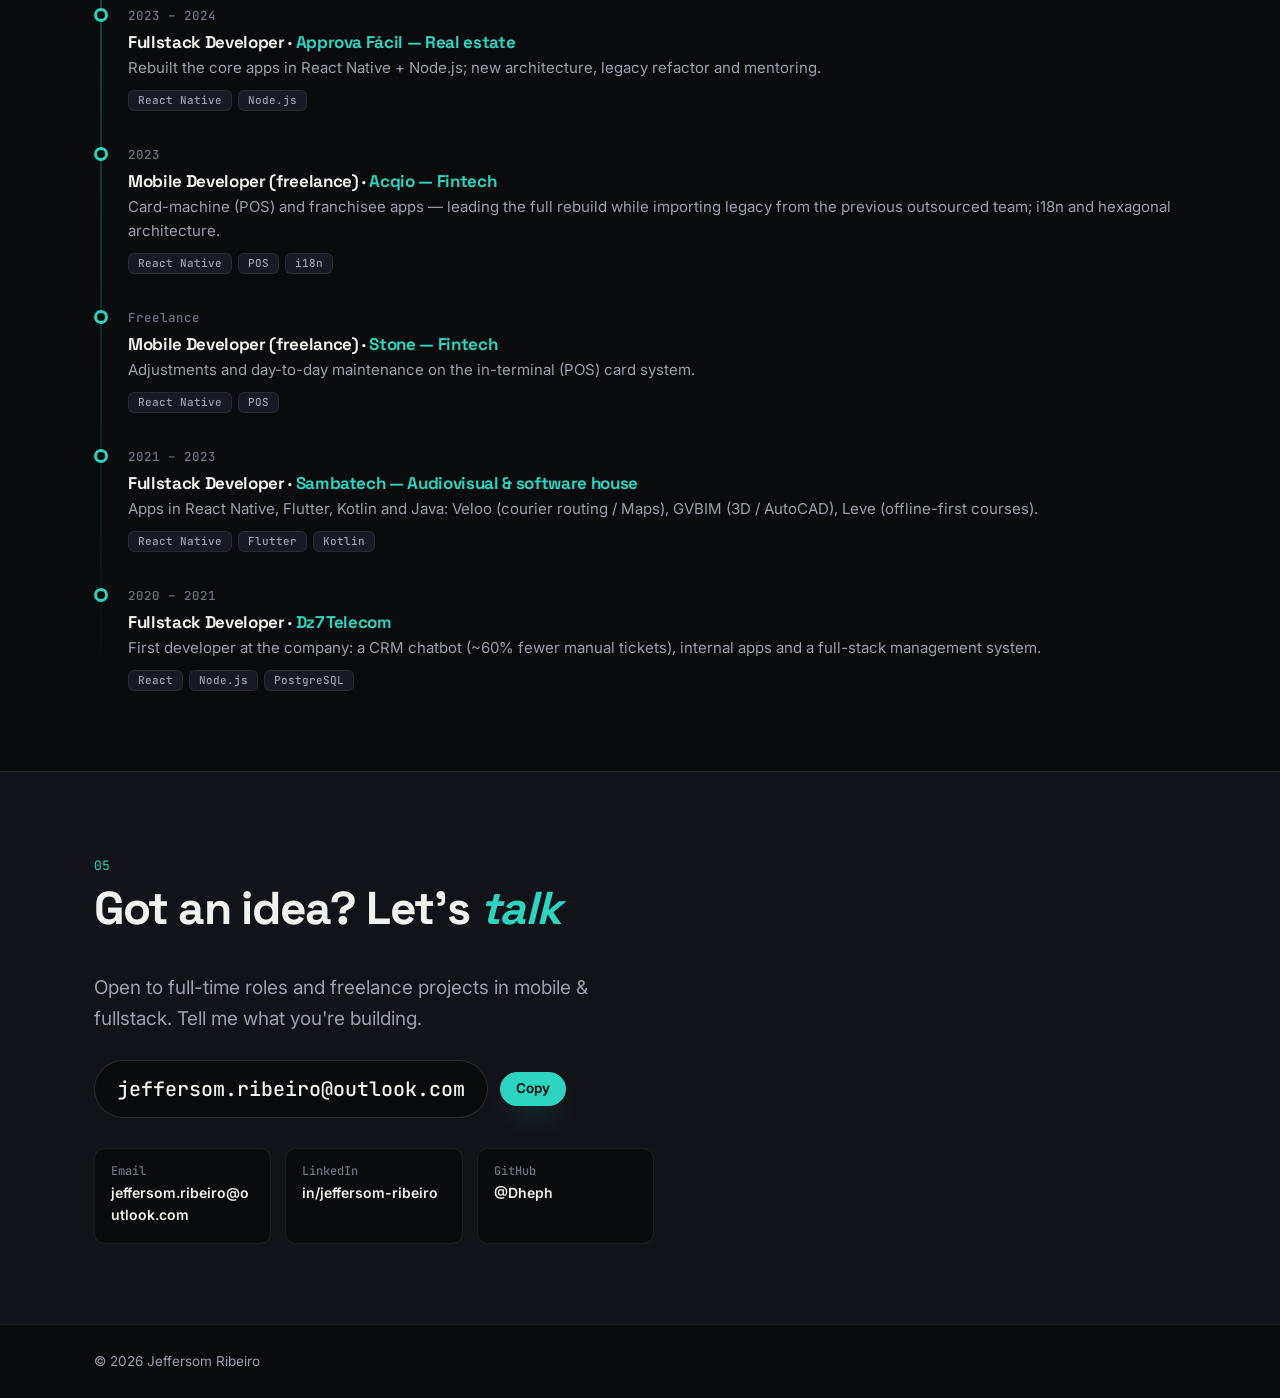
==== commit fb1400f9: "chore(hero): 60+ projetos entregues Co-Authored-By: Claude Opus 4.8 <noreply@anthropic.com>" ====
--- a/index.html
+++ b/index.html
@@ -8,7 +8,7 @@
   <meta name="author" content="Jeffersom Ribeiro" />
   <meta property="og:type" content="website" />
   <meta property="og:title" content="Jeffersom Ribeiro — Mobile & Fullstack Developer" />
-  <meta property="og:description" content="React Native specialist. 15+ apps shipped to the App Store & Google Play. Open to full-time and freelance." />
+  <meta property="og:description" content="React Native specialist. 60+ projects delivered to the App Store & Google Play. Open to full-time and freelance." />
   <meta property="og:image" content="assets/me.webp" />
 
   <link rel="icon" href="assets/favicon.svg" type="image/svg+xml" />
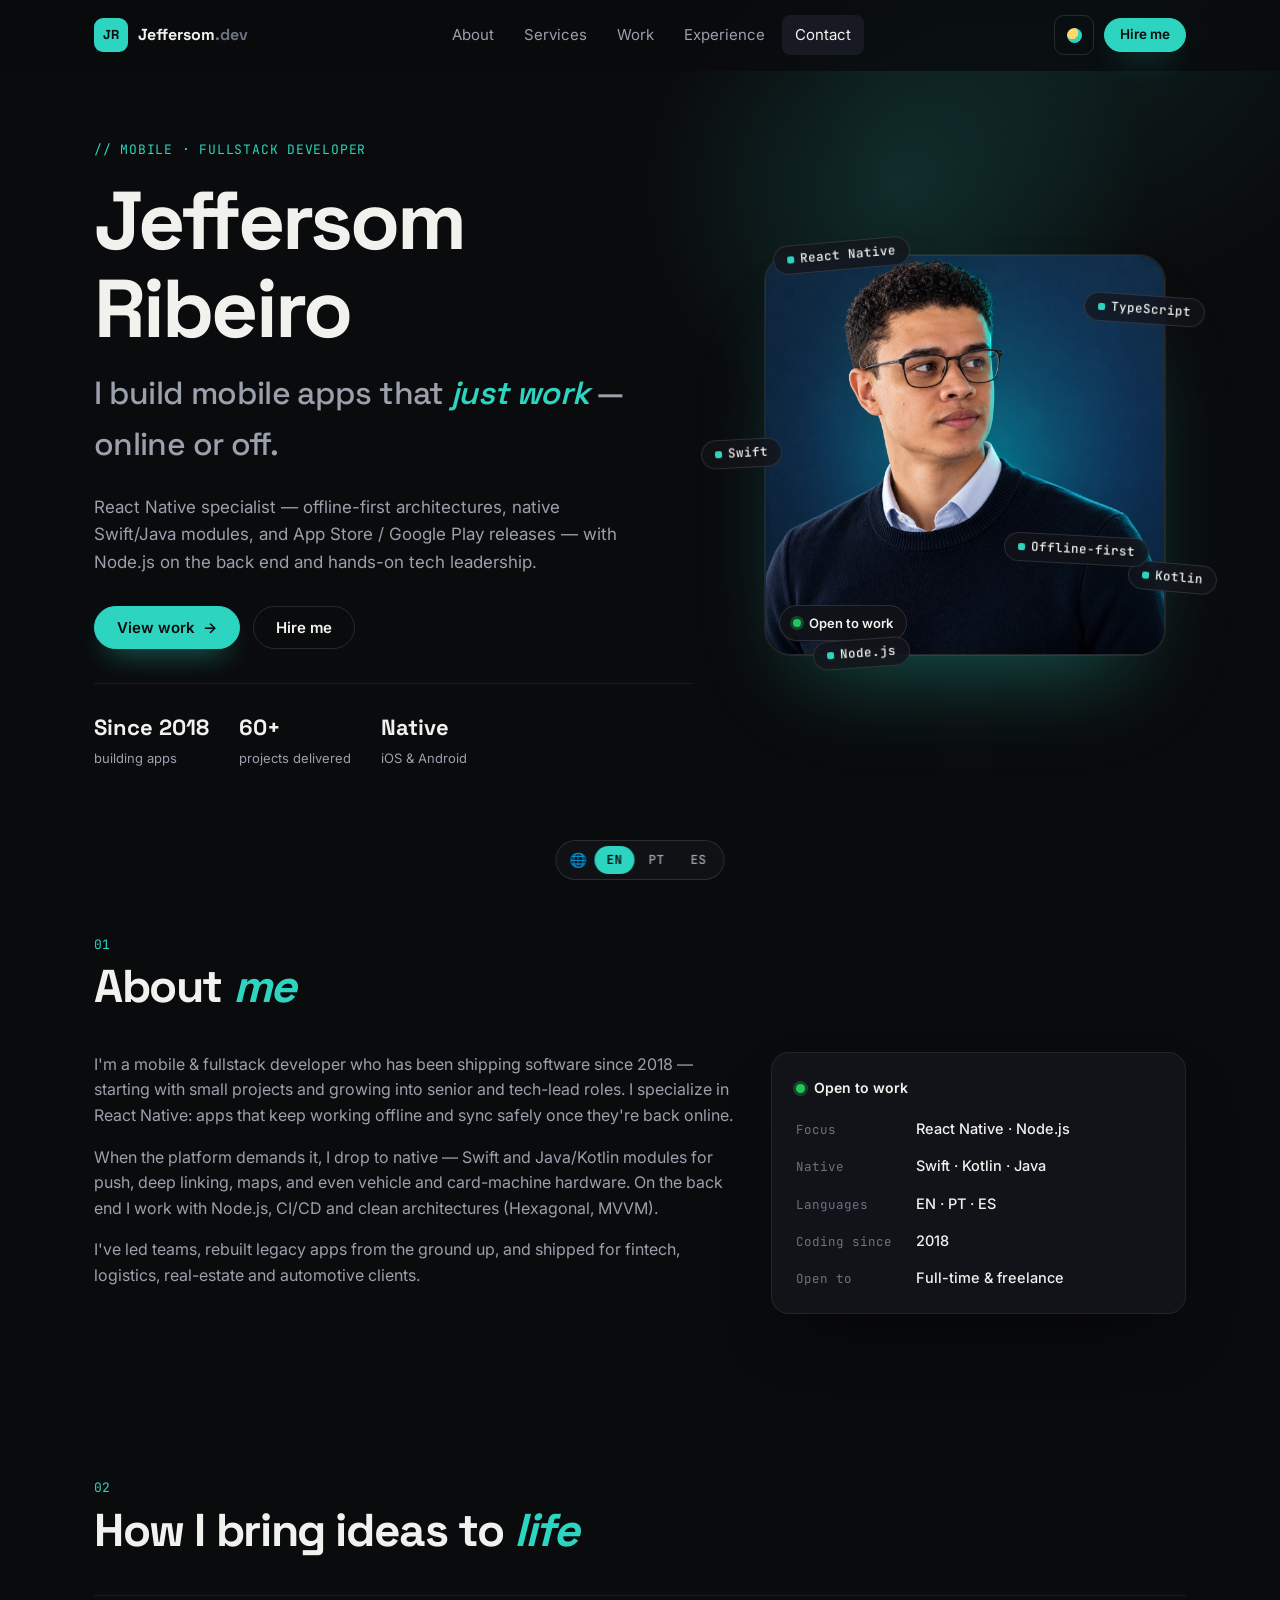
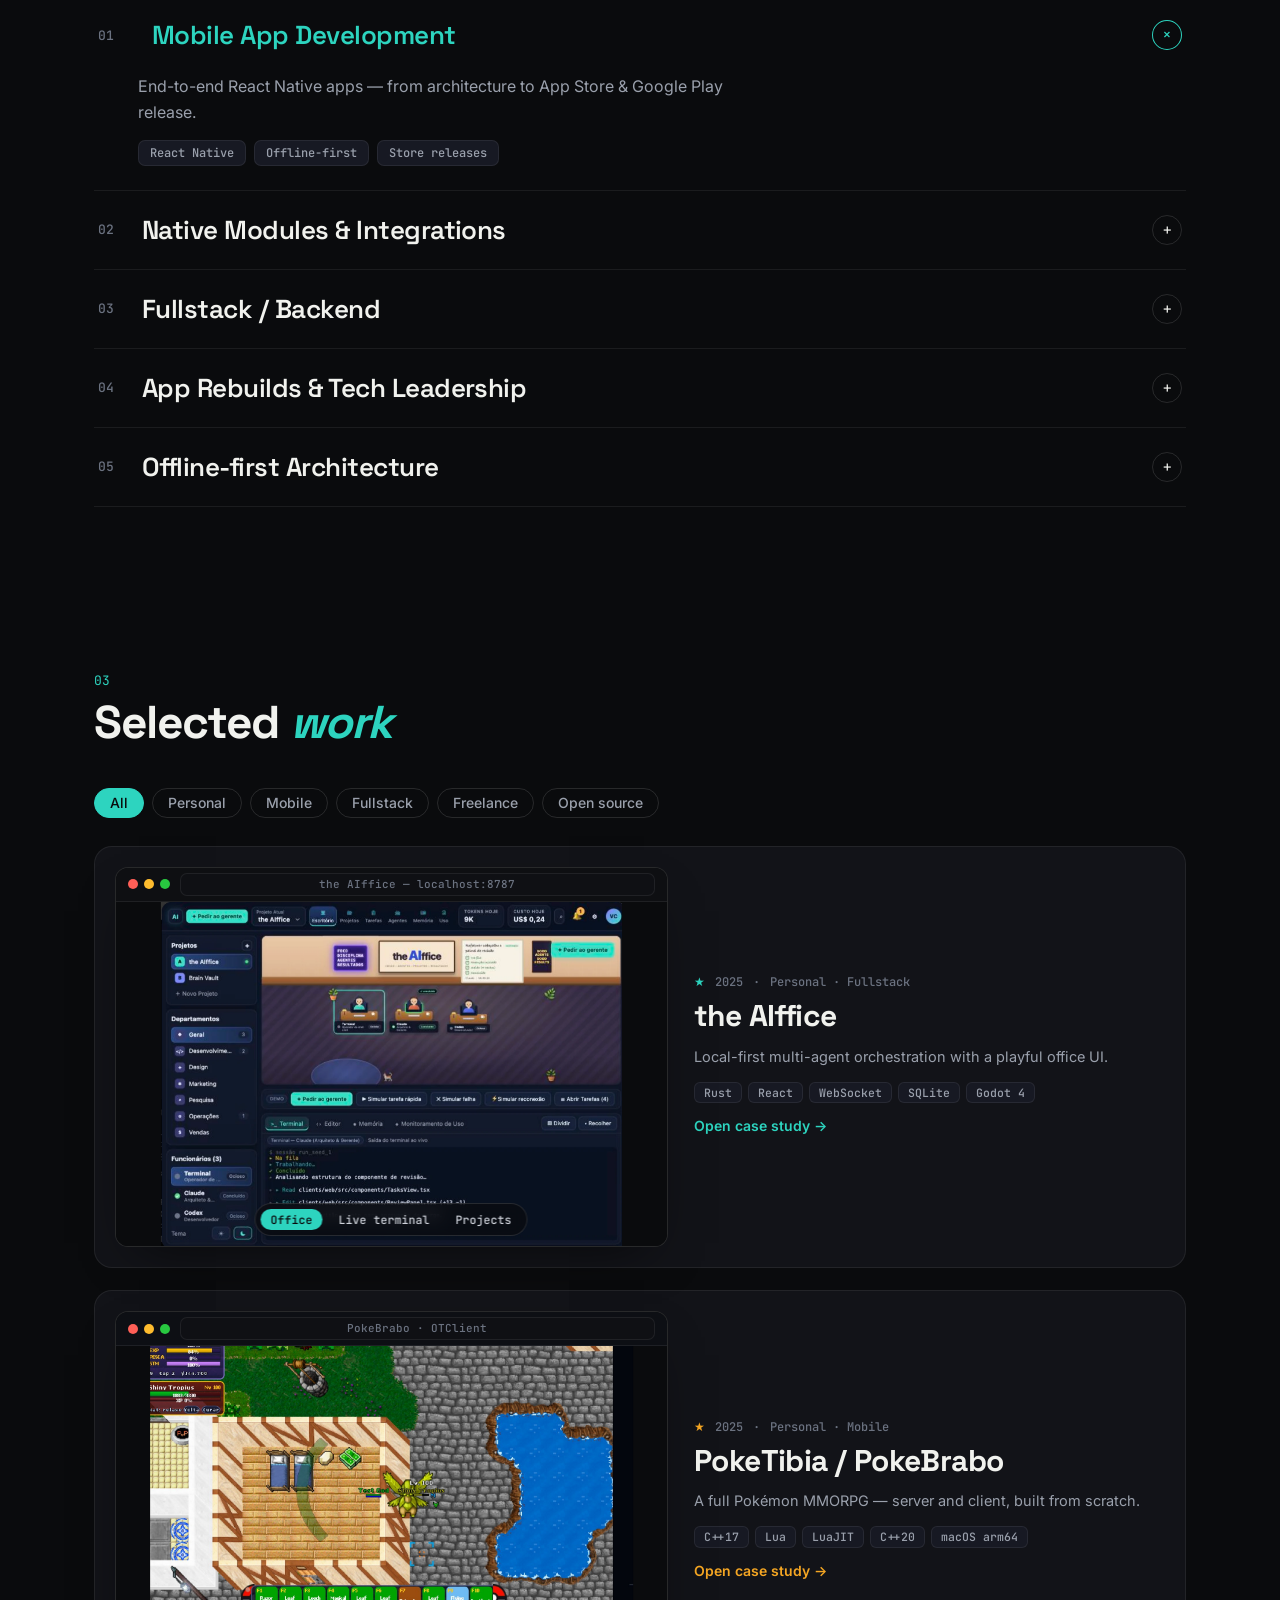
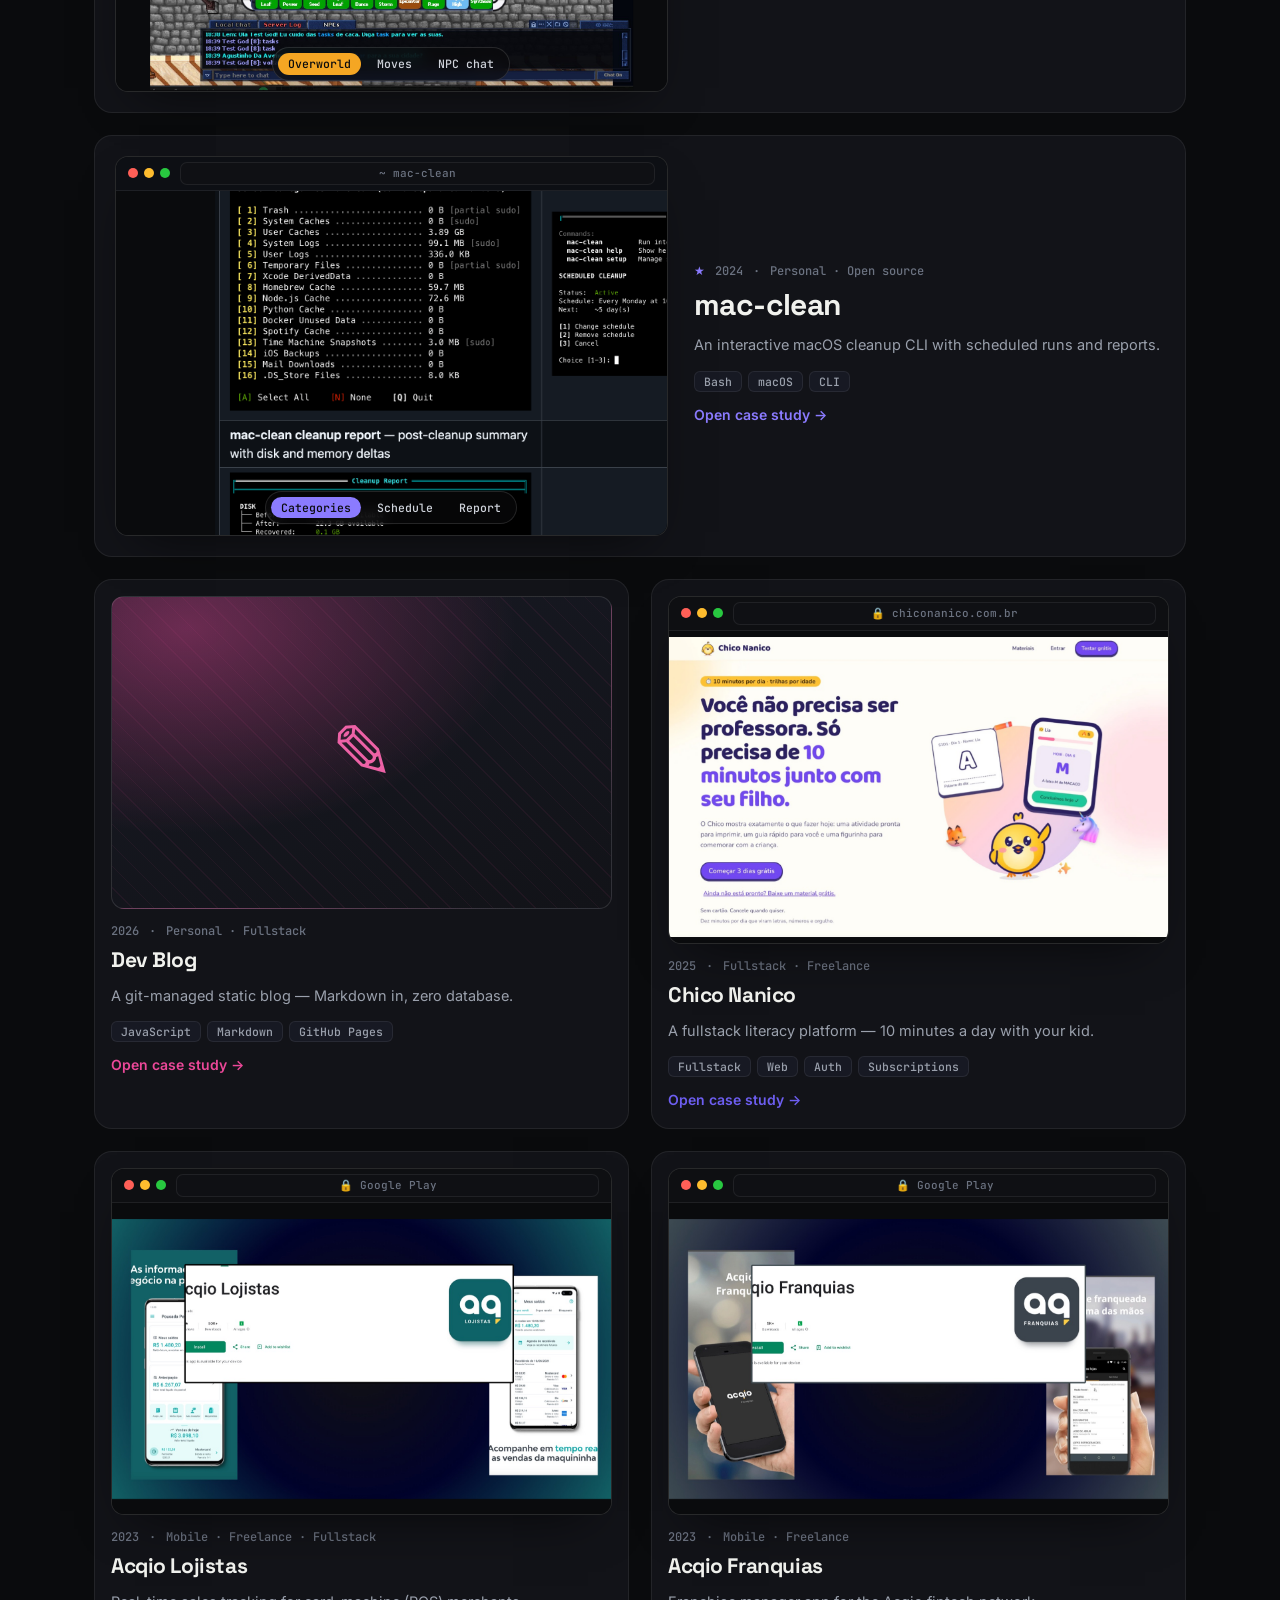
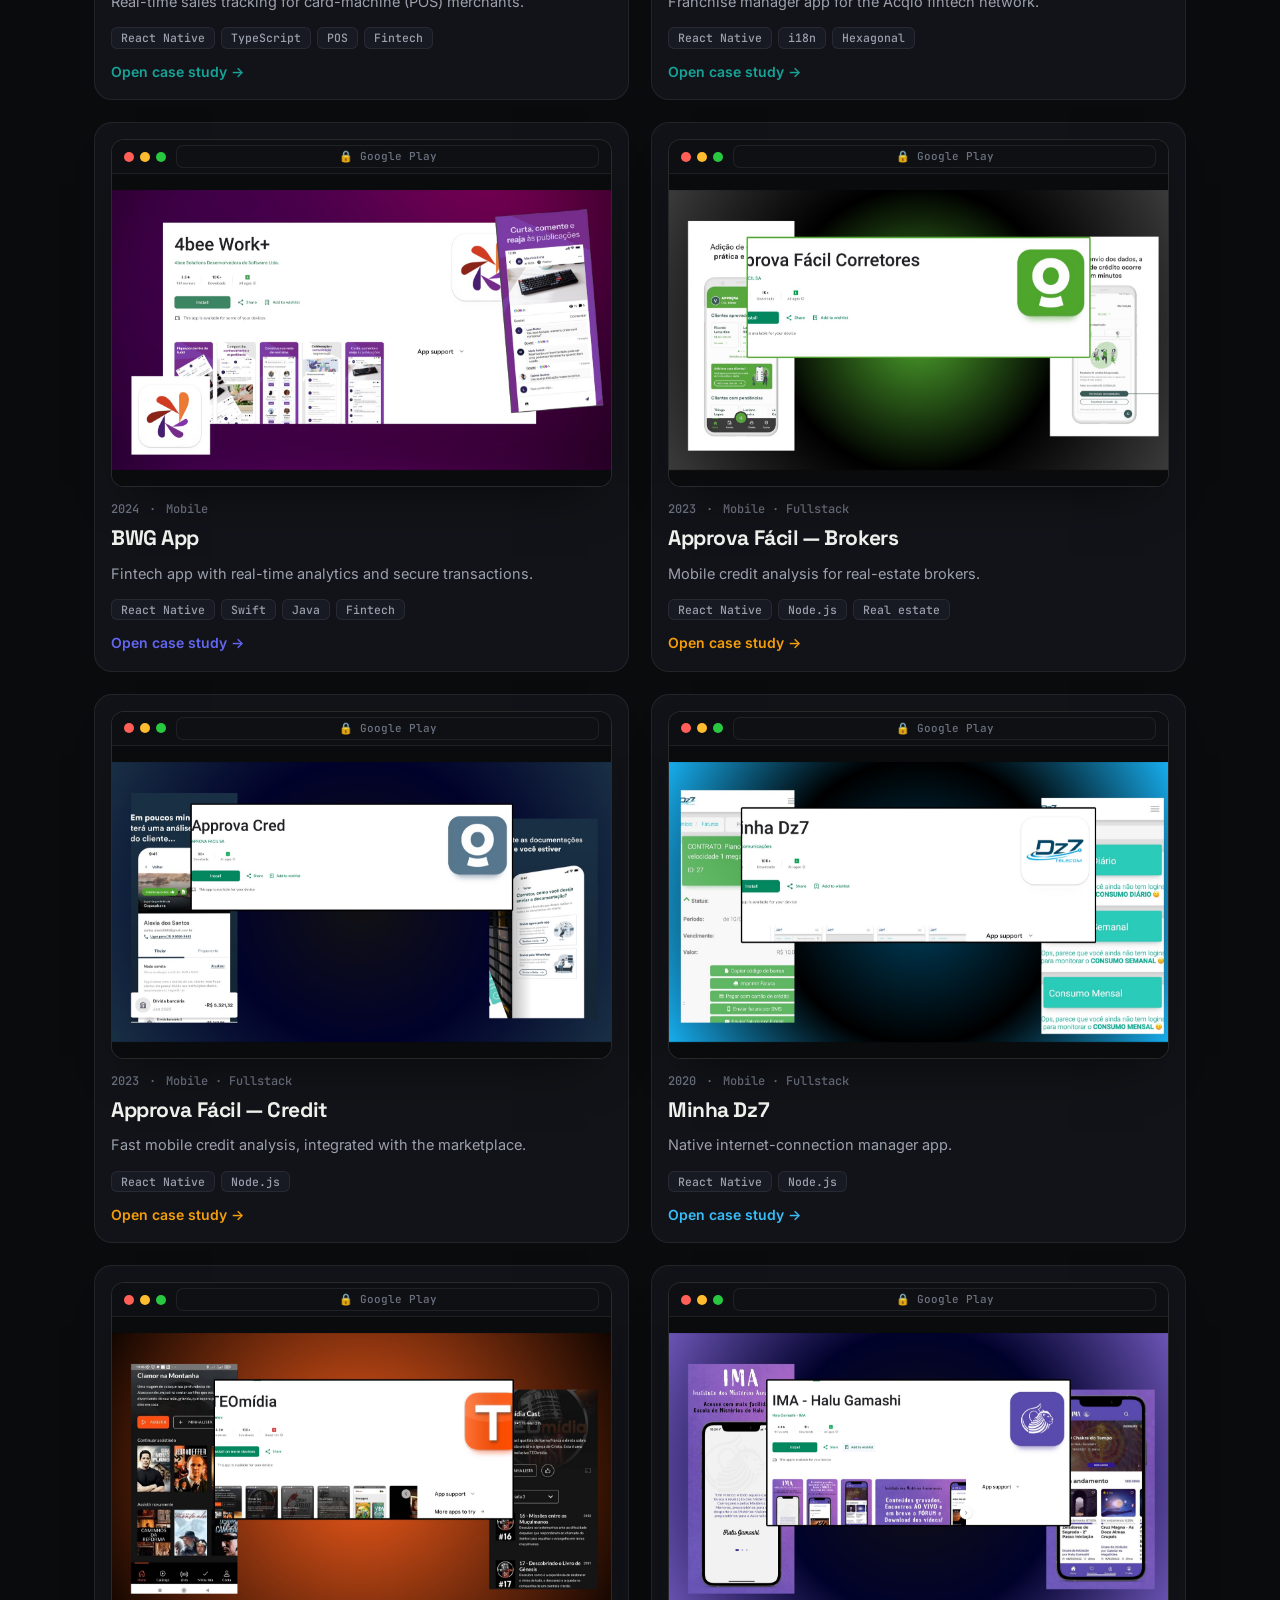
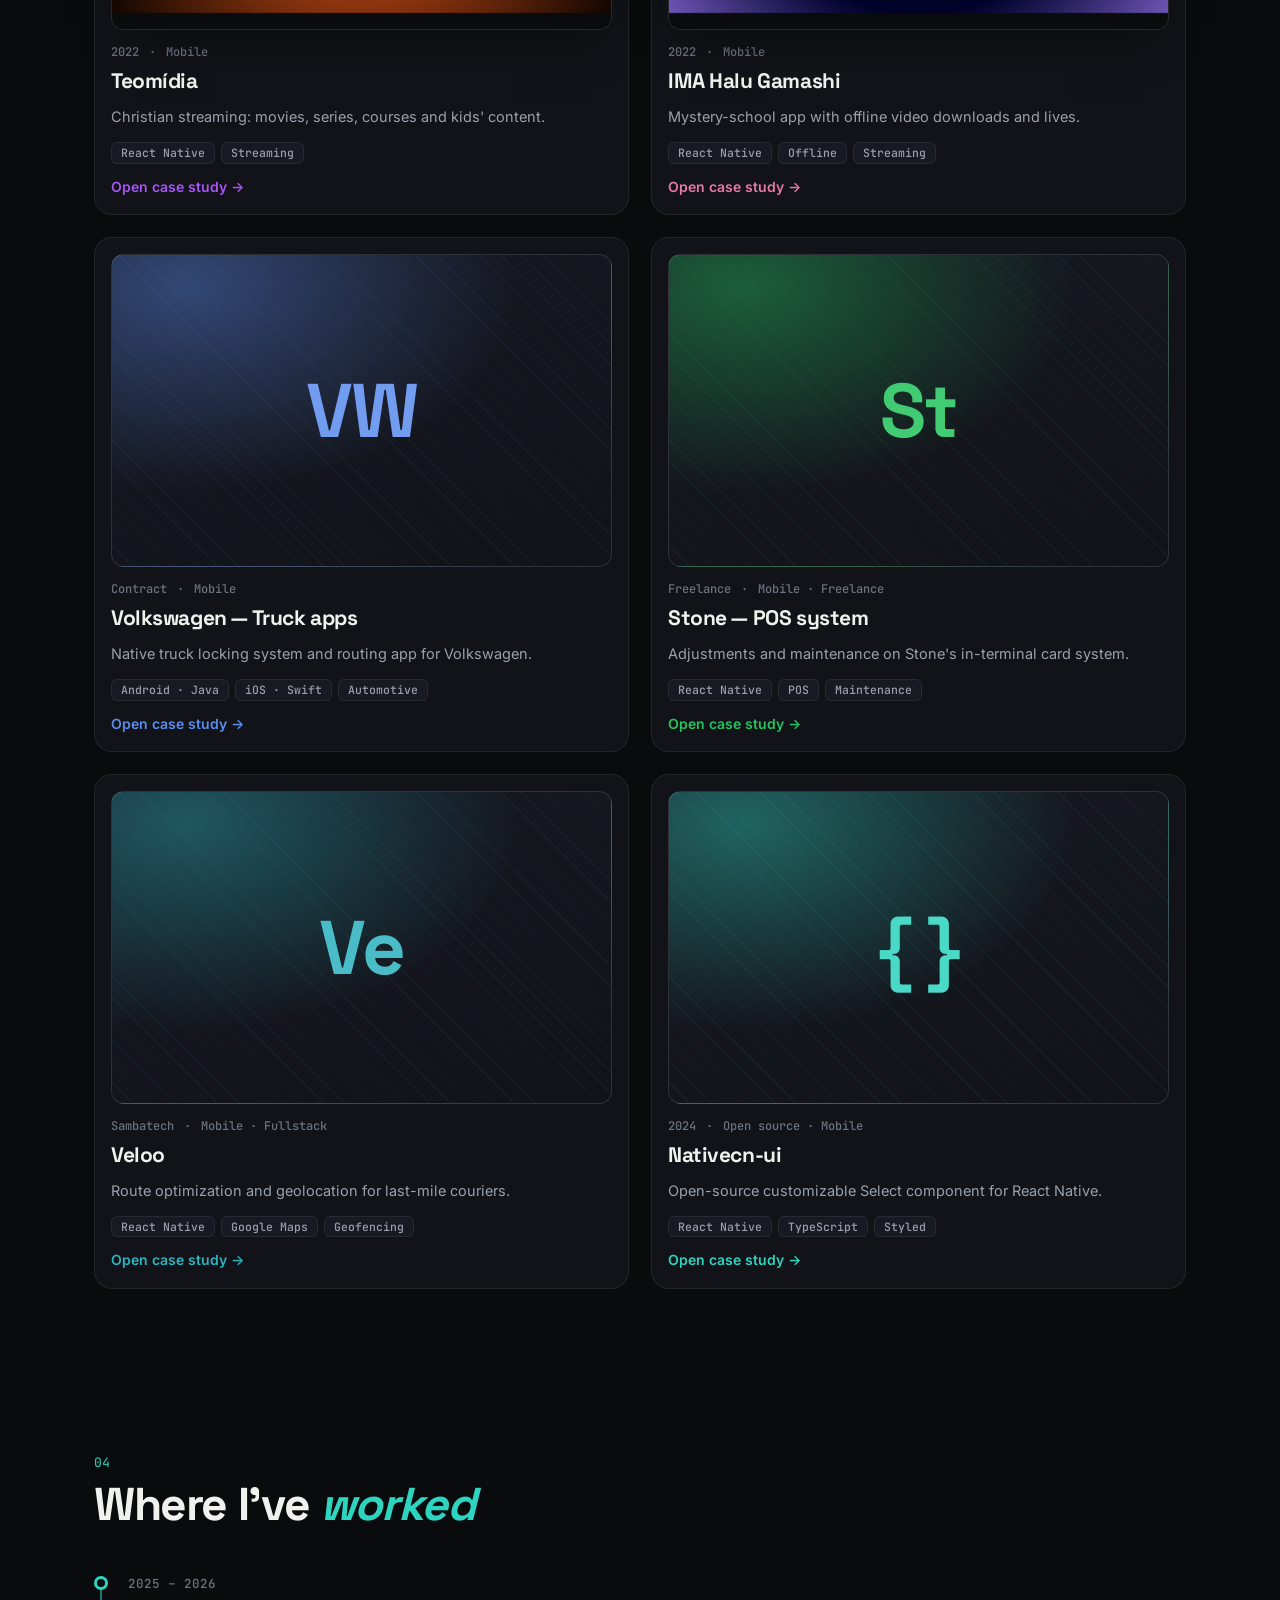
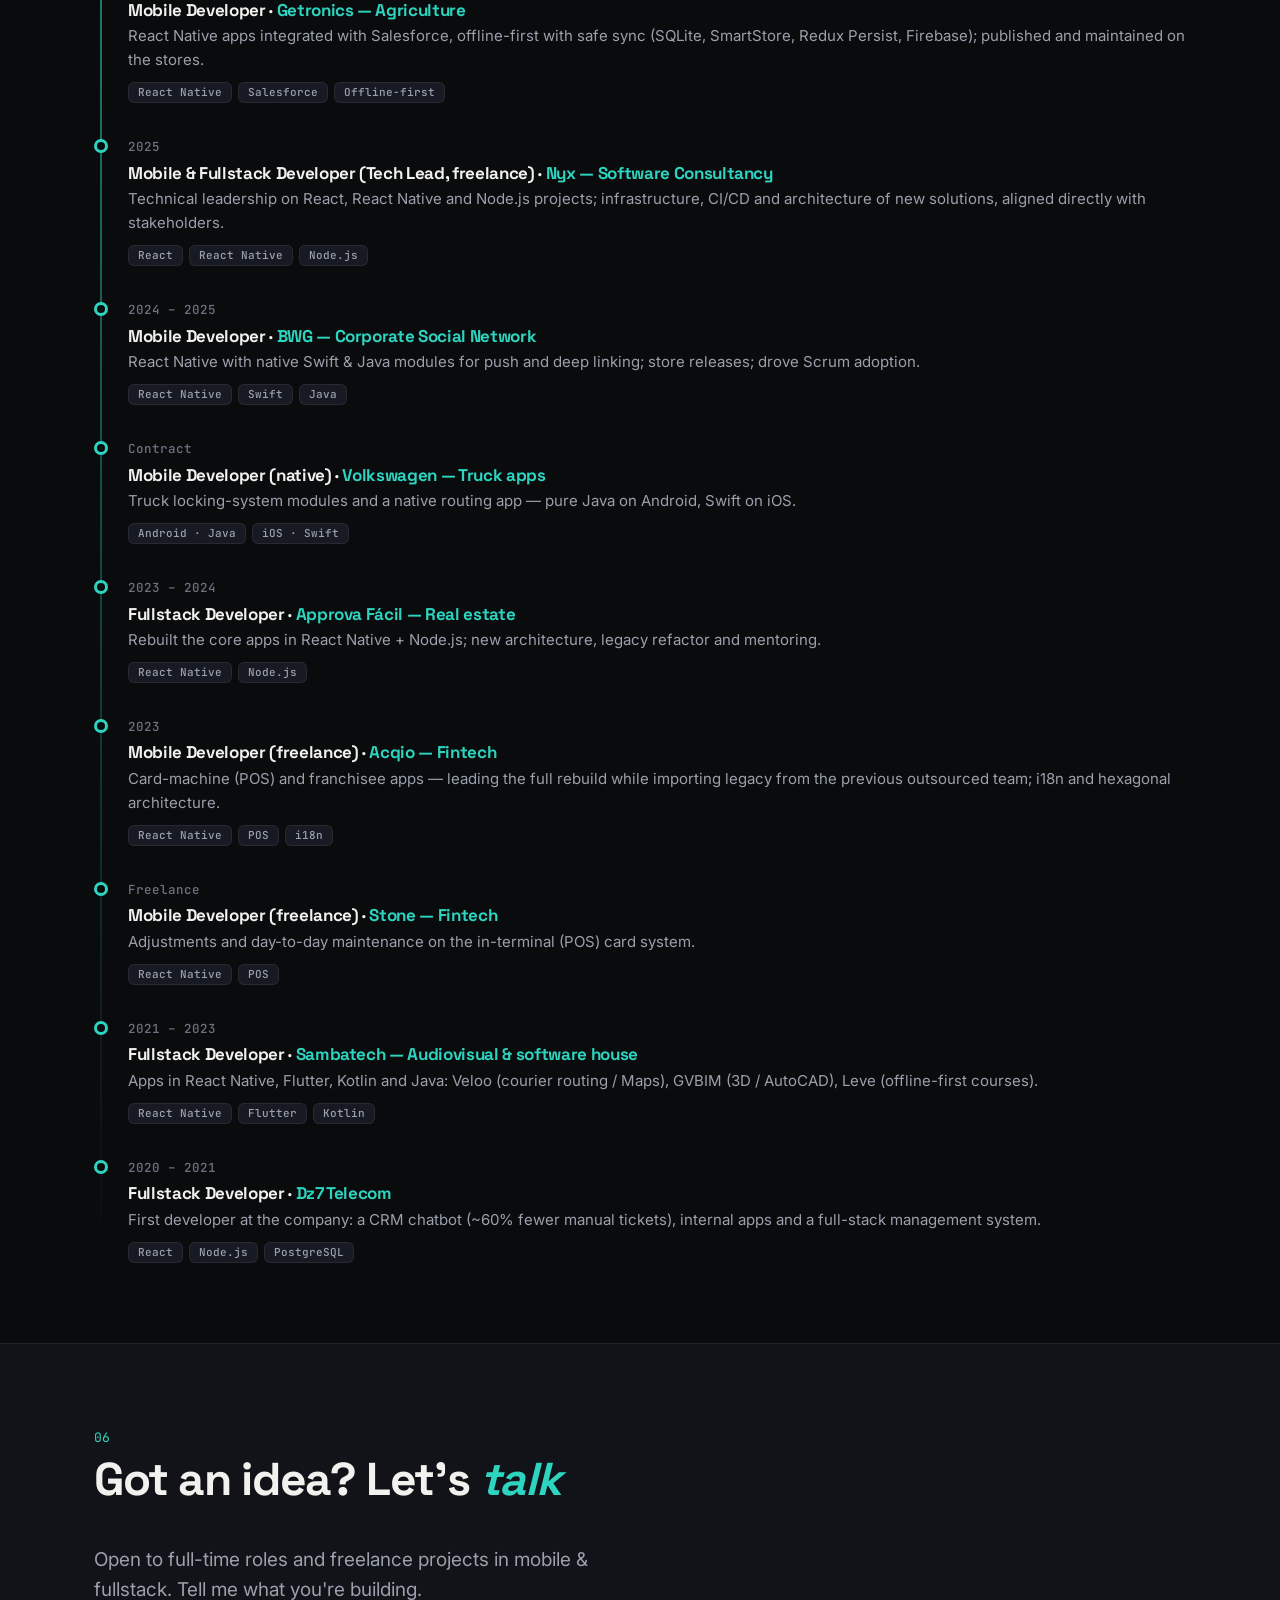
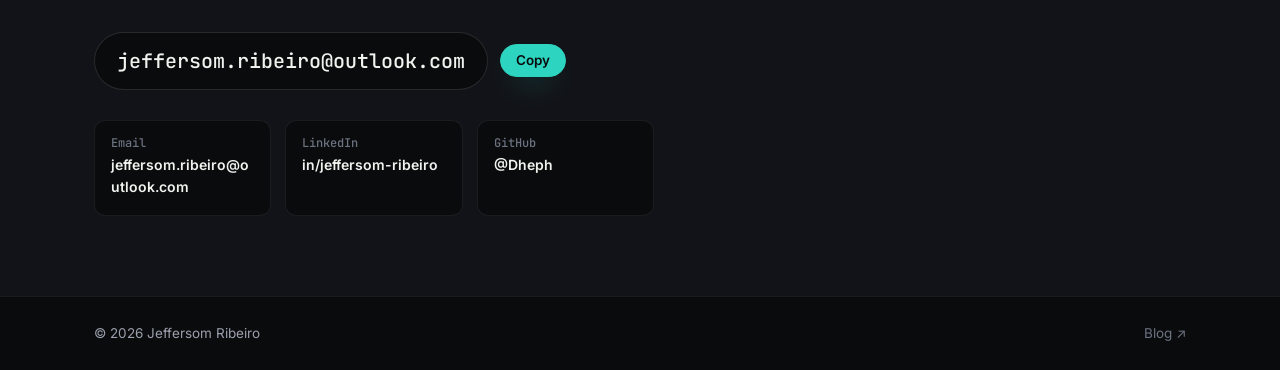
==== commit 12838b37: "feat(blog): adiciona blog como projeto + seção 'Do blog' com 2 últimos posts (posts.json) e link dis" ====
--- a/index.html
+++ b/index.html
@@ -121,6 +121,18 @@
       </div>
     </section>
 
+    <!-- WRITING / BLOG -->
+    <section class="section" id="writing">
+      <div class="container">
+        <header class="shead">
+          <span class="shead__num mono" data-i18n="ui.sections.writing.num">05</span>
+          <h2 class="shead__title"><span data-i18n="ui.sections.writing.title">From the</span> <em data-i18n="ui.sections.writing.em">blog</em></h2>
+        </header>
+        <div class="writing" id="writing-list"></div>
+        <a class="writing__more" id="writing-more" href="https://dheph.github.io/blog/" target="_blank" rel="noopener"><span data-i18n="ui.seeMore">Read more on the blog</span> <span aria-hidden="true">→</span></a>
+      </div>
+    </section>
+
     <!-- CONTACT -->
     <section class="section section--contact" id="contact">
       <div class="container contact">
@@ -141,7 +153,7 @@
   <footer class="footer">
     <div class="container footer__inner">
       <span>© <span id="year"></span> Jeffersom Ribeiro</span>
-      <span class="dim" data-i18n="footer.note"></span>
+      <a class="footer__blog dim" href="https://dheph.github.io/blog/" target="_blank" rel="noopener">Blog <span aria-hidden="true">↗</span></a>
     </div>
   </footer>
 
--- a/css/styles.css
+++ b/css/styles.css
@@ -249,7 +249,22 @@
 .contact__card .k { font: 500 12px/1 var(--font-mono); color: var(--dim); }
 .contact__card .v { font-weight: 600; font-size: 14px; word-break: break-word; }
 
+/* ============================ Writing / blog ============================ */
+.writing { display: grid; grid-template-columns: 1fr 1fr; gap: 18px; }
+.post { display: flex; flex-direction: column; gap: 10px; background: var(--surface); border: 1px solid var(--line);
+  border-radius: var(--radius); padding: 22px; transition: transform .2s, border-color .2s, box-shadow .2s; }
+.post:hover { transform: translateY(-4px); border-color: color-mix(in srgb, var(--accent) 45%, var(--line-2)); box-shadow: var(--shadow); }
+.post__meta { font-size: 12px; color: var(--dim); }
+.post__title { font-size: 19px; font-weight: 700; letter-spacing: -.02em; }
+.post:hover .post__title { color: var(--accent); }
+.post__desc { color: var(--muted); font-size: 14.5px; margin: 0; }
+.post__tags { display: flex; flex-wrap: wrap; gap: 7px; margin-top: auto; }
+.post__tags span { font: 500 11.5px/1 var(--font-mono); color: var(--muted); background: var(--surface-2); border: 1px solid var(--line); padding: 4px 9px; border-radius: 999px; }
+.writing__more { display: inline-flex; align-items: center; gap: 7px; margin-top: 22px; font-weight: 600; font-size: 15px; color: var(--accent); }
+.writing__more:hover { text-decoration: underline; }
+
 /* ============================ Footer ============================ */
+.footer__blog:hover { color: var(--accent); }
 .footer { border-top: 1px solid var(--line); padding: 26px 0; }
 .footer__inner { display: flex; justify-content: space-between; flex-wrap: wrap; gap: 10px; font-size: 13.5px; color: var(--muted); }
 
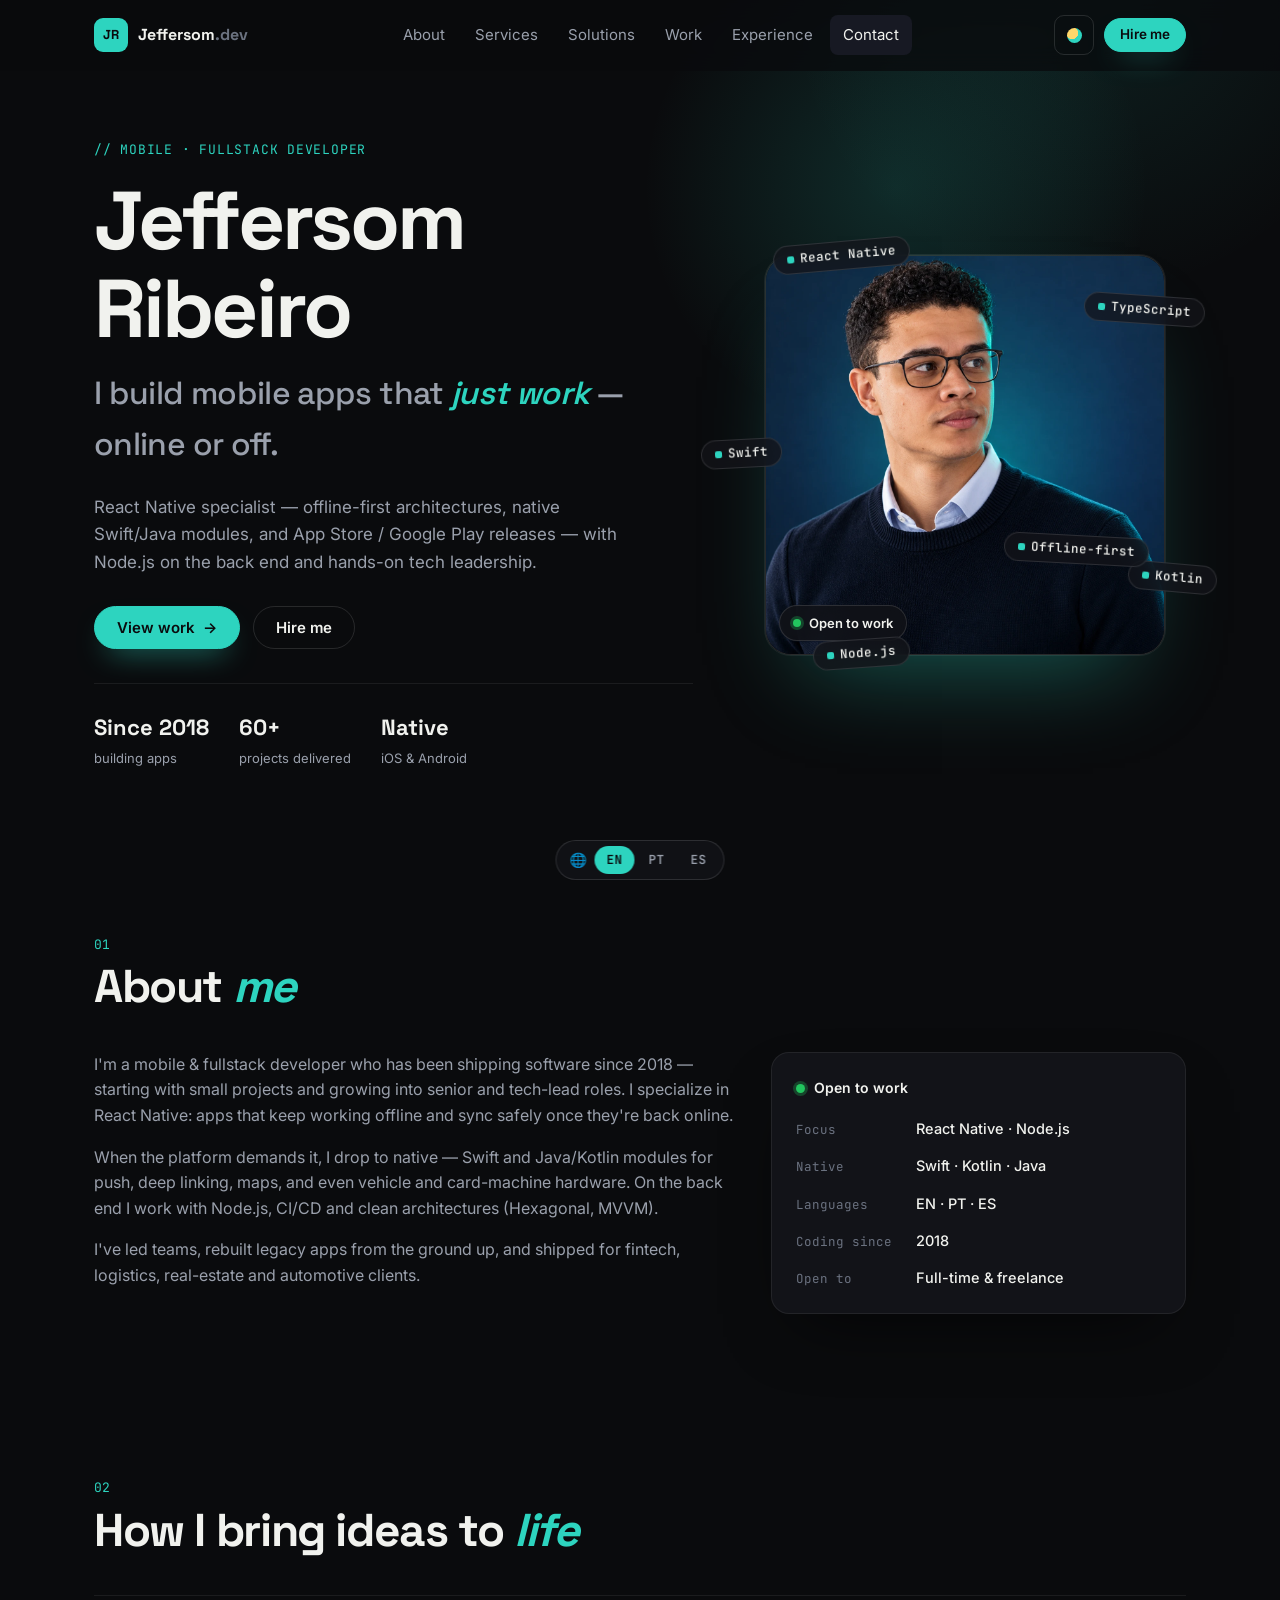
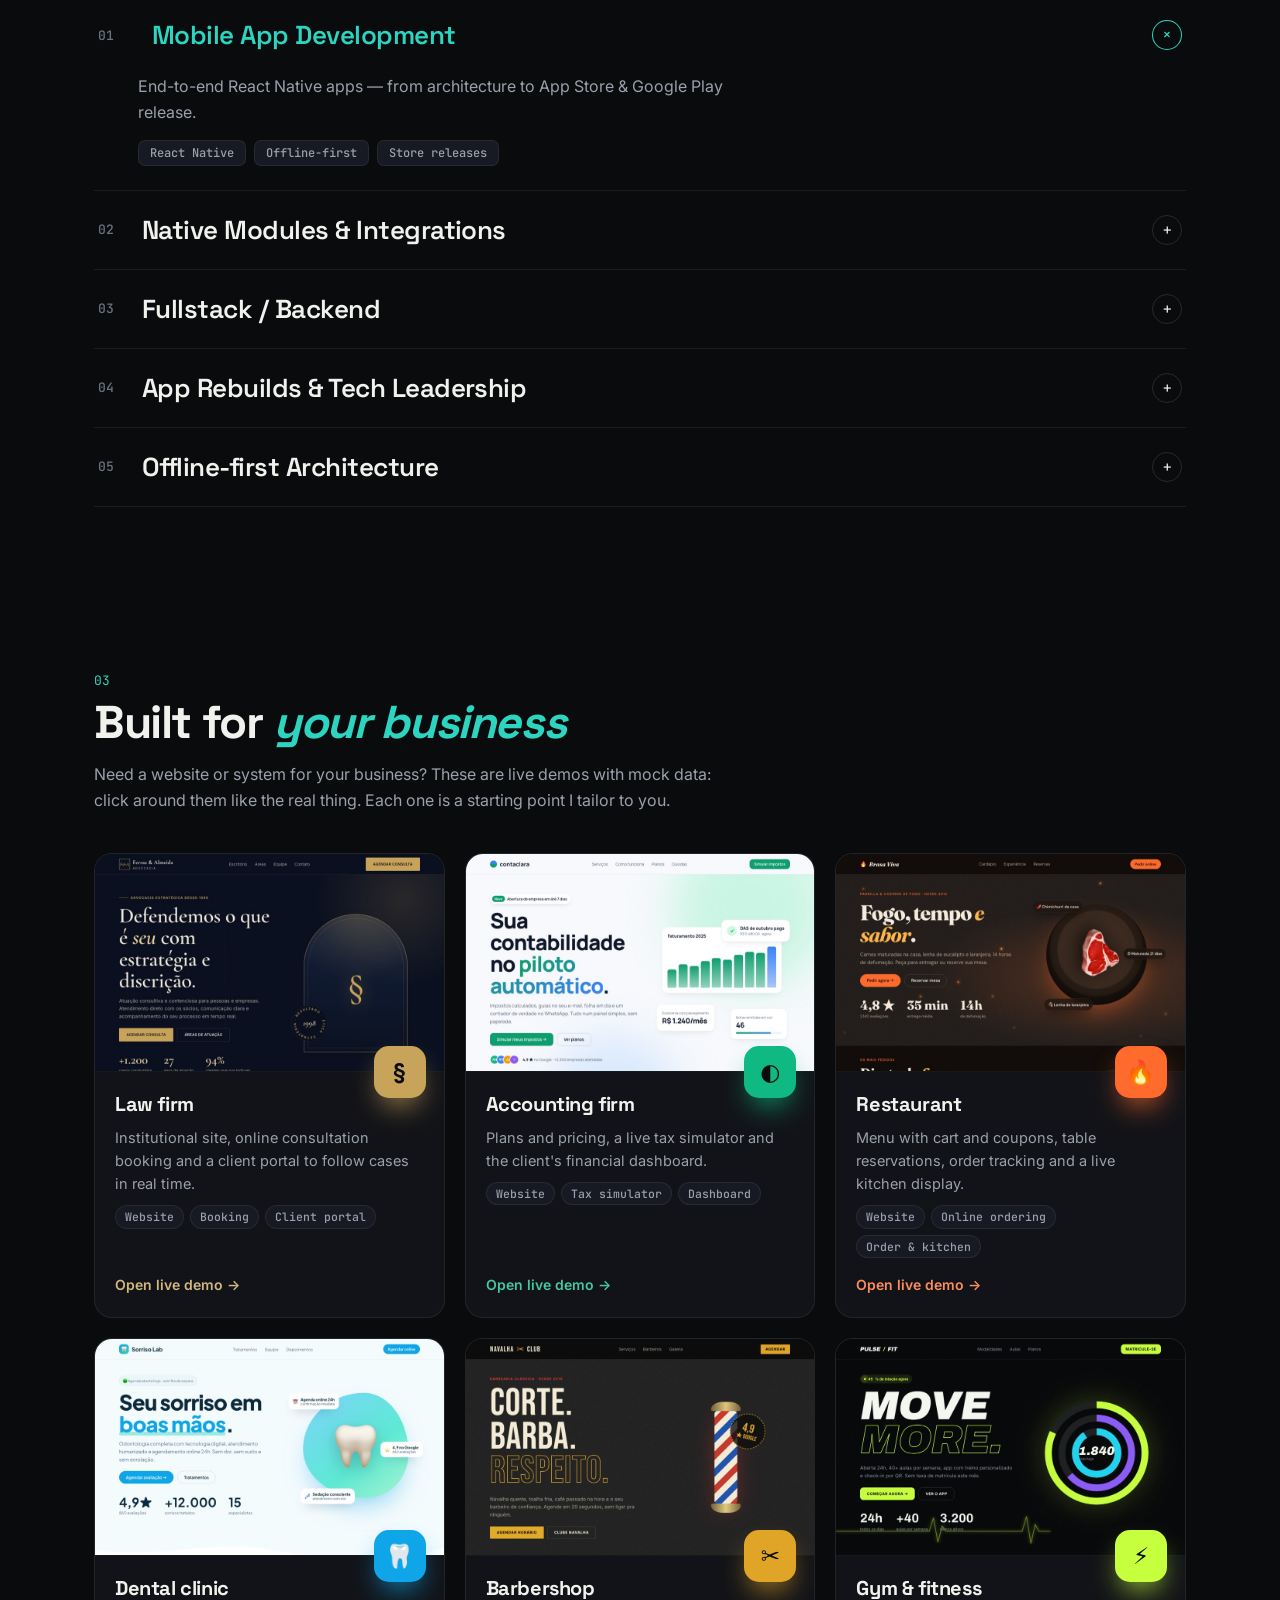
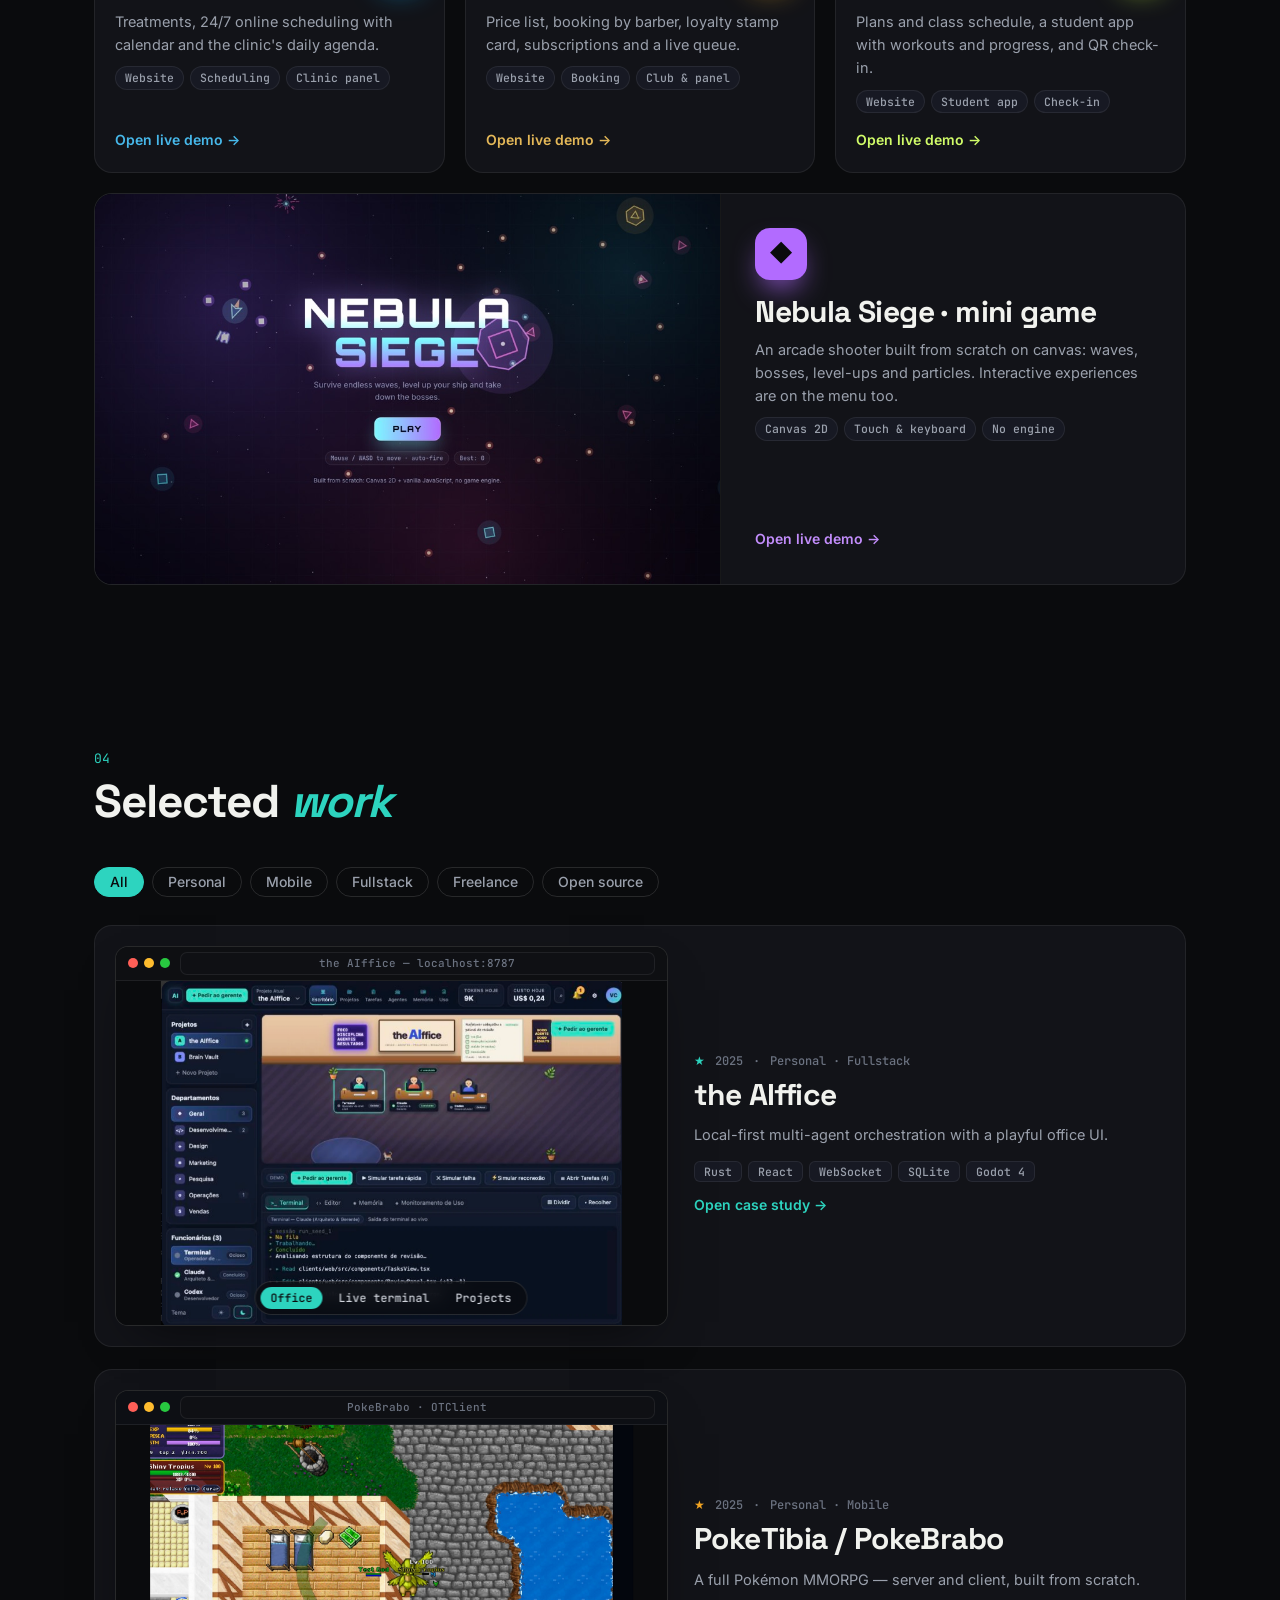
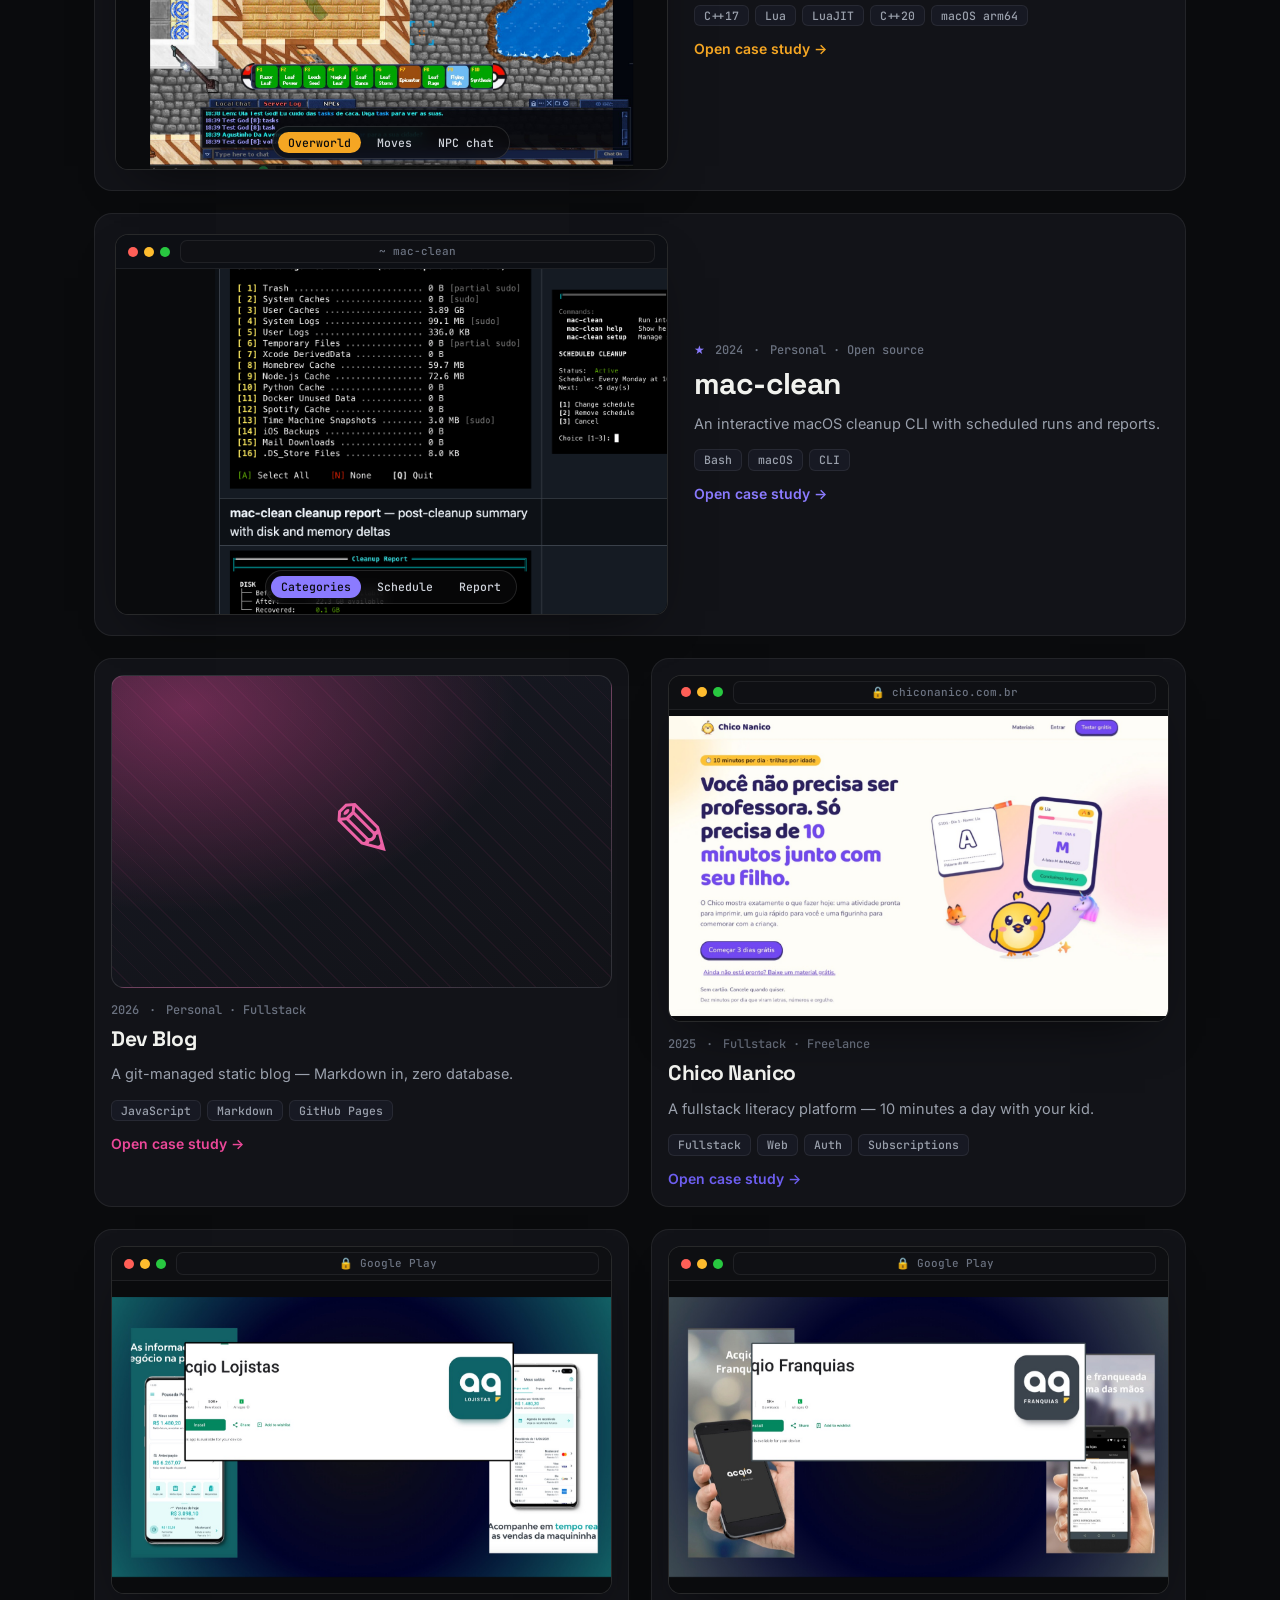
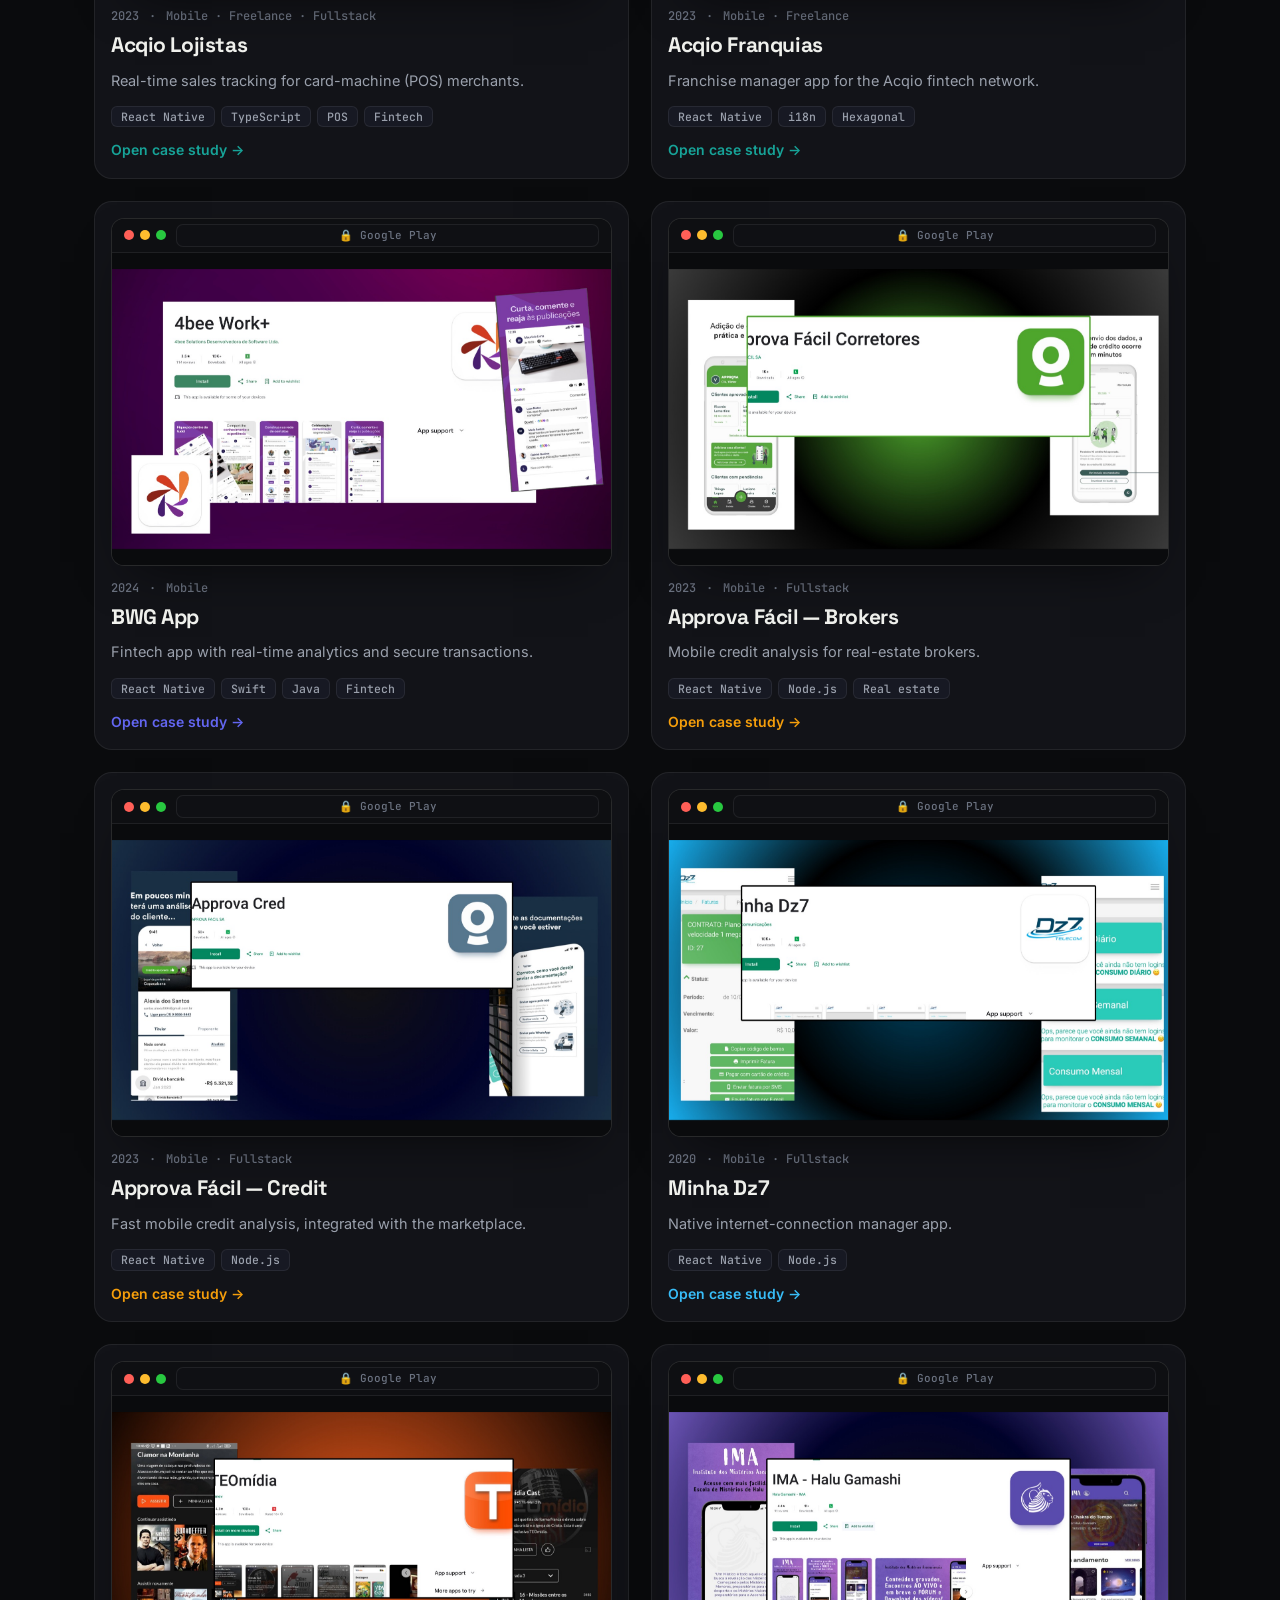
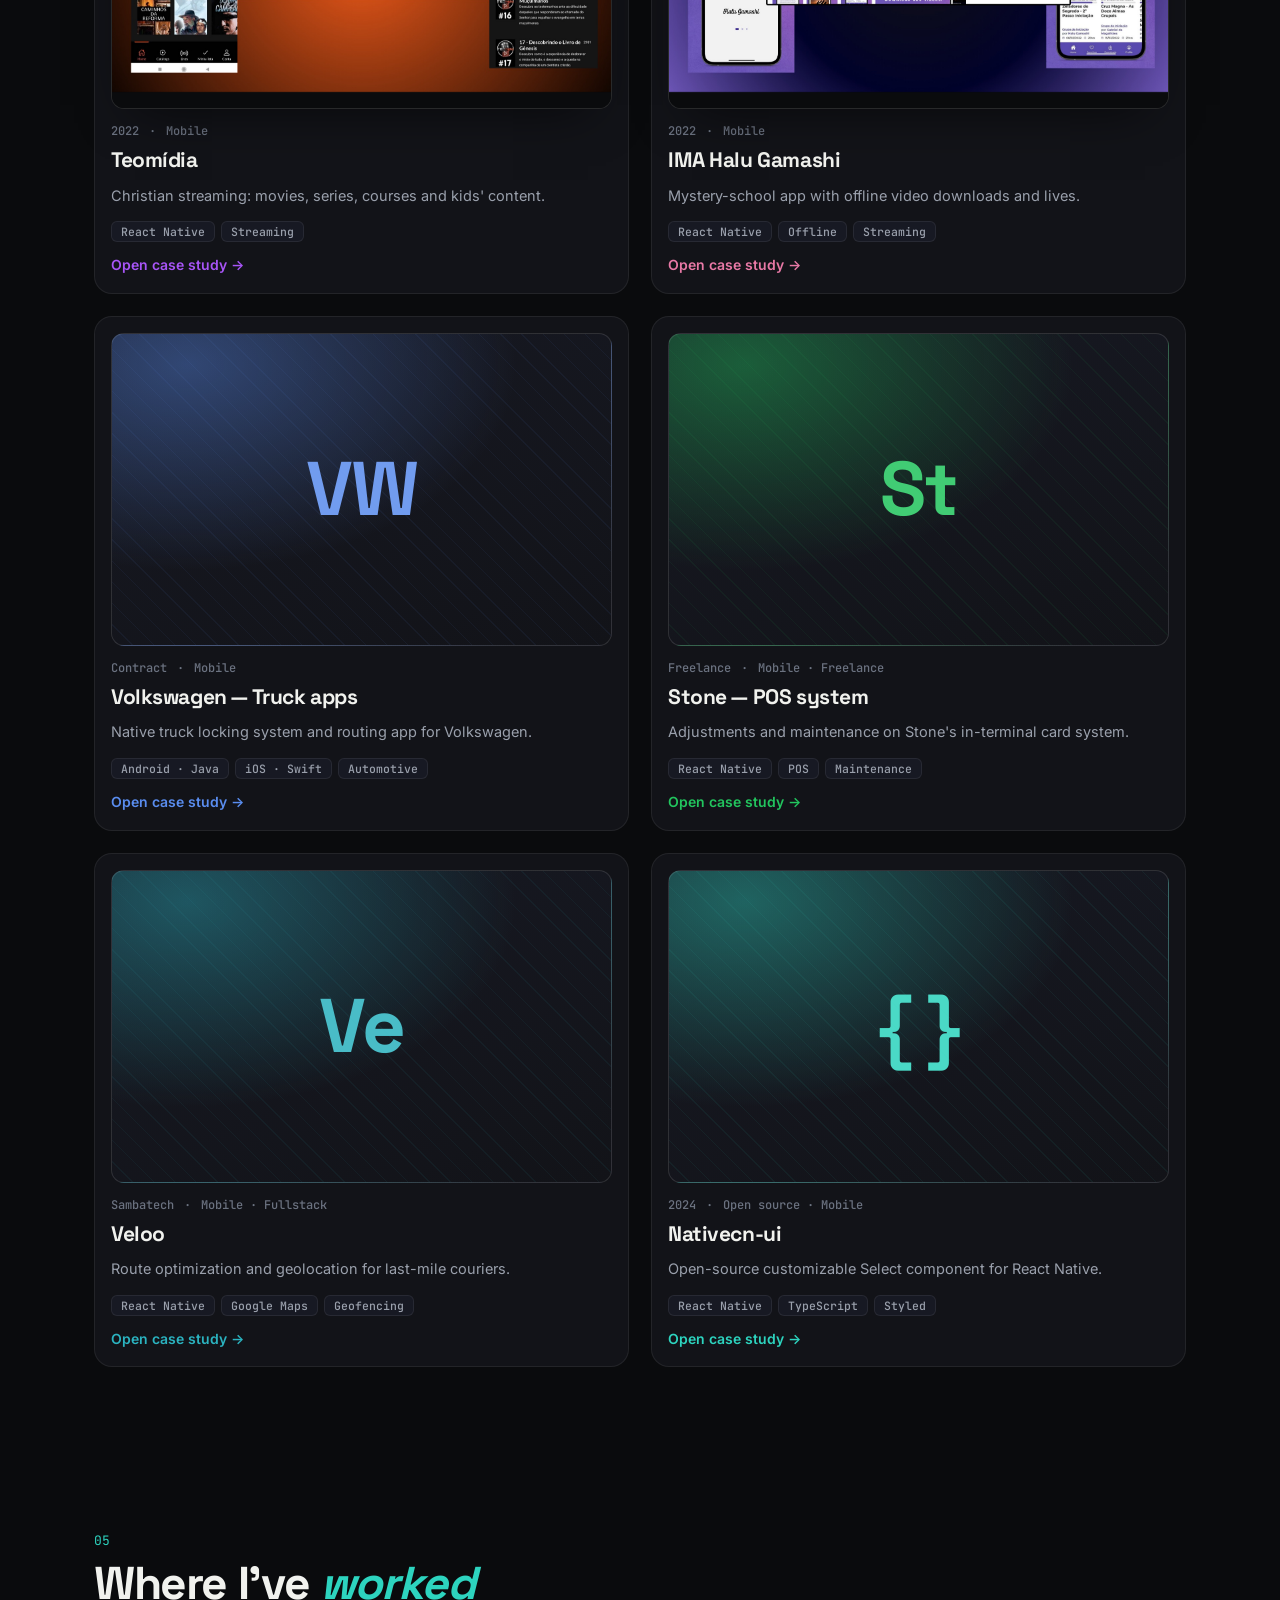
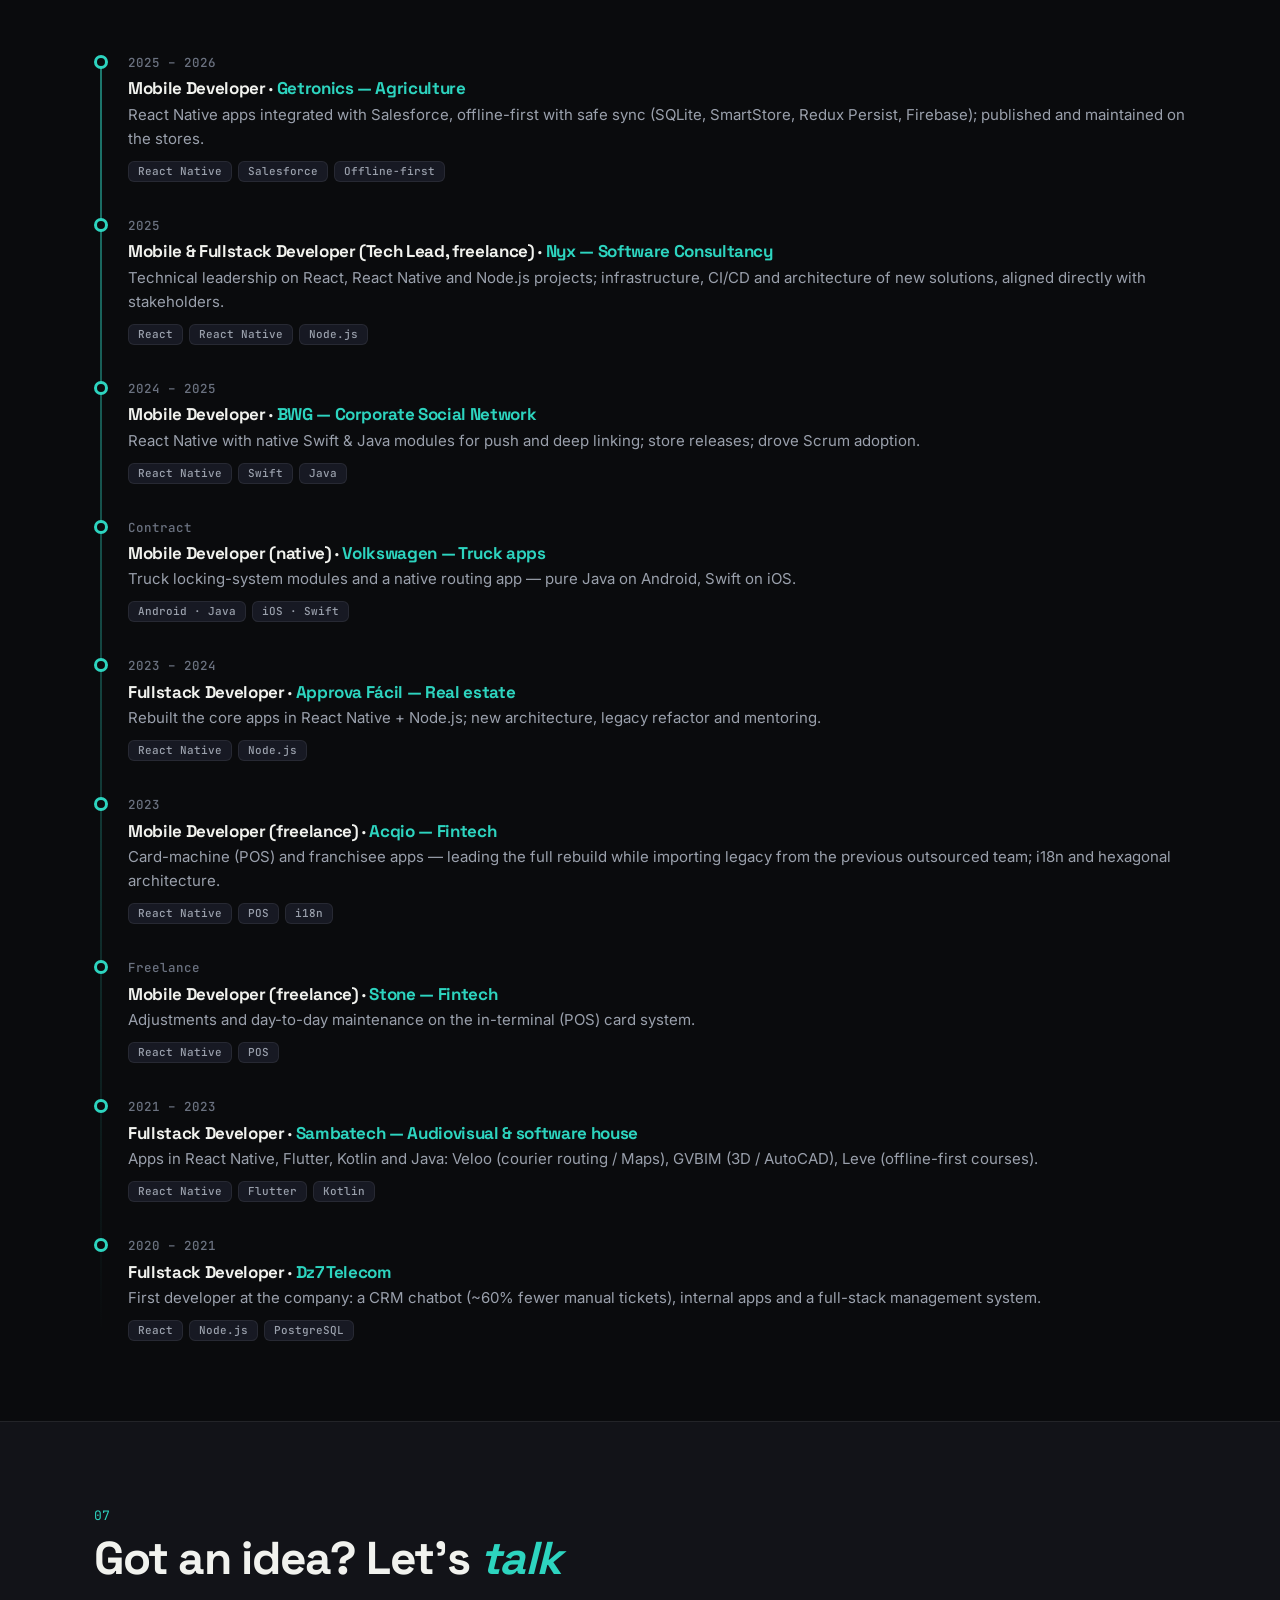
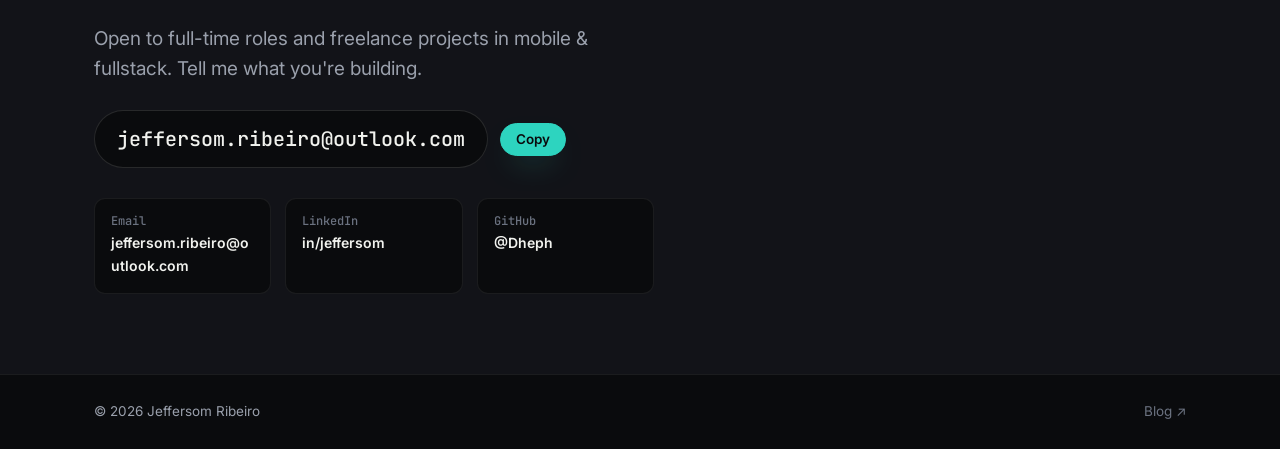
==== commit 46c5ad34: "feat(solutions): demos navegáveis por setor + mini game - Nova seção "Soluções / Built for your busi" ====
--- a/index.html
+++ b/index.html
@@ -30,6 +30,7 @@
       <nav class="nav__links" aria-label="Primary">
         <a href="#about"      data-i18n="ui.nav.about">About</a>
         <a href="#services"   data-i18n="ui.nav.services">Services</a>
+        <a href="#solutions"  data-i18n="ui.nav.solutions">Solutions</a>
         <a href="#work"       data-i18n="ui.nav.work">Work</a>
         <a href="#experience" data-i18n="ui.nav.experience">Experience</a>
         <a href="#contact"    data-i18n="ui.nav.contact">Contact</a>
@@ -98,11 +99,23 @@
       </div>
     </section>
 
+    <!-- SOLUTIONS (demos por setor) -->
+    <section class="section" id="solutions">
+      <div class="container">
+        <header class="shead">
+          <span class="shead__num mono" data-i18n="ui.sections.solutions.num">03</span>
+          <h2 class="shead__title"><span data-i18n="ui.sections.solutions.title">Built for</span> <em data-i18n="ui.sections.solutions.em">your business</em></h2>
+          <p class="shead__lead" data-i18n="solutions.lead"></p>
+        </header>
+        <div class="sols" id="sols"></div>
+      </div>
+    </section>
+
     <!-- WORK -->
     <section class="section" id="work">
       <div class="container">
         <header class="shead">
-          <span class="shead__num mono" data-i18n="ui.sections.work.num">03</span>
+          <span class="shead__num mono" data-i18n="ui.sections.work.num">04</span>
           <h2 class="shead__title"><span data-i18n="ui.sections.work.title">Selected</span> <em data-i18n="ui.sections.work.em">work</em></h2>
         </header>
         <div class="filters" id="filters" role="tablist" aria-label="Filter"></div>
--- a/css/styles.css
+++ b/css/styles.css
@@ -164,6 +164,37 @@
 .acc__desc { color: var(--muted); margin: 0 0 14px 44px; max-width: 640px; }
 .acc__tags { display: flex; flex-wrap: wrap; gap: 8px; margin: 0 0 24px 44px; }
 .acc__tags span { font: 500 12px/1 var(--font-mono); color: var(--muted); background: var(--surface-2); border: 1px solid var(--line); padding: 6px 11px; border-radius: 7px; }
+
+/* ============================ Solutions (demos por setor) ============================ */
+.shead__lead { color: var(--muted); max-width: 640px; margin: 14px 0 0; font-size: 16px; }
+.sols { display: grid; grid-template-columns: repeat(3, 1fr); gap: 20px; }
+.sol { position: relative; display: flex; flex-direction: column; overflow: hidden; isolation: isolate;
+  background: var(--surface); border: 1px solid var(--line); border-radius: var(--radius);
+  transition: transform .35s cubic-bezier(.2,.8,.2,1), border-color .3s, box-shadow .35s; }
+.sol:hover, .sol:focus-visible { transform: translateY(-6px); outline: none;
+  border-color: color-mix(in srgb, var(--accent) 60%, transparent);
+  box-shadow: 0 30px 70px -30px color-mix(in srgb, var(--accent) 60%, transparent); }
+.sol__shot { aspect-ratio: 16 / 10; overflow: hidden; background: #050608; border-bottom: 1px solid var(--line); }
+/* miniatura é a página inteira: no hover ela "rola" até o fim (fake navigation) */
+.sol__shot img { width: 100%; height: 100%; object-fit: cover; object-position: 50% 0; transition: object-position 5s cubic-bezier(.45,0,.25,1); }
+.sol:hover .sol__shot img, .sol:focus-visible .sol__shot img { object-position: 50% 100%; }
+.sol__body { position: relative; flex: 1; display: flex; flex-direction: column; gap: 10px; padding: 22px 20px 20px; }
+.sol__icon { position: absolute; top: -26px; right: 18px; display: grid; place-items: center; width: 52px; height: 52px; border-radius: 15px;
+  background: var(--accent); color: #0a0b0d; font-size: 23px; font-weight: 700;
+  box-shadow: 0 14px 30px -10px var(--accent); transition: transform .45s cubic-bezier(.2,.8,.2,1); }
+.sol:hover .sol__icon { transform: rotate(-10deg) scale(1.1); }
+.sol__title { font-size: 20px; font-weight: 700; letter-spacing: -.02em; padding-right: 60px; }
+.sol__desc { color: var(--muted); font-size: 14.5px; margin: 0; }
+.sol__screens { display: flex; flex-wrap: wrap; gap: 6px; }
+.sol__screens span { font: 500 11.5px/1 var(--font-mono); color: var(--muted); background: var(--surface-2); border: 1px solid var(--line); padding: 5px 9px; border-radius: 999px; }
+.sol__more { margin-top: auto; padding-top: 6px; font-weight: 600; font-size: 14px; color: color-mix(in srgb, var(--accent) 75%, var(--text)); }
+.sol--wide { grid-column: 1 / -1; display: grid; grid-template-columns: 1.35fr 1fr; }
+.sol--wide .sol__shot { aspect-ratio: auto; min-height: 300px; border-bottom: 0; border-right: 1px solid var(--line); }
+.sol--wide .sol__shot img { transition: transform 1.2s cubic-bezier(.2,.8,.2,1); }
+.sol--wide:hover .sol__shot img { object-position: 50% 0; transform: scale(1.06); }
+.sol--wide .sol__body { justify-content: center; padding: 34px; }
+.sol--wide .sol__icon { position: static; margin-bottom: 6px; }
+.sol--wide .sol__title { font-size: clamp(22px, 3vw, 30px); padding-right: 0; }
 
 /* ============================ Filters ============================ */
 .filters { display: flex; flex-wrap: wrap; gap: 8px; margin-bottom: 28px; }
@@ -325,6 +356,7 @@
   .portrait { width: min(72%, 320px); }
   .about { grid-template-columns: 1fr; }
   .card--feat { grid-template-columns: 1fr; }
+  .sols { grid-template-columns: 1fr 1fr; }
 }
 @media (max-width: 680px) {
   .nav__links { position: absolute; top: 70px; left: 0; right: 0; flex-direction: column; gap: 2px;
@@ -335,6 +367,9 @@
   .nav__burger { display: inline-flex; }
   .nav__actions .btn { display: none; }
   .work { grid-template-columns: 1fr; }
+  .writing { grid-template-columns: 1fr; }
+  .sols, .sol--wide { grid-template-columns: 1fr; }
+  .sol--wide .sol__shot { min-height: 0; aspect-ratio: 16 / 10; border-right: 0; border-bottom: 1px solid var(--line); }
   .contact__links { grid-template-columns: 1fr; }
   .case__panel { width: 100%; border-left: 0; }
   .floaters .f2, .floaters .f4 { right: -2%; }
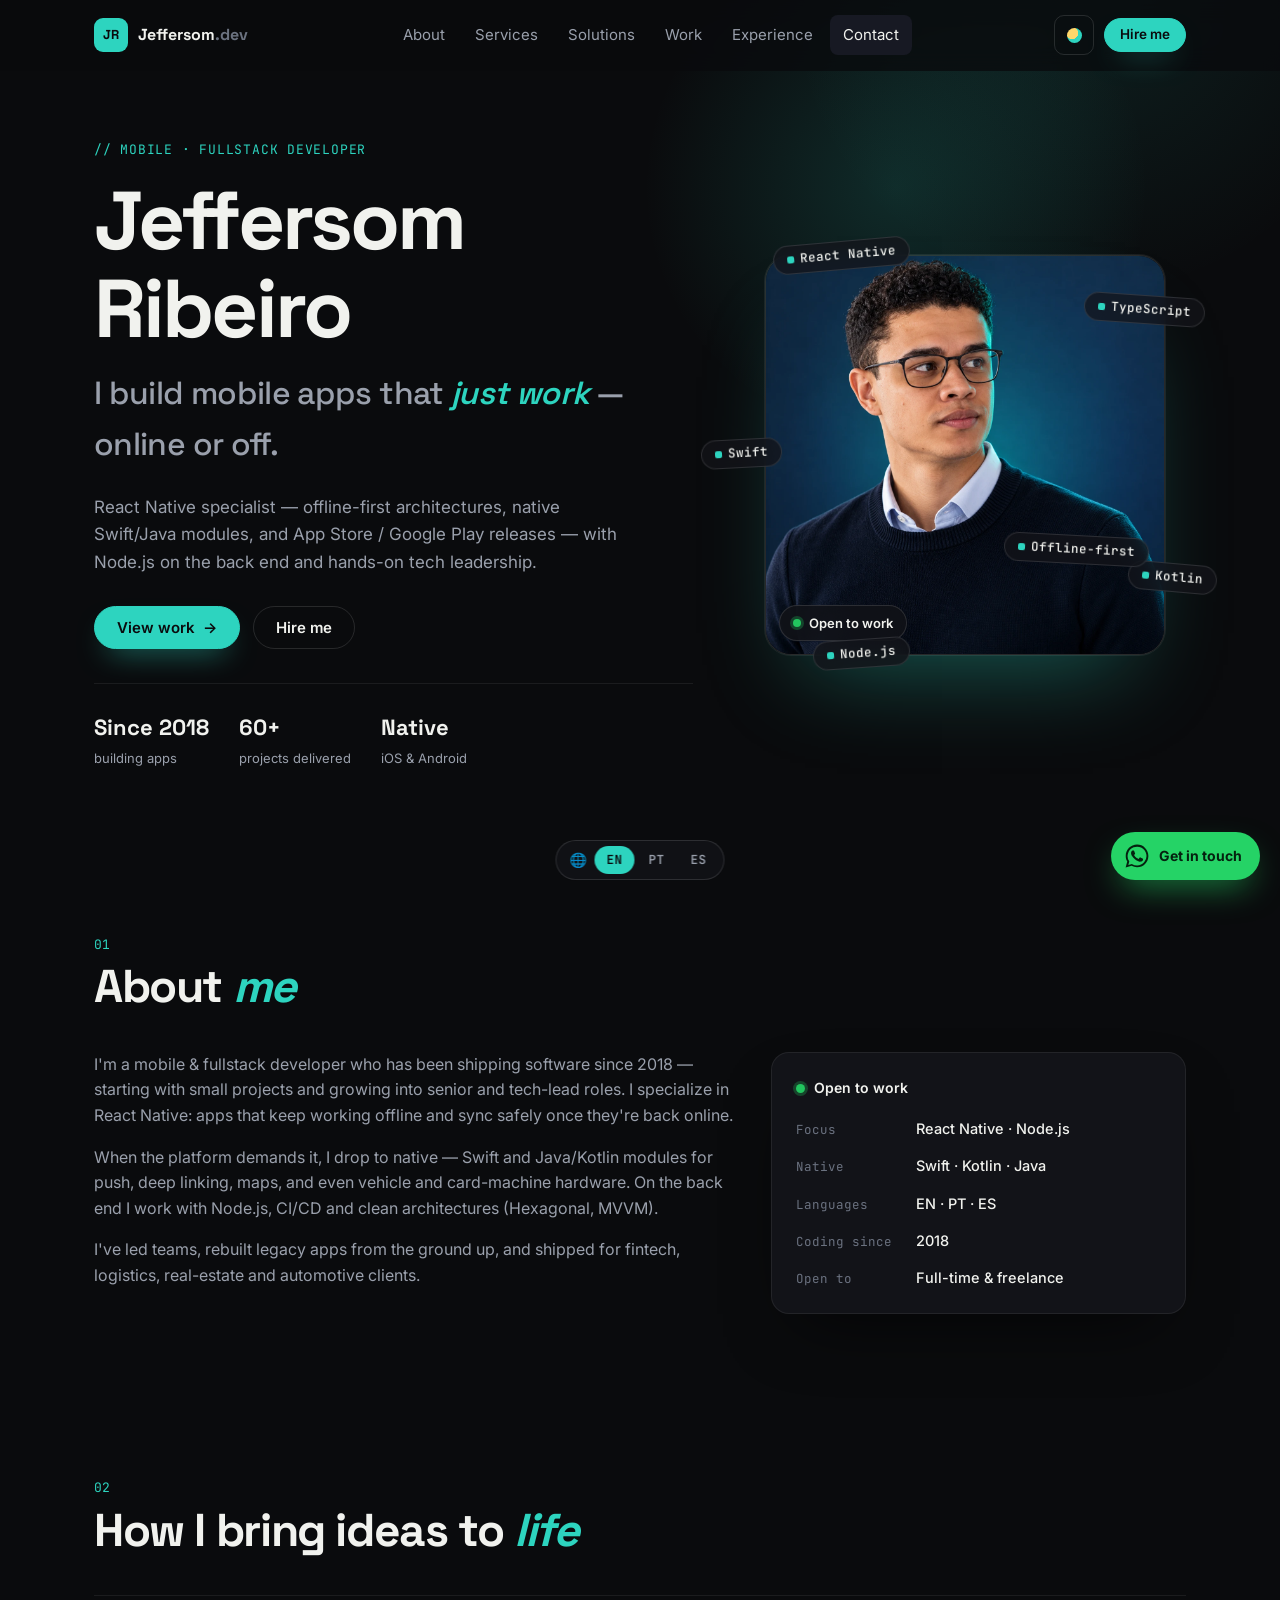
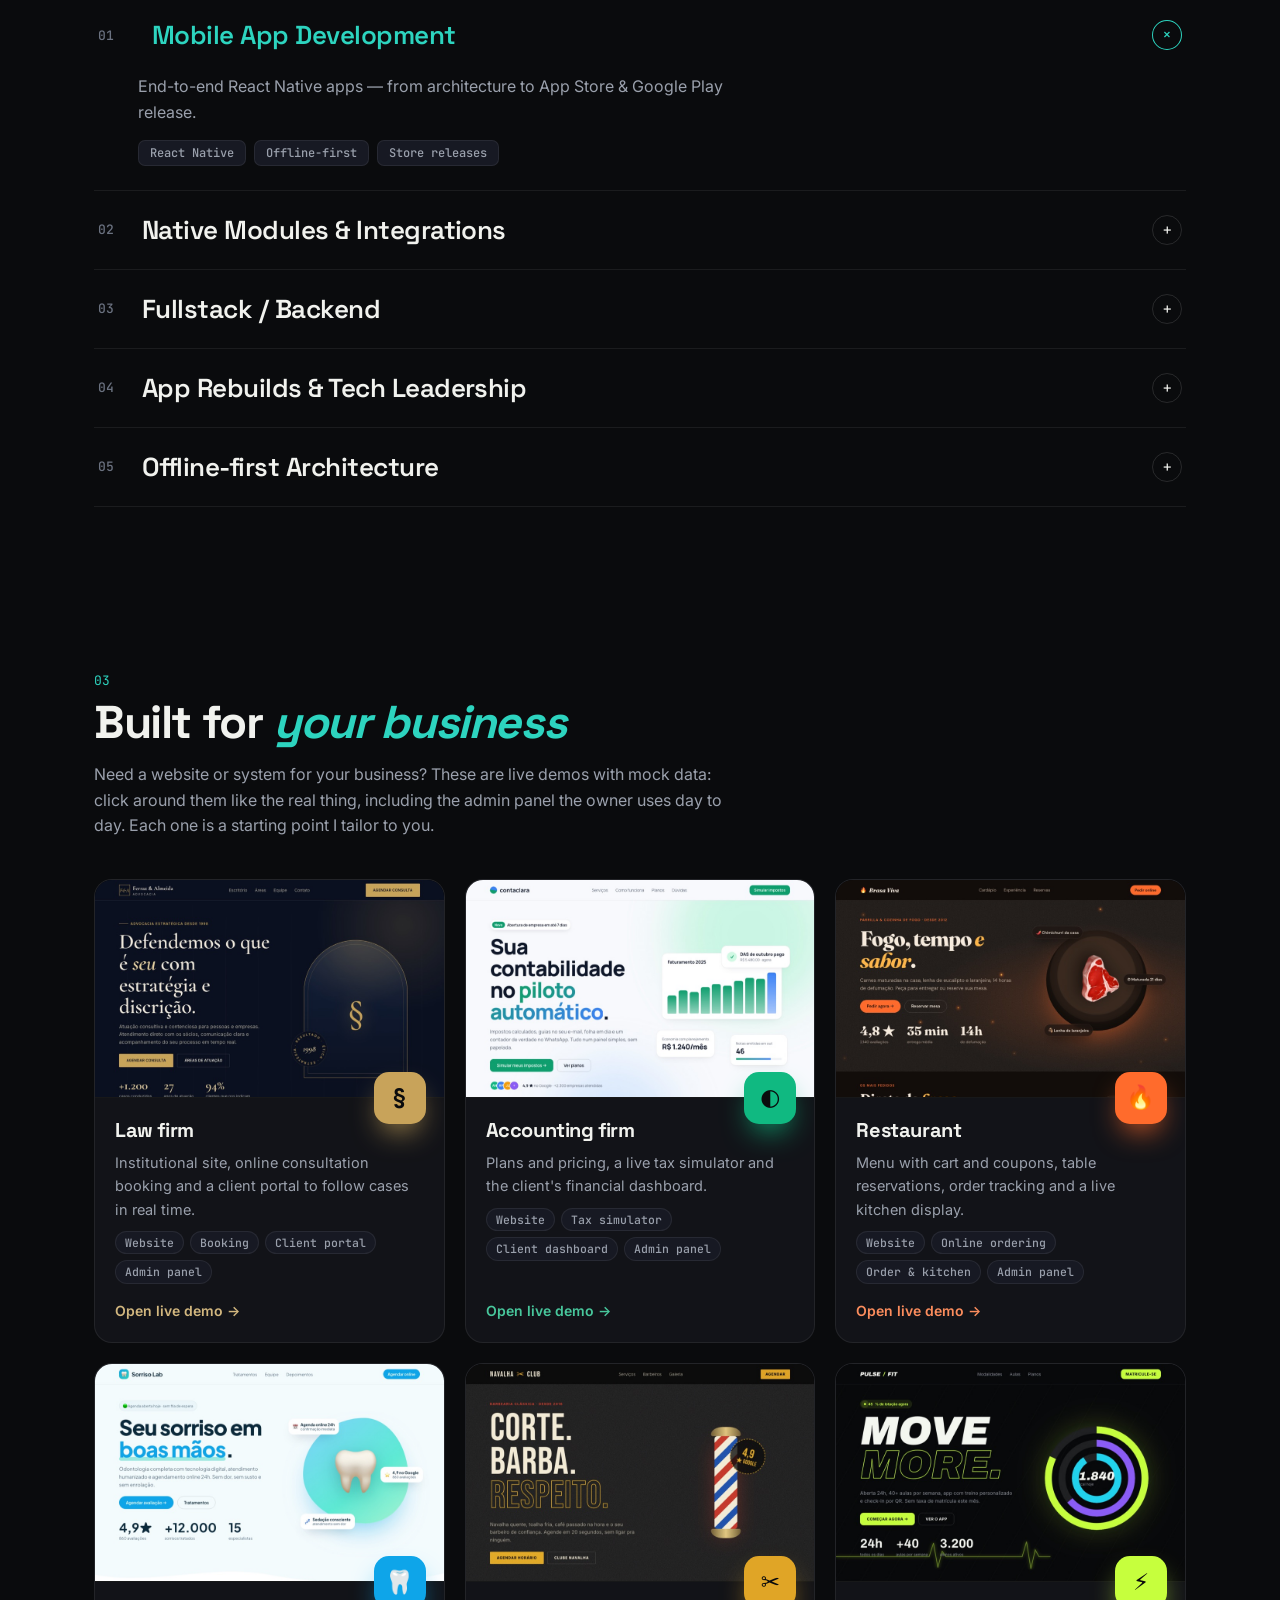
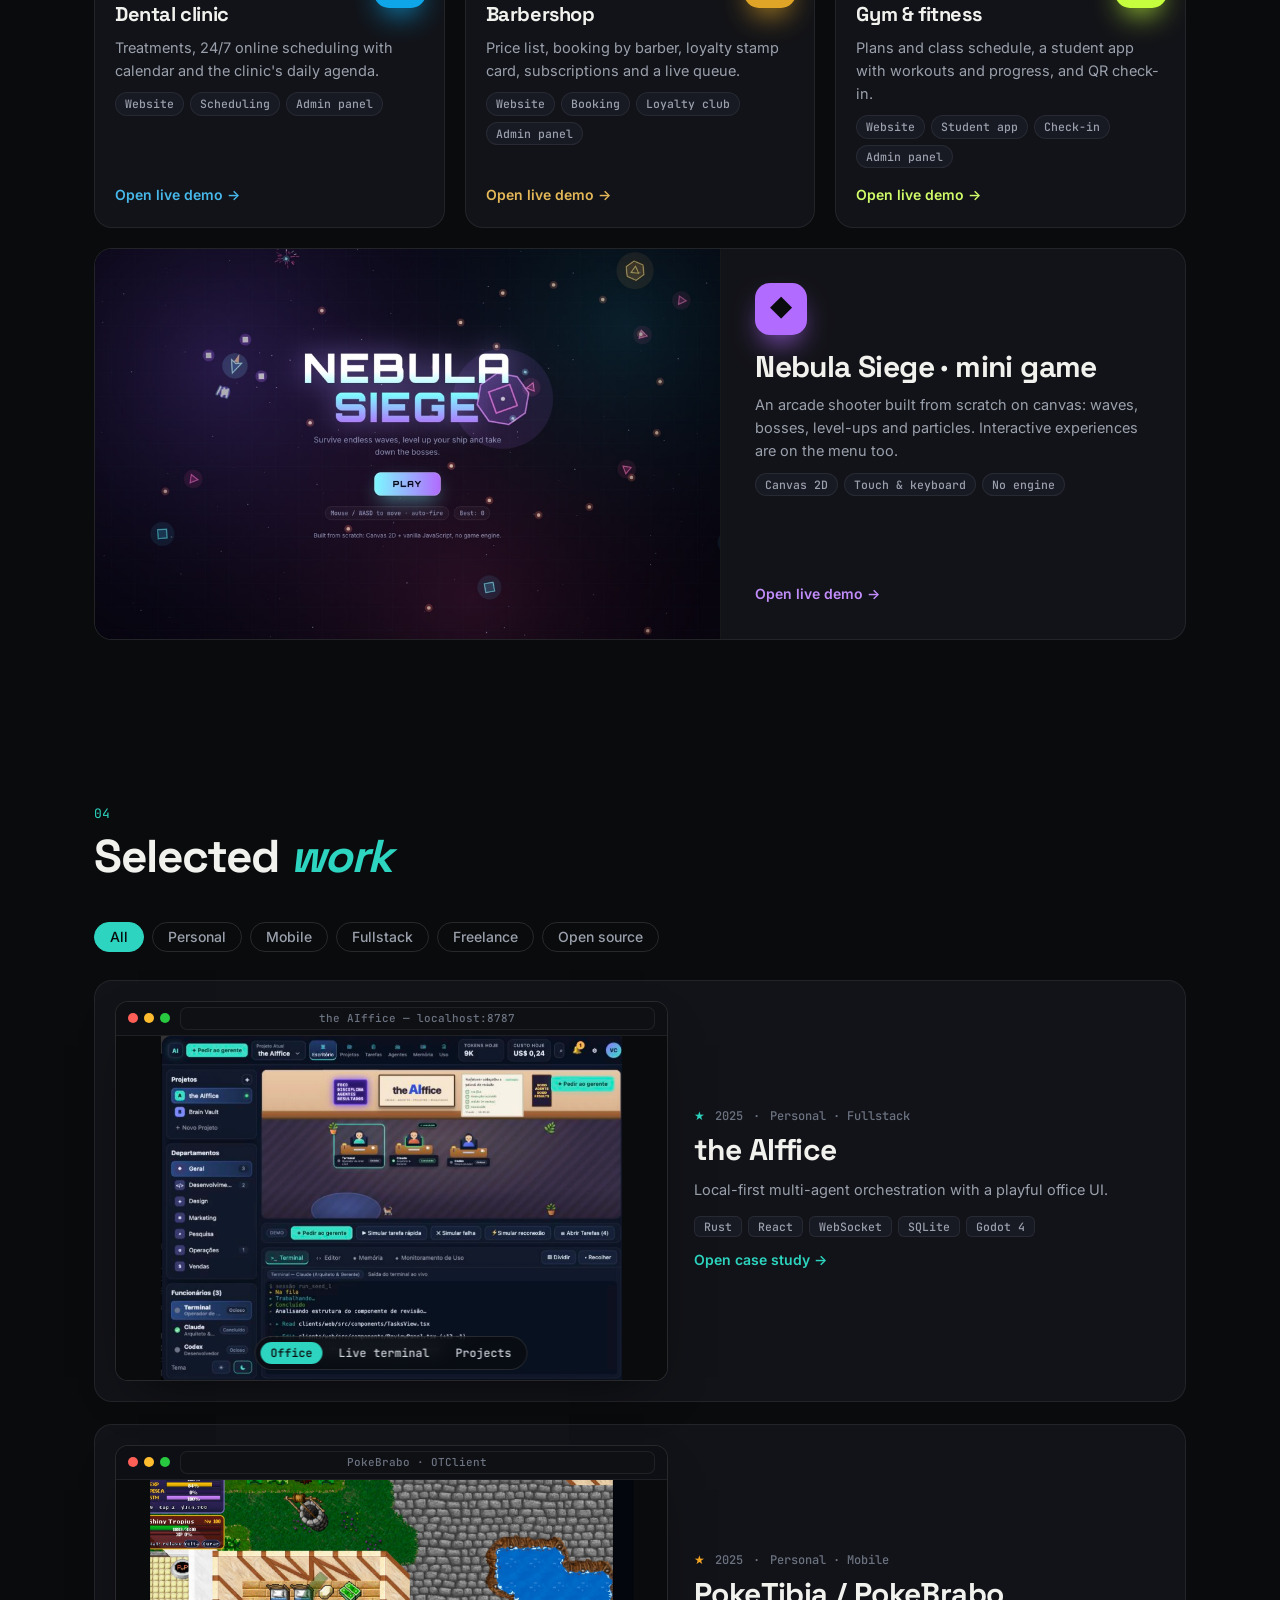
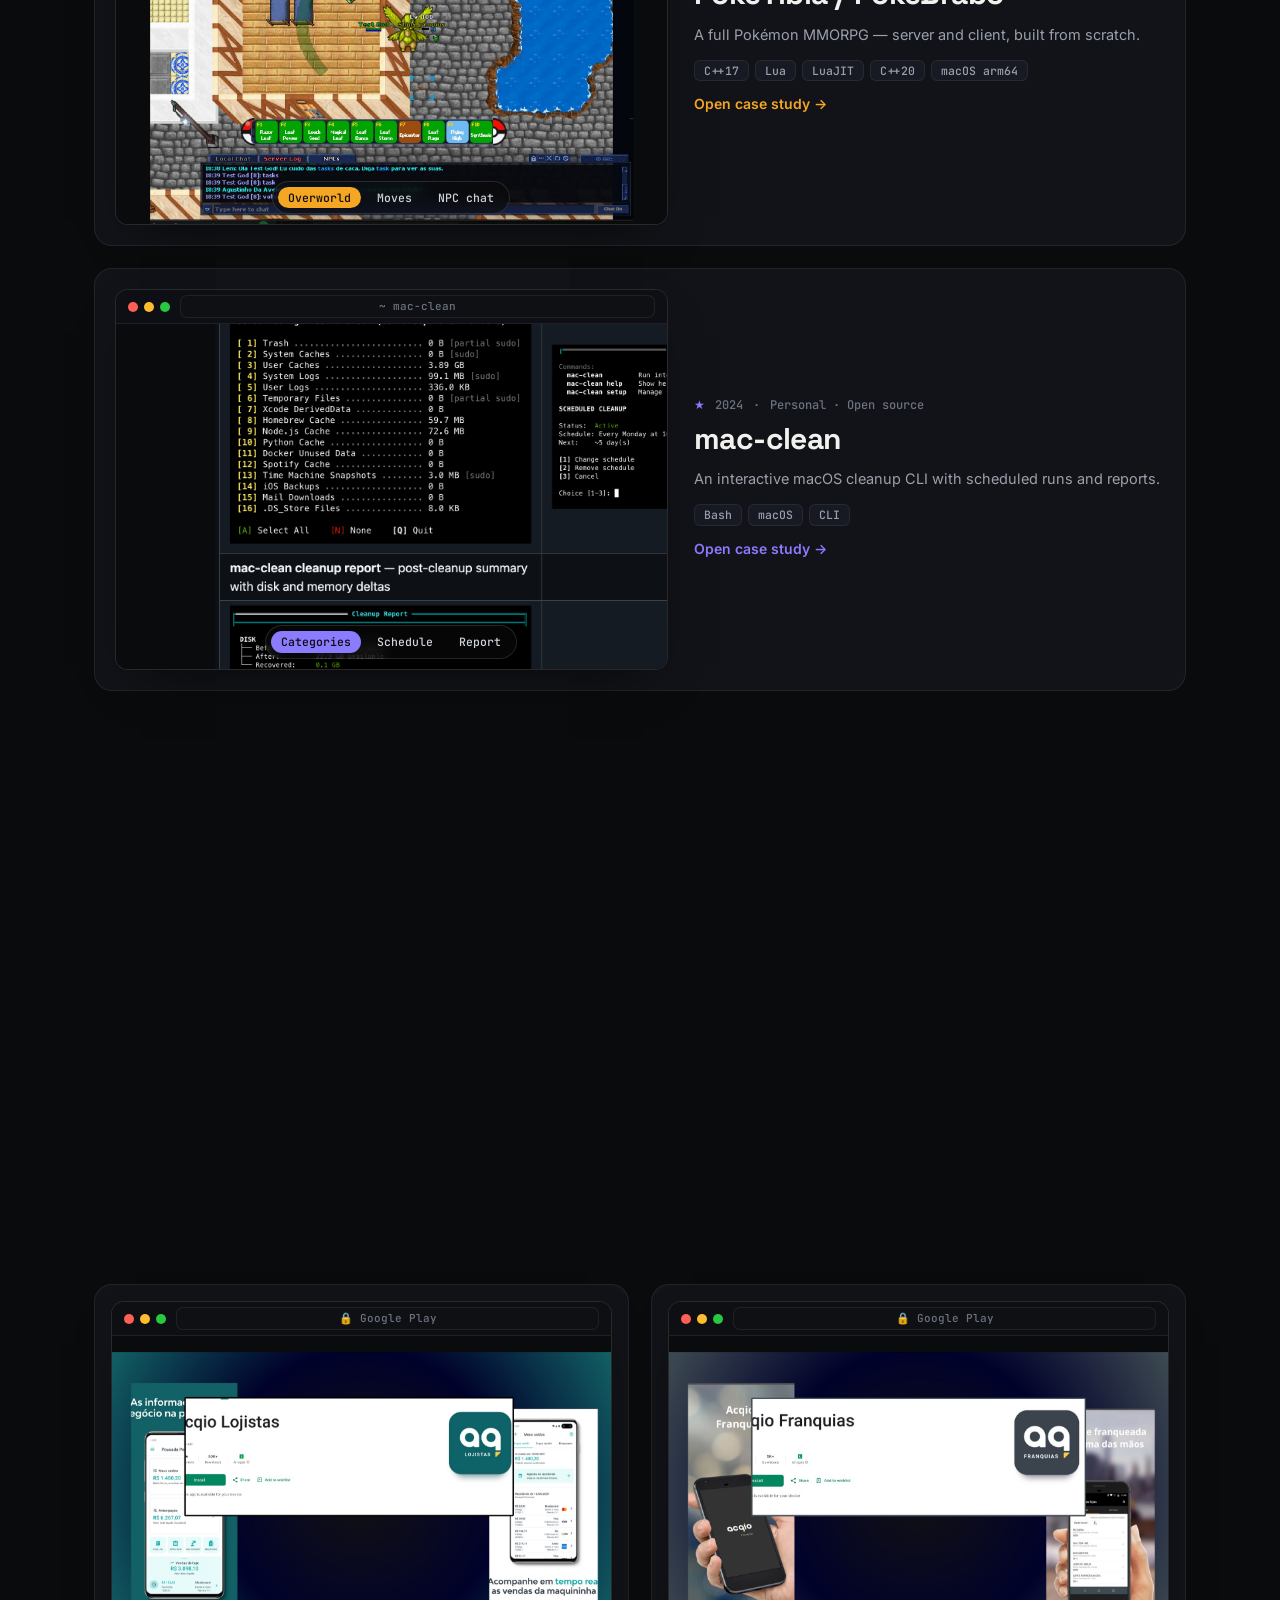
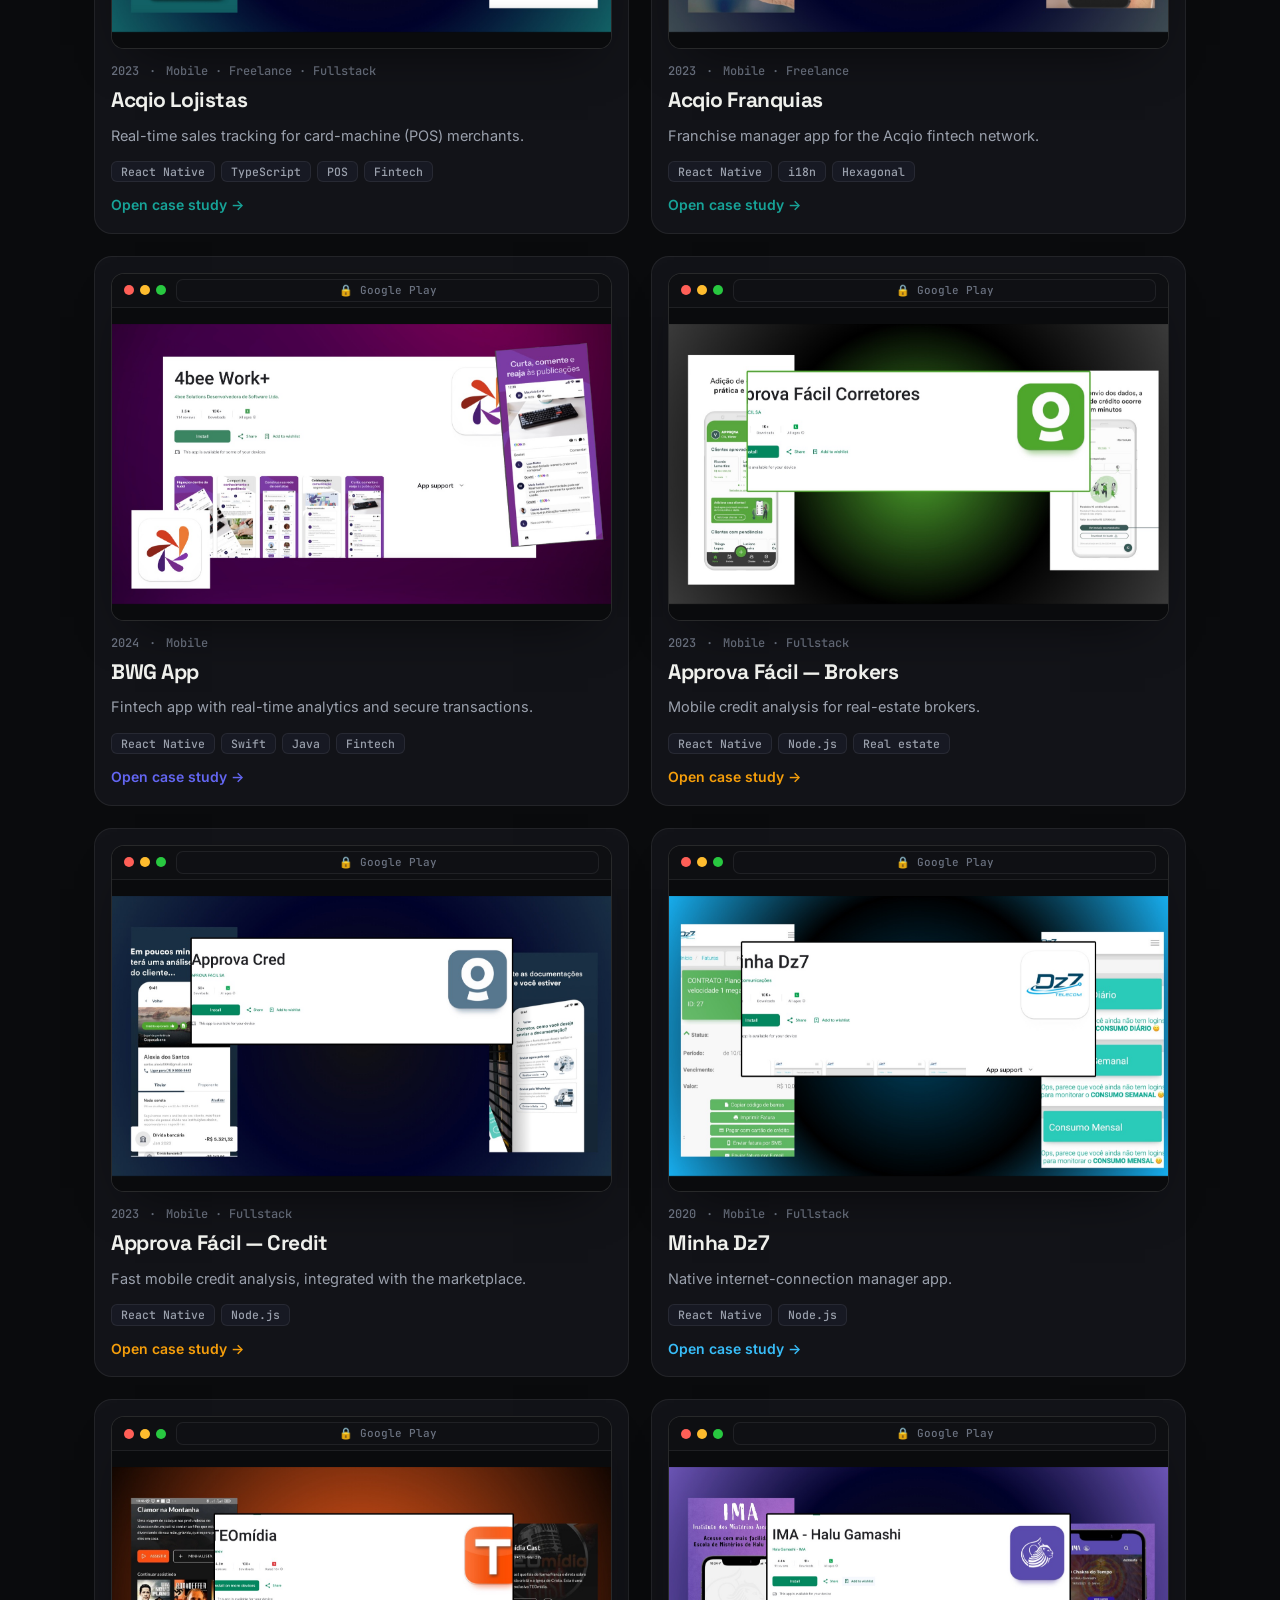
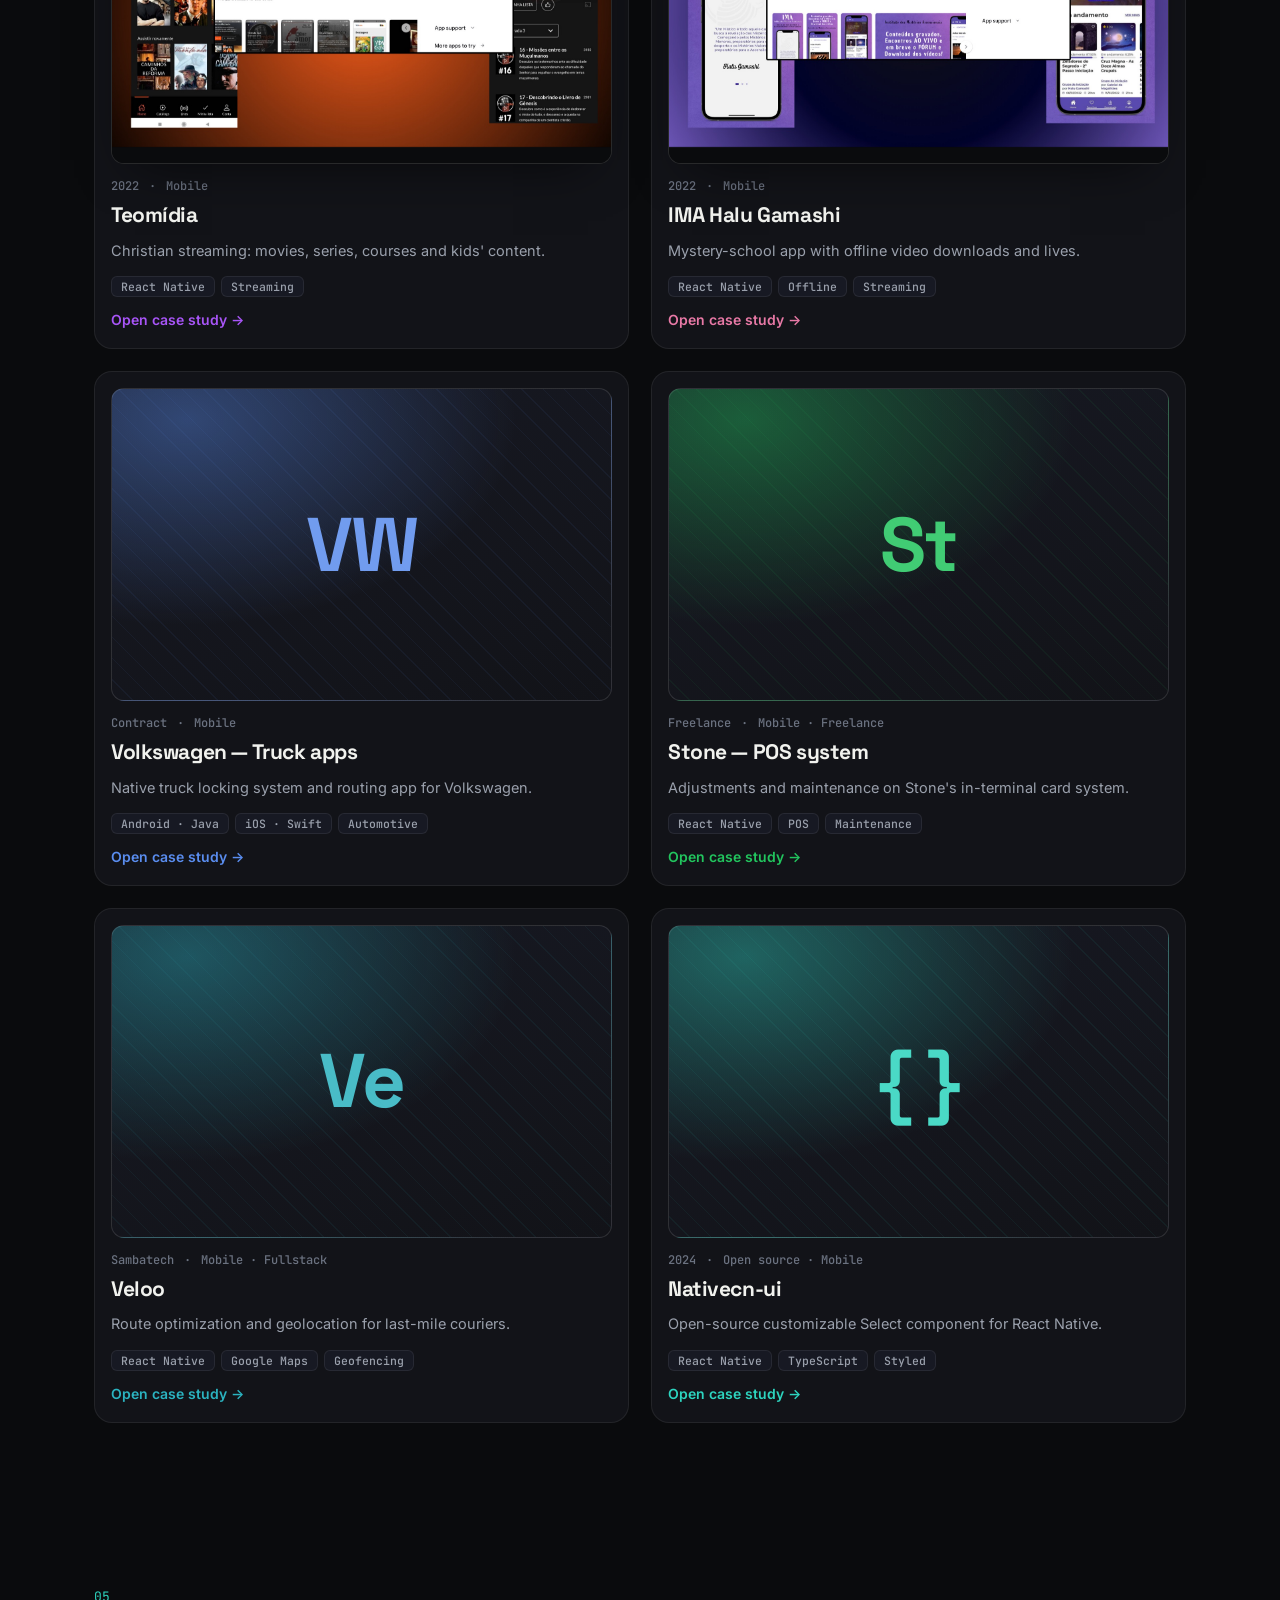
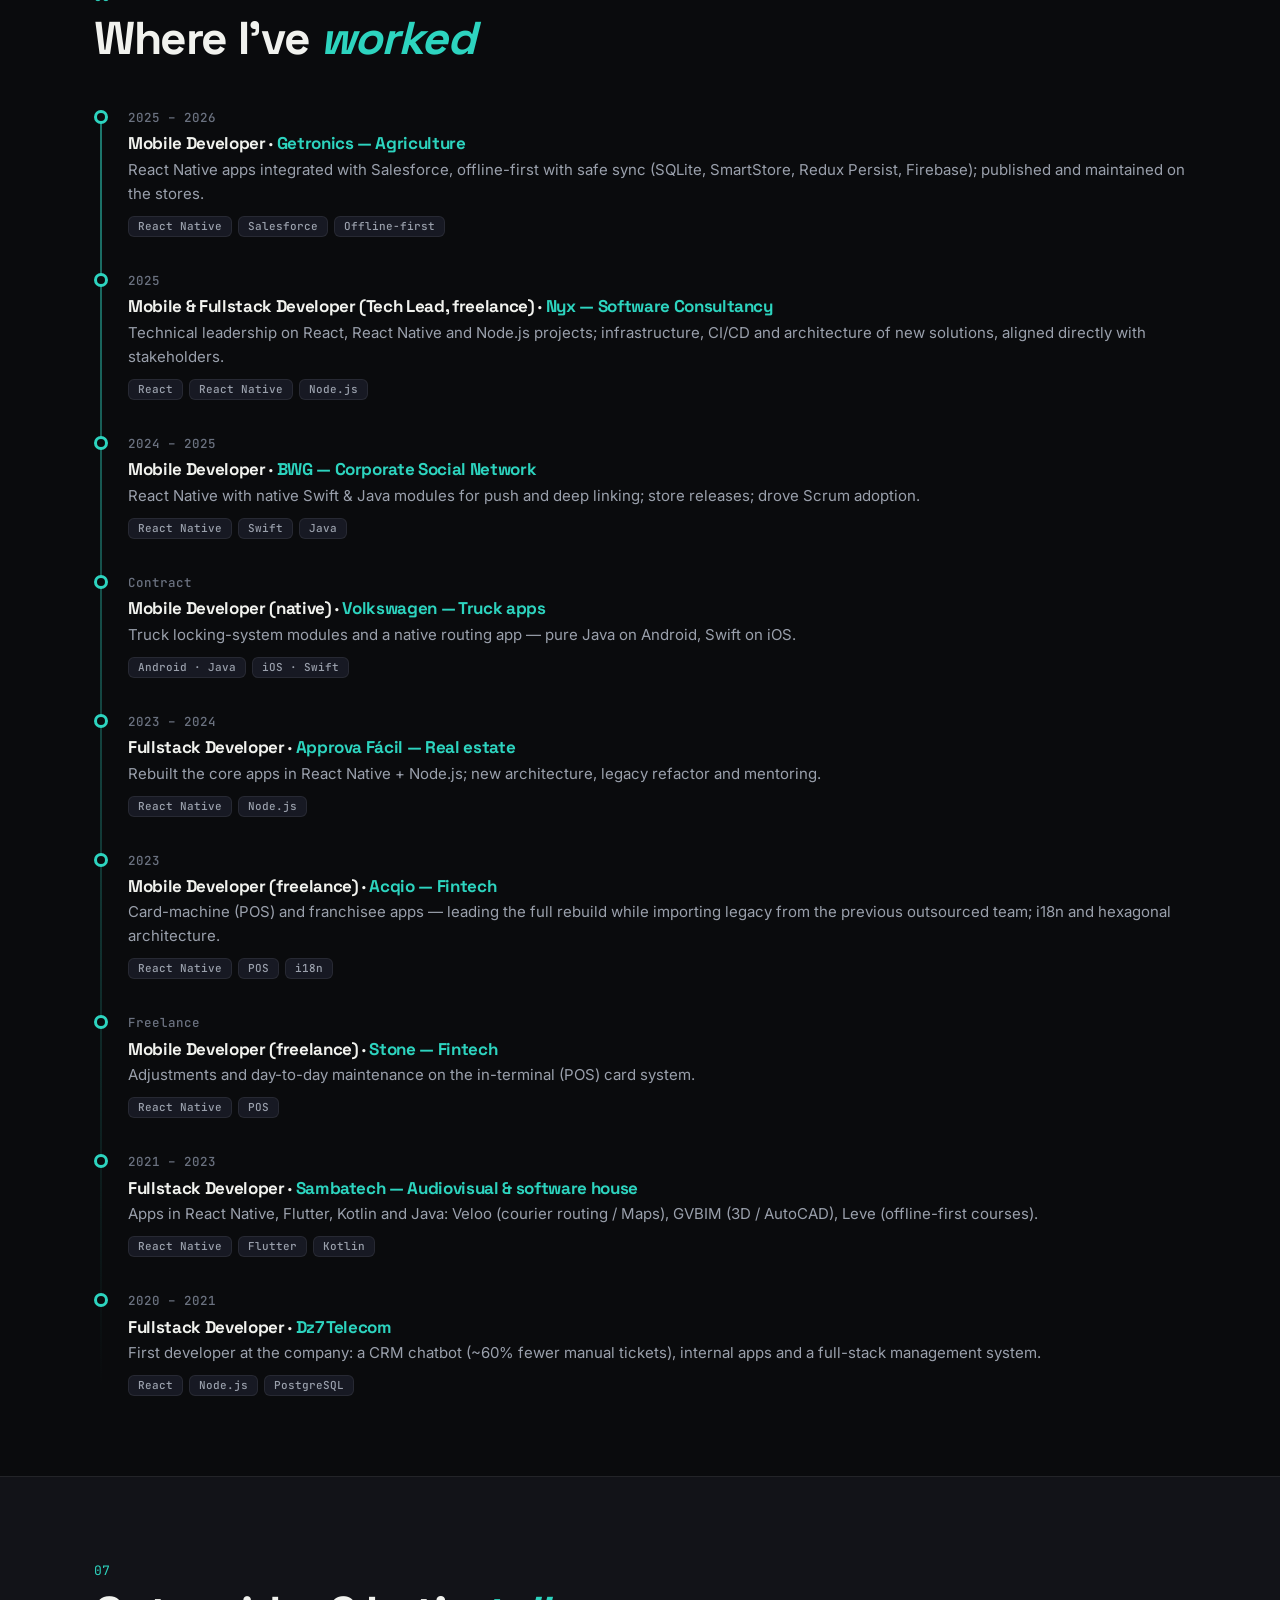
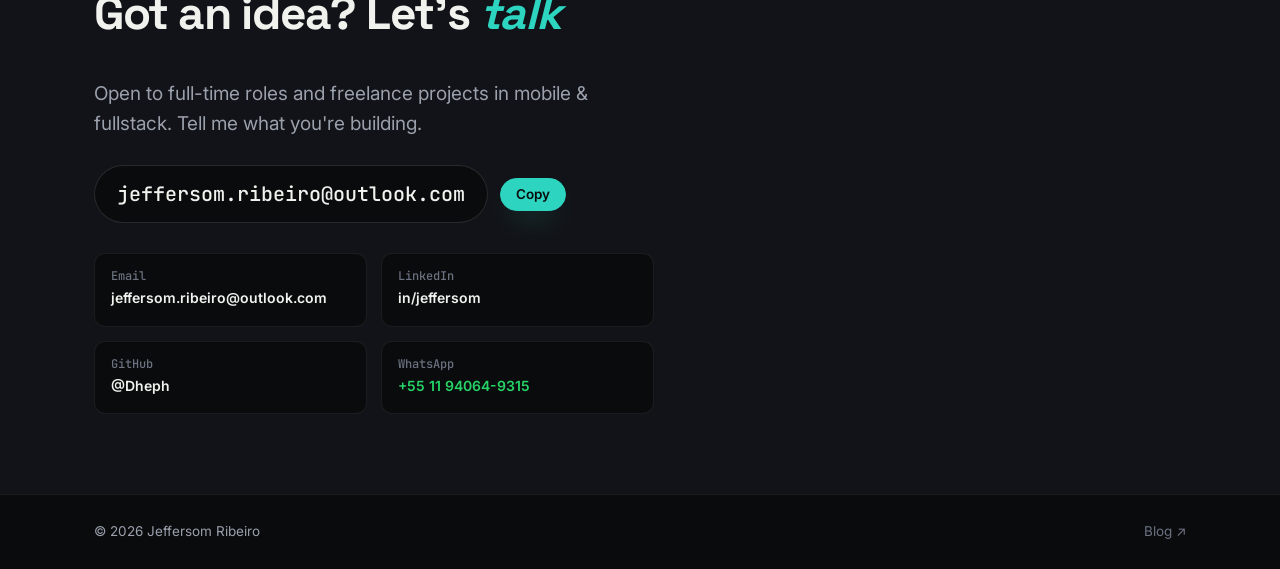
==== commit 3e4f40b9: "feat(contato): WhatsApp no contato e botão flutuante no portfólio e nas demos Mensagem pré-preenchid" ====
--- a/index.html
+++ b/index.html
@@ -184,6 +184,12 @@
     </article>
   </div>
 
+  <!-- WHATSAPP (floating) -->
+  <a class="wa-float" id="waFloat" href="https://wa.me/5511940649315" target="_blank" rel="noopener" aria-label="WhatsApp">
+    <svg viewBox="0 0 24 24" aria-hidden="true"><path fill="currentColor" d="M17.47 14.38c-.3-.15-1.75-.86-2.02-.96-.27-.1-.47-.15-.67.15-.2.3-.77.96-.94 1.16-.17.2-.35.22-.64.07-.3-.15-1.25-.46-2.38-1.47-.88-.79-1.47-1.76-1.65-2.05-.17-.3-.02-.46.13-.6.13-.14.3-.35.45-.52.15-.17.2-.3.3-.5.1-.2.05-.37-.02-.52-.08-.15-.67-1.61-.92-2.2-.24-.58-.49-.5-.67-.51h-.57c-.2 0-.52.07-.79.37-.27.3-1.04 1.02-1.04 2.48s1.07 2.88 1.21 3.08c.15.2 2.1 3.2 5.08 4.49.71.31 1.26.49 1.69.63.71.22 1.36.19 1.87.12.57-.09 1.75-.72 2-1.41.25-.69.25-1.29.17-1.41-.07-.12-.27-.2-.57-.35M12.05 21.5h-.01a9.4 9.4 0 0 1-4.8-1.31l-.34-.2-3.57.93.95-3.48-.22-.36a9.41 9.41 0 1 1 7.99 4.42M20.06 3.9A11.25 11.25 0 0 0 12.05.6C5.8.6.72 5.68.72 11.93c0 2 .52 3.95 1.52 5.66L.62 23.4l5.95-1.56a11.3 11.3 0 0 0 5.47 1.4h.01c6.24 0 11.33-5.08 11.33-11.33 0-3.03-1.18-5.87-3.32-8.01"/></svg>
+    <span data-i18n="contact.waFloat">Get in touch</span>
+  </a>
+
   <!-- LANGUAGE SWITCHER (floating) -->
   <div class="langbar" id="langbar" role="group" aria-label="Language">
     <span class="langbar__globe" aria-hidden="true">🌐</span>
--- a/css/styles.css
+++ b/css/styles.css
@@ -274,7 +274,7 @@
 .contact__pill { font-family: var(--font-mono); font-size: clamp(15px, 2.6vw, 20px); font-weight: 500; color: var(--text);
   background: var(--bg); border: 1px solid var(--line-2); border-radius: 999px; padding: 12px 22px; transition: border-color .2s, color .2s; }
 .contact__pill:hover { border-color: var(--accent); color: var(--accent); }
-.contact__links { display: grid; grid-template-columns: repeat(3, 1fr); gap: 14px; max-width: 560px; }
+.contact__links { display: grid; grid-template-columns: repeat(2, 1fr); gap: 14px; max-width: 560px; }
 .contact__card { display: flex; flex-direction: column; gap: 5px; background: var(--bg); border: 1px solid var(--line); border-radius: var(--radius-sm); padding: 16px; transition: transform .2s, border-color .2s; }
 .contact__card:hover { transform: translateY(-3px); border-color: var(--accent); }
 .contact__card .k { font: 500 12px/1 var(--font-mono); color: var(--dim); }
@@ -340,12 +340,23 @@
 .langbar button:hover { color: var(--text); }
 .langbar button.is-active { background: var(--accent); color: var(--accent-ink); }
 
+/* ============================ WhatsApp flutuante ============================ */
+.wa-float { position: fixed; z-index: 150; right: 20px; bottom: 20px; display: inline-flex; align-items: center; gap: 10px;
+  padding: 12px 18px 12px 14px; border-radius: 999px; background: #25d366; color: #05210f; font: 700 14px/1 var(--font-body);
+  box-shadow: 0 14px 34px -10px rgba(37,211,102,.65); transition: transform .2s, box-shadow .2s; animation: waIn .6s .8s cubic-bezier(.2,.8,.2,1) both; }
+.wa-float::before { content: ""; position: absolute; inset: 0; border-radius: inherit; box-shadow: 0 0 0 0 rgba(37,211,102,.55); animation: waPulse 2.4s 2s infinite; }
+.wa-float:hover { transform: translateY(-3px) scale(1.03); box-shadow: 0 18px 40px -10px rgba(37,211,102,.8); }
+.wa-float svg { width: 24px; height: 24px; flex: none; }
+.contact__card--wa .v { color: #25d366; }
+@keyframes waIn { from { opacity: 0; transform: translateY(20px) scale(.9); } }
+@keyframes waPulse { 0% { box-shadow: 0 0 0 0 rgba(37,211,102,.5); } 70%, 100% { box-shadow: 0 0 0 16px rgba(37,211,102,0); } }
+
 /* ============================ Reveal ============================ */
 [data-reveal] { opacity: 0; transform: translateY(18px); transition: opacity .55s ease var(--d,0ms), transform .55s ease var(--d,0ms); }
 [data-reveal].is-in { opacity: 1; transform: none; }
 @media (prefers-reduced-motion: reduce) {
   [data-reveal] { opacity: 1; transform: none; transition: none; }
-  .floaters span { animation: none; }
+  .floaters span, .wa-float, .wa-float::before { animation: none; }
   .case__panel, .case__backdrop { animation: none; }
 }
 
@@ -374,4 +385,6 @@
   .case__panel { width: 100%; border-left: 0; }
   .floaters .f2, .floaters .f4 { right: -2%; }
   .floaters .f3 { left: -4%; }
-}
+  .wa-float { right: 14px; bottom: 16px; padding: 14px; }
+  .wa-float span { display: none; }
+}
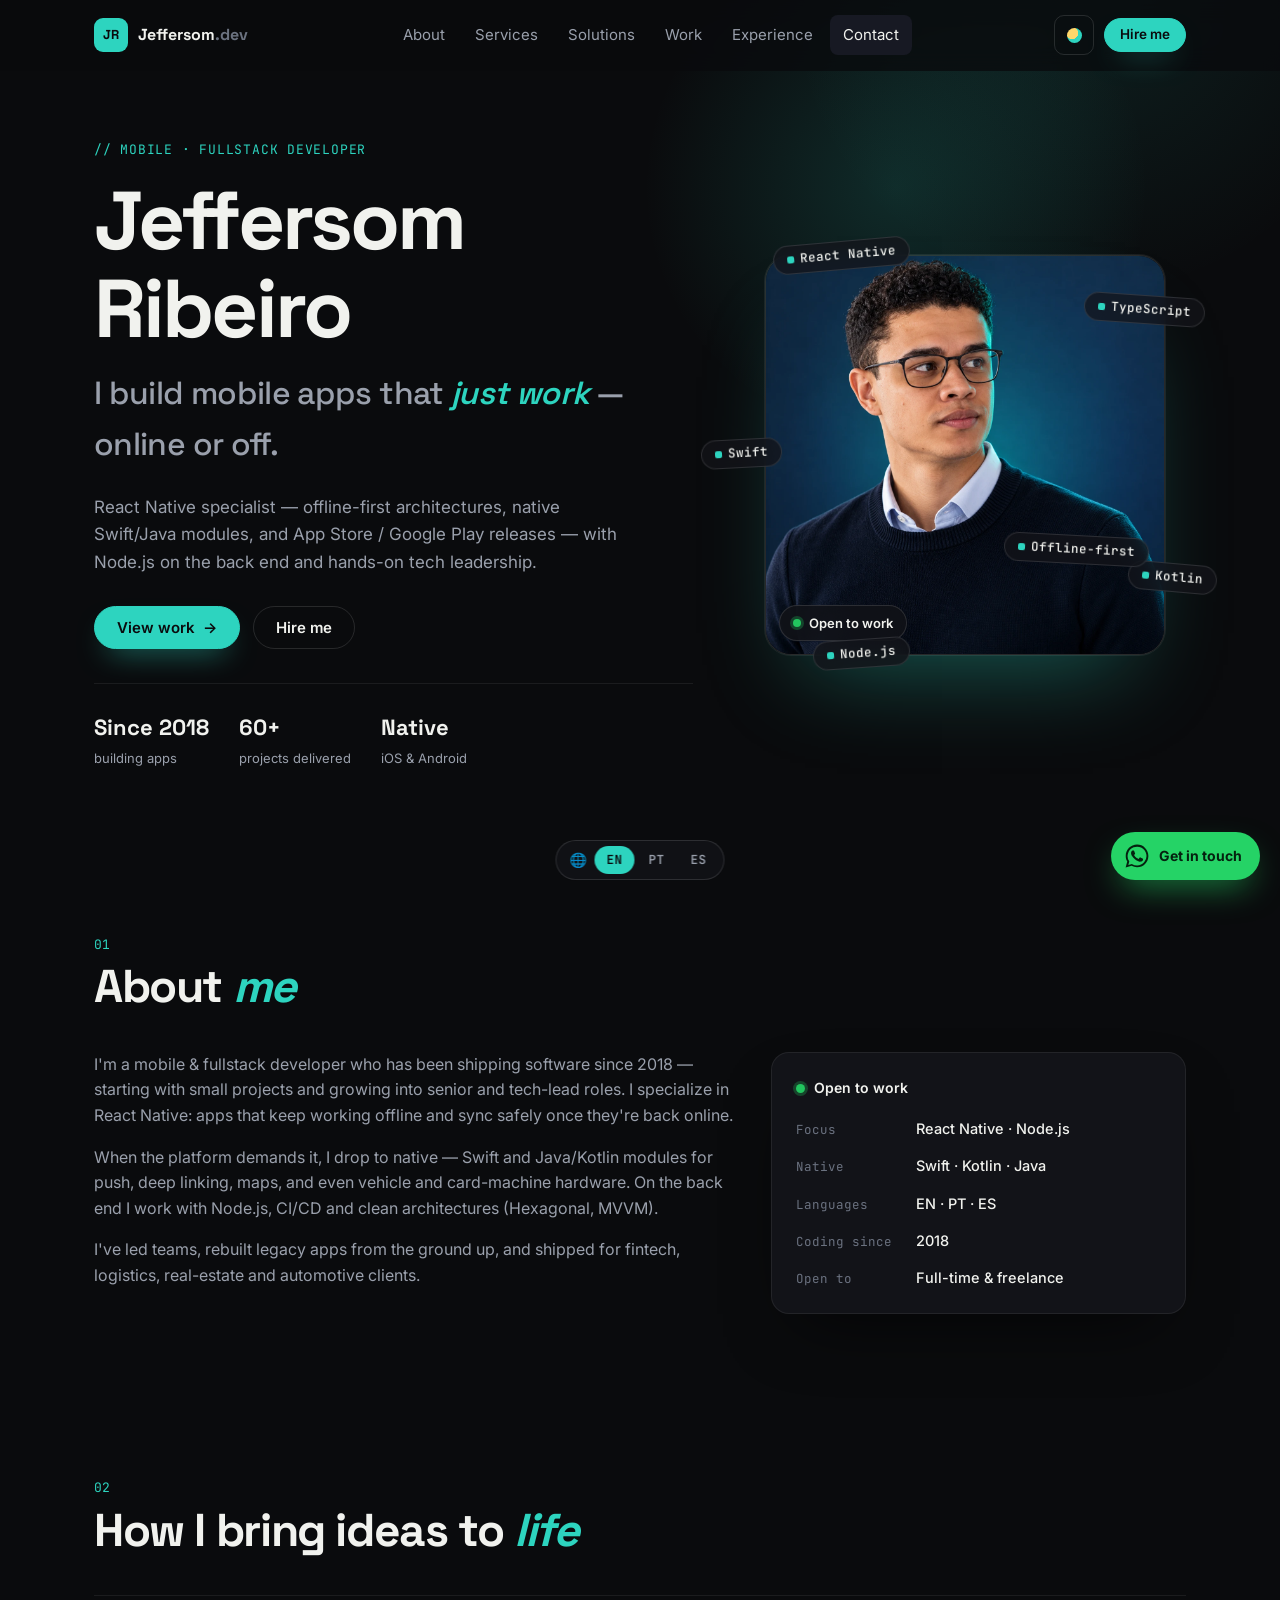
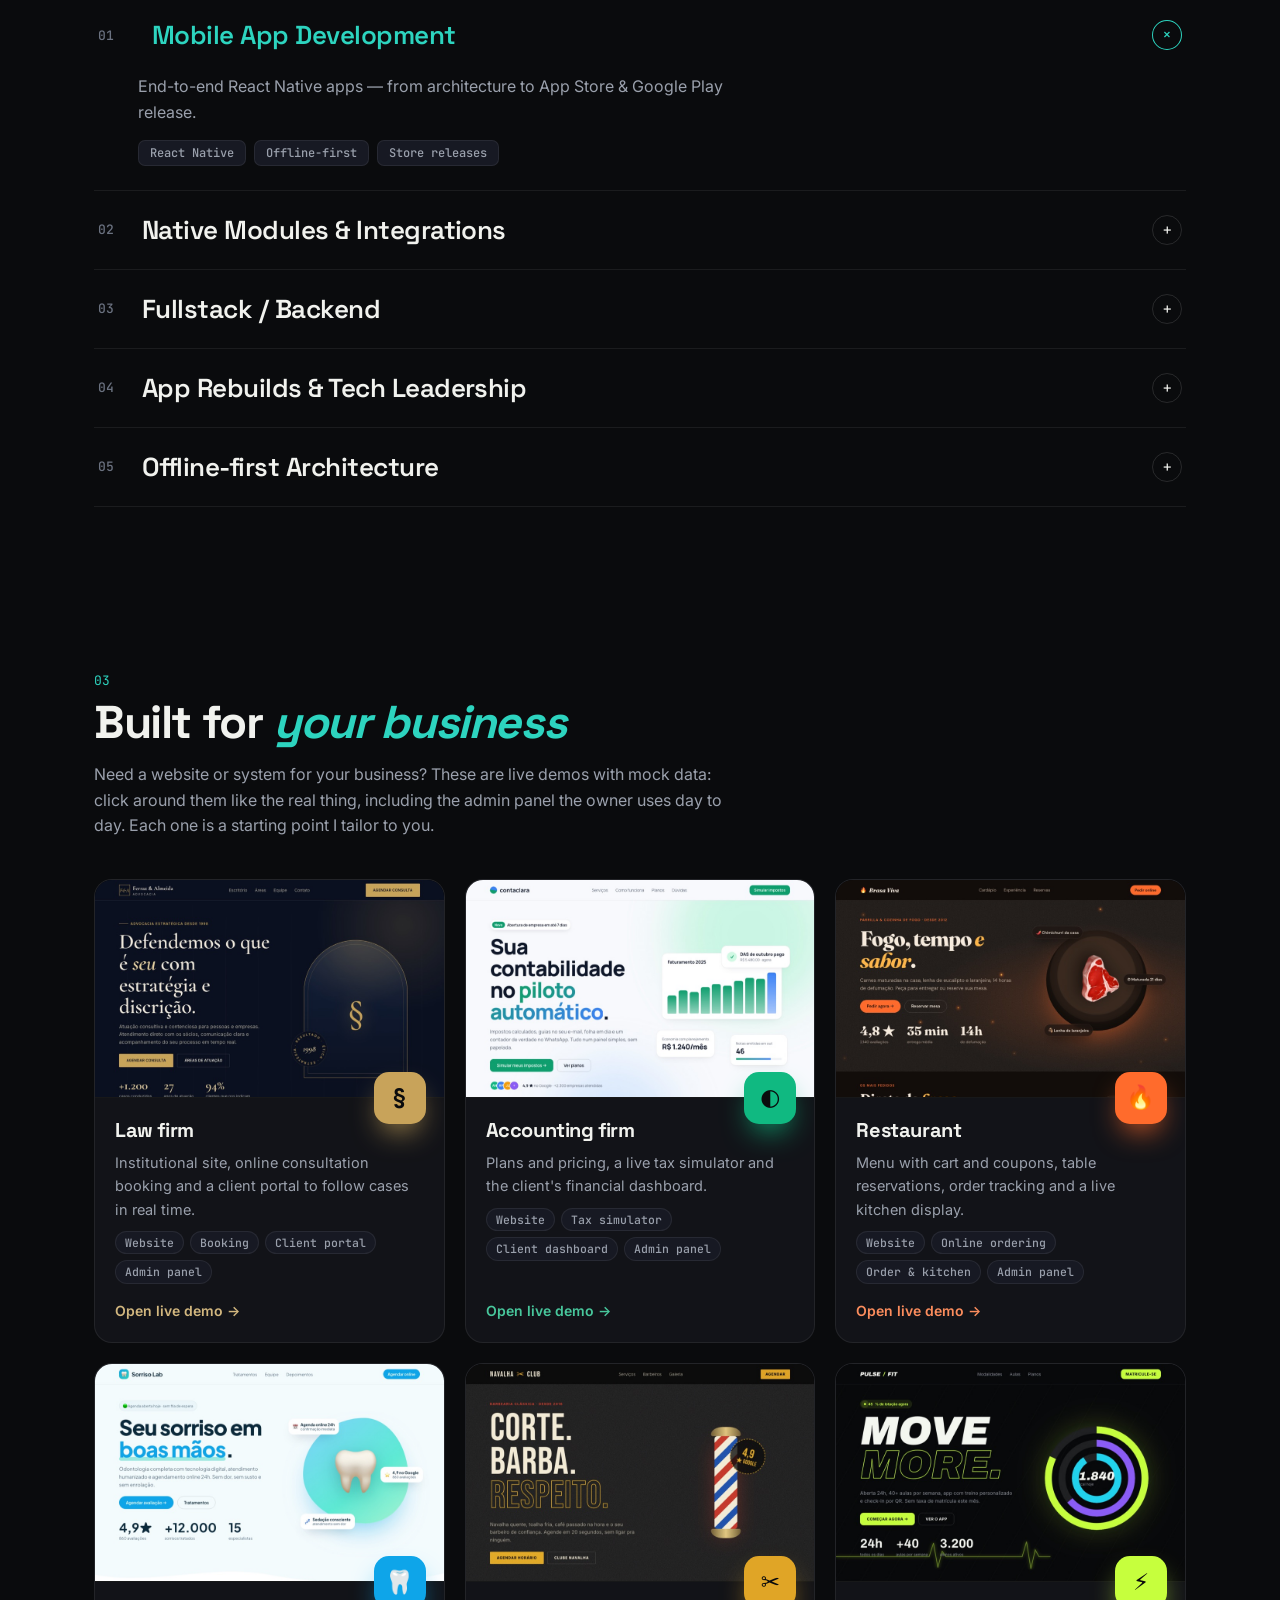
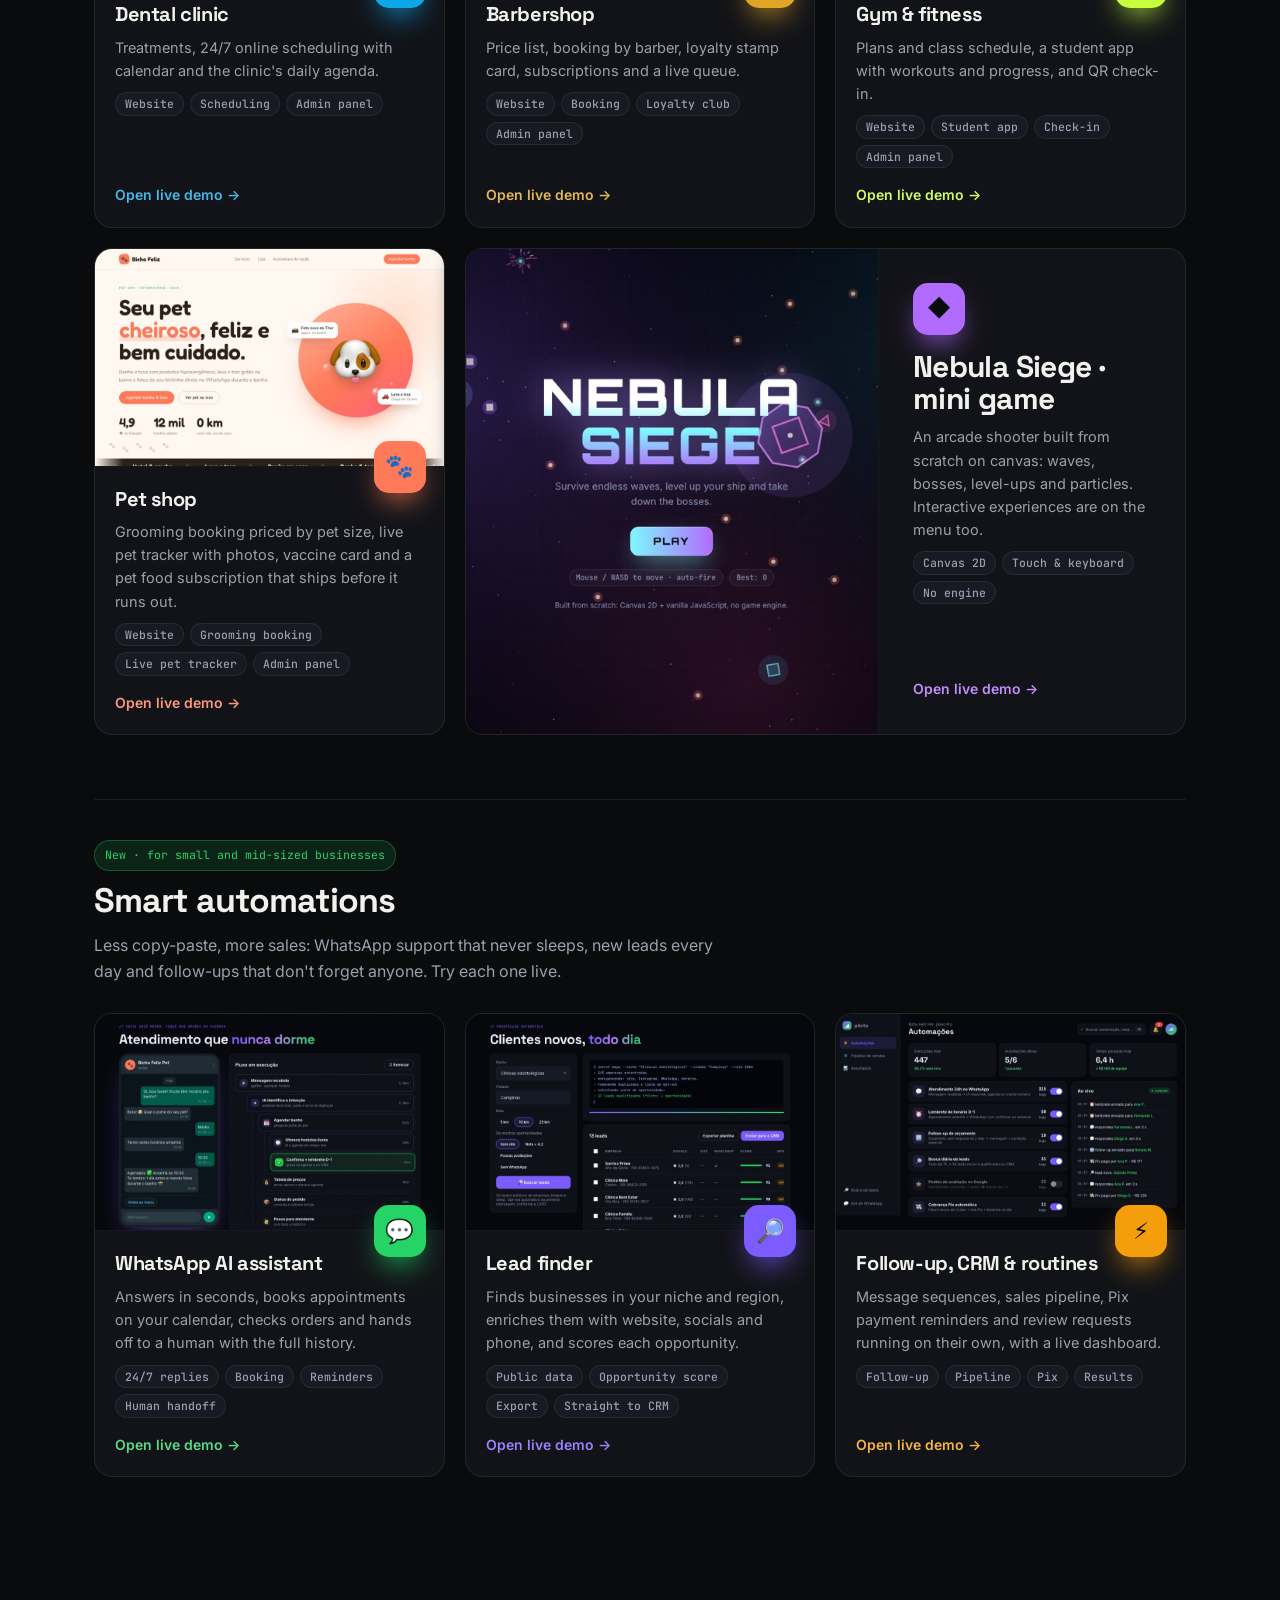
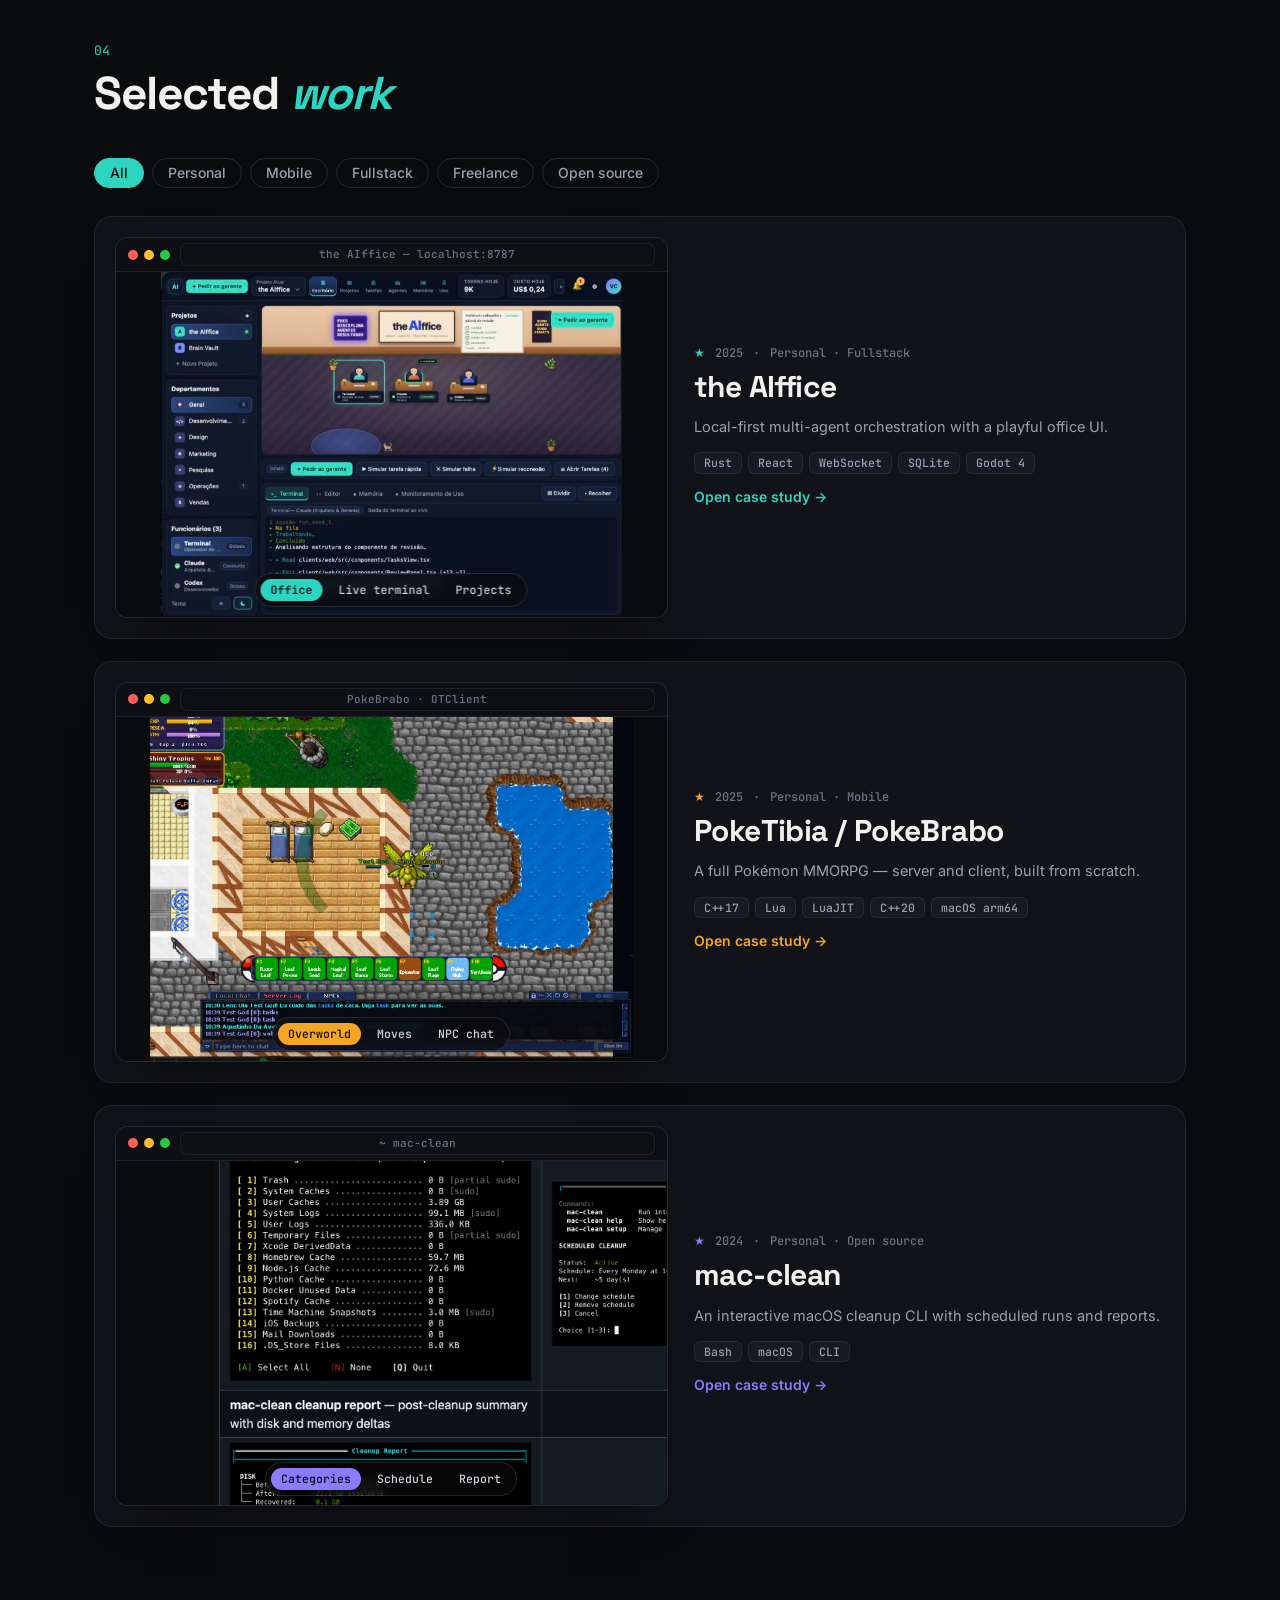
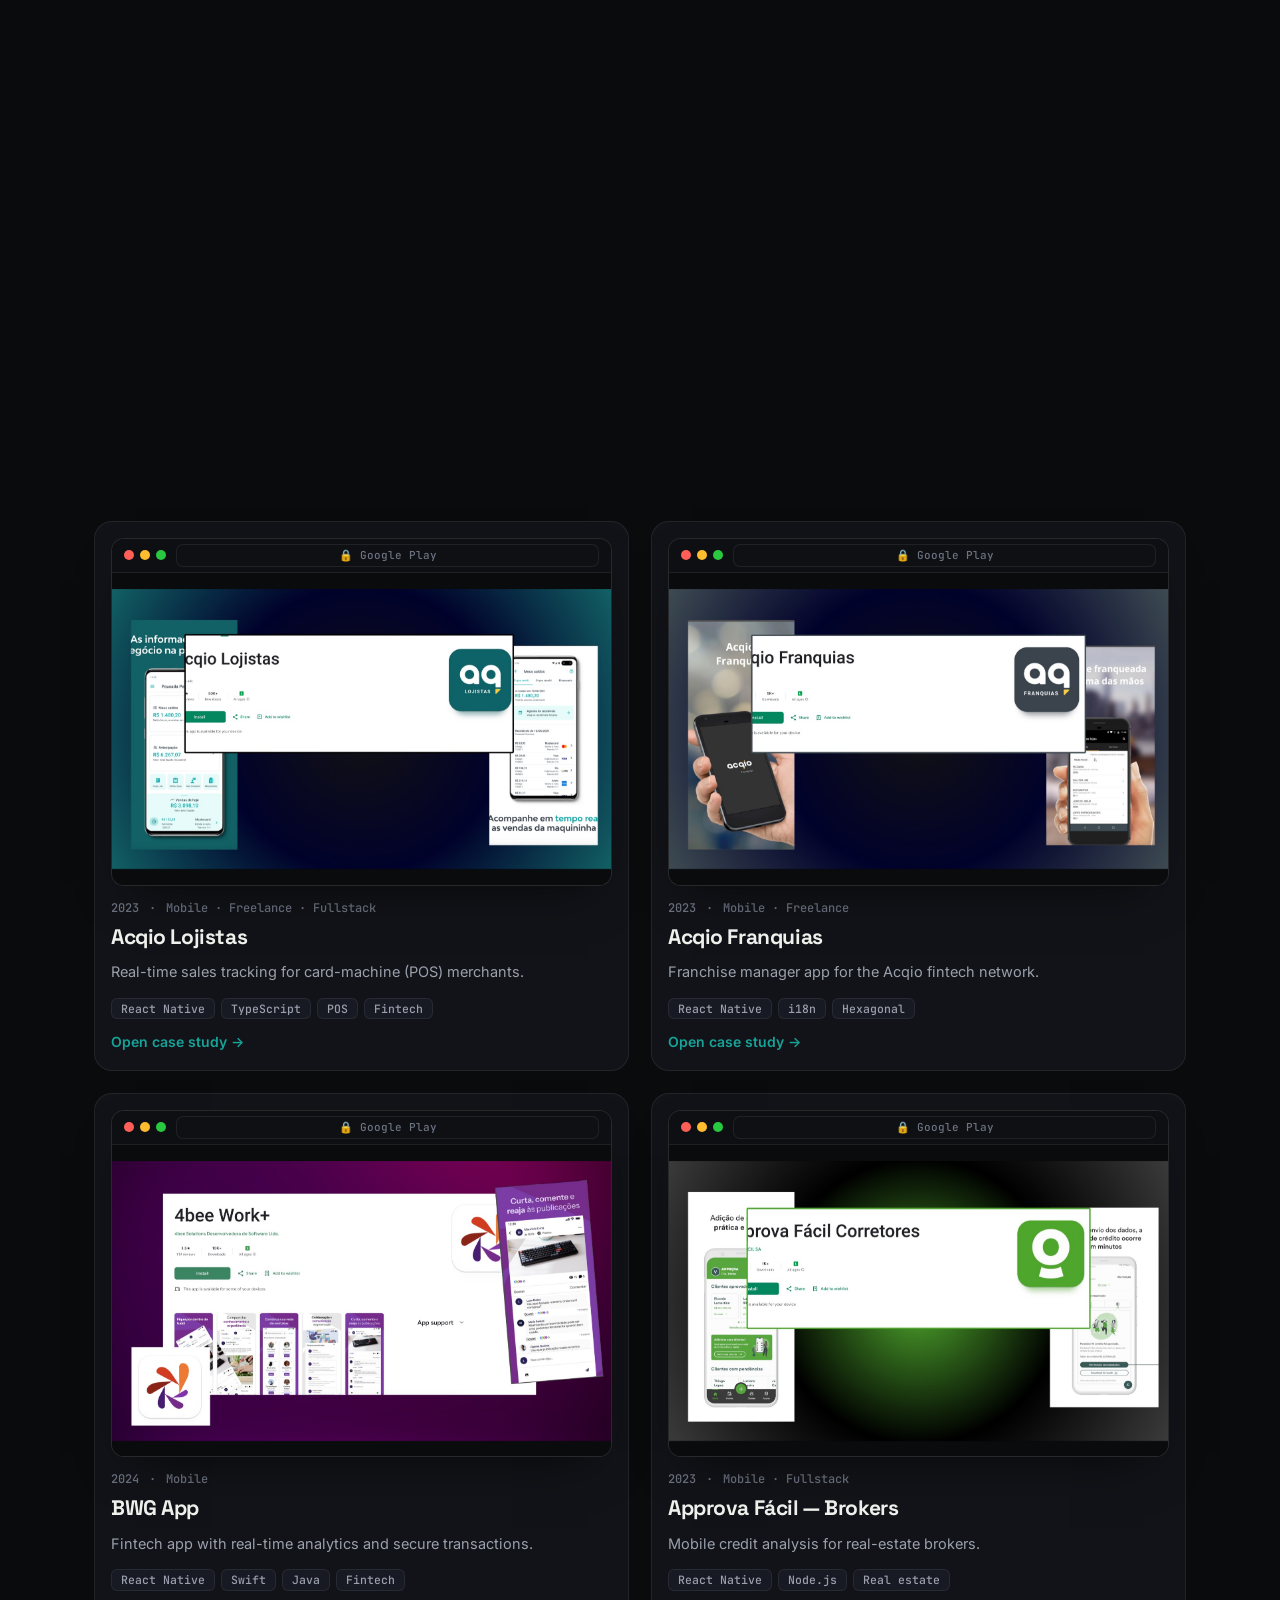
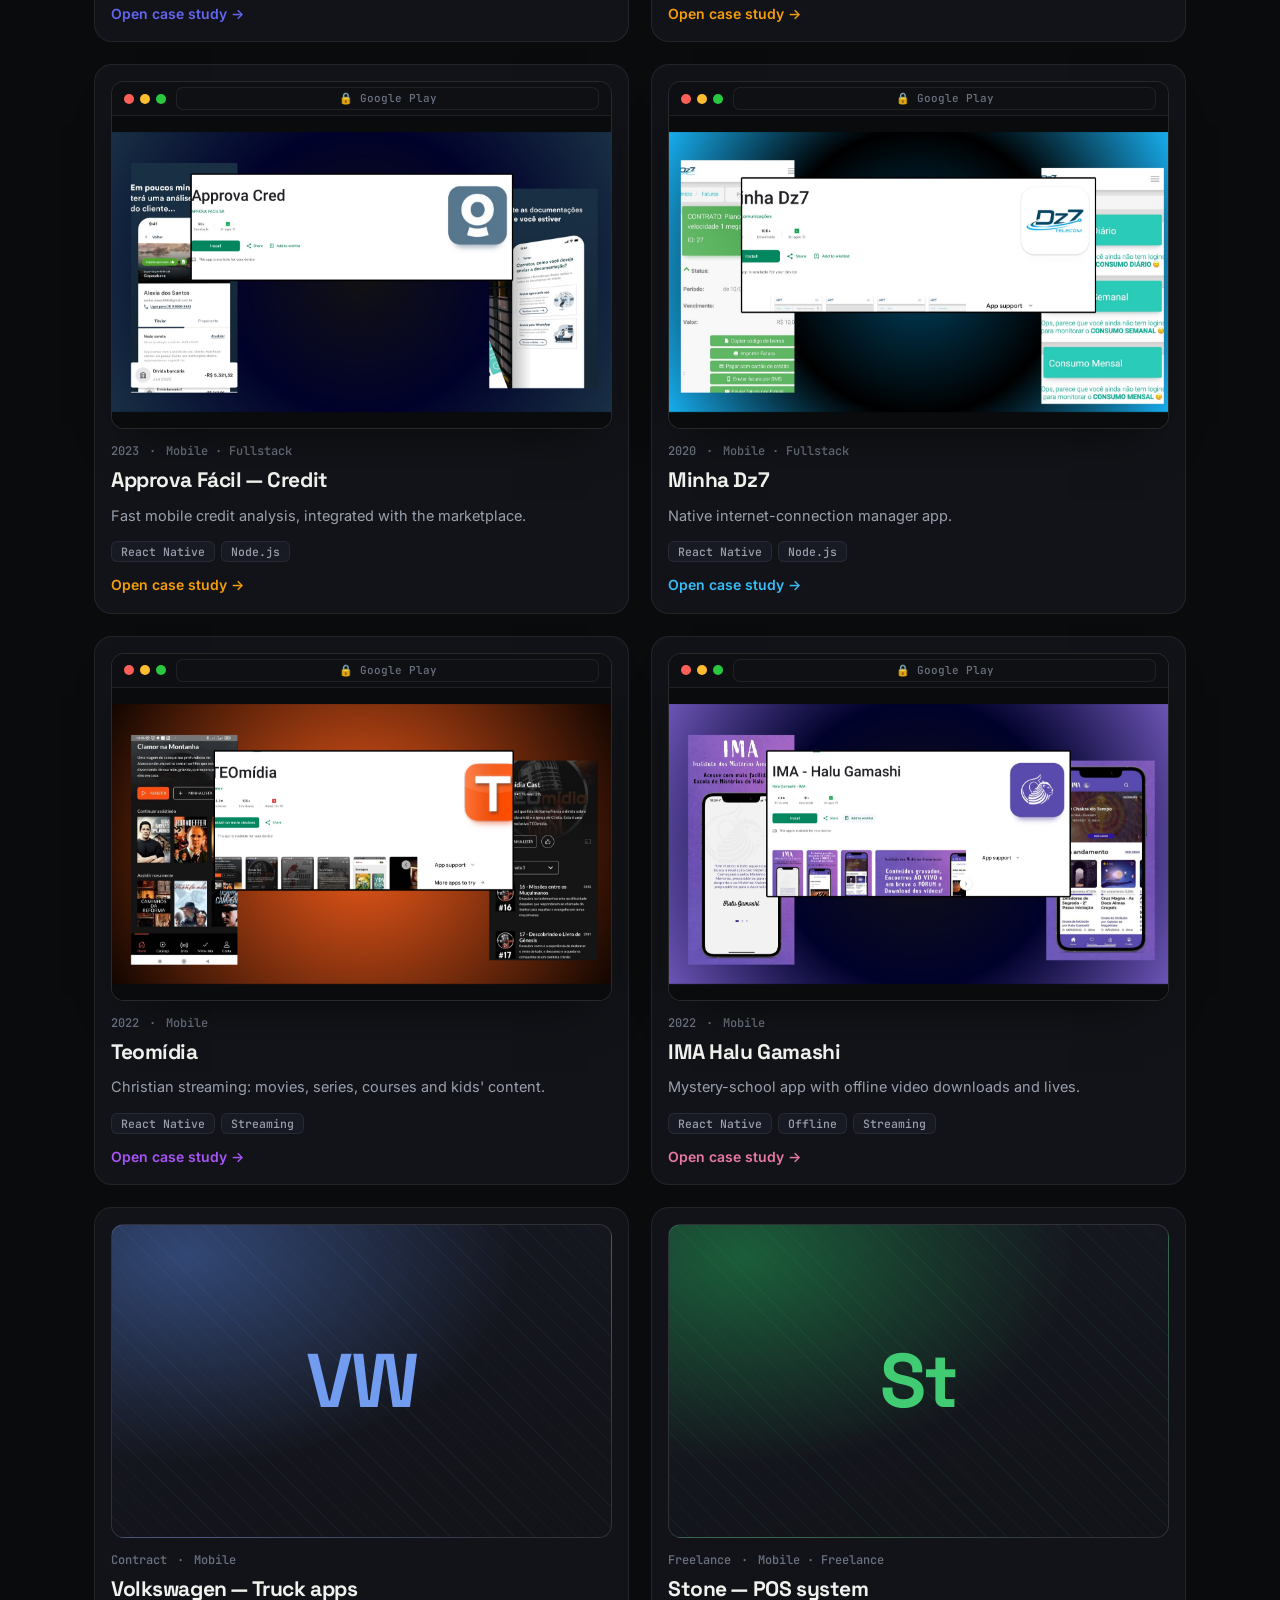
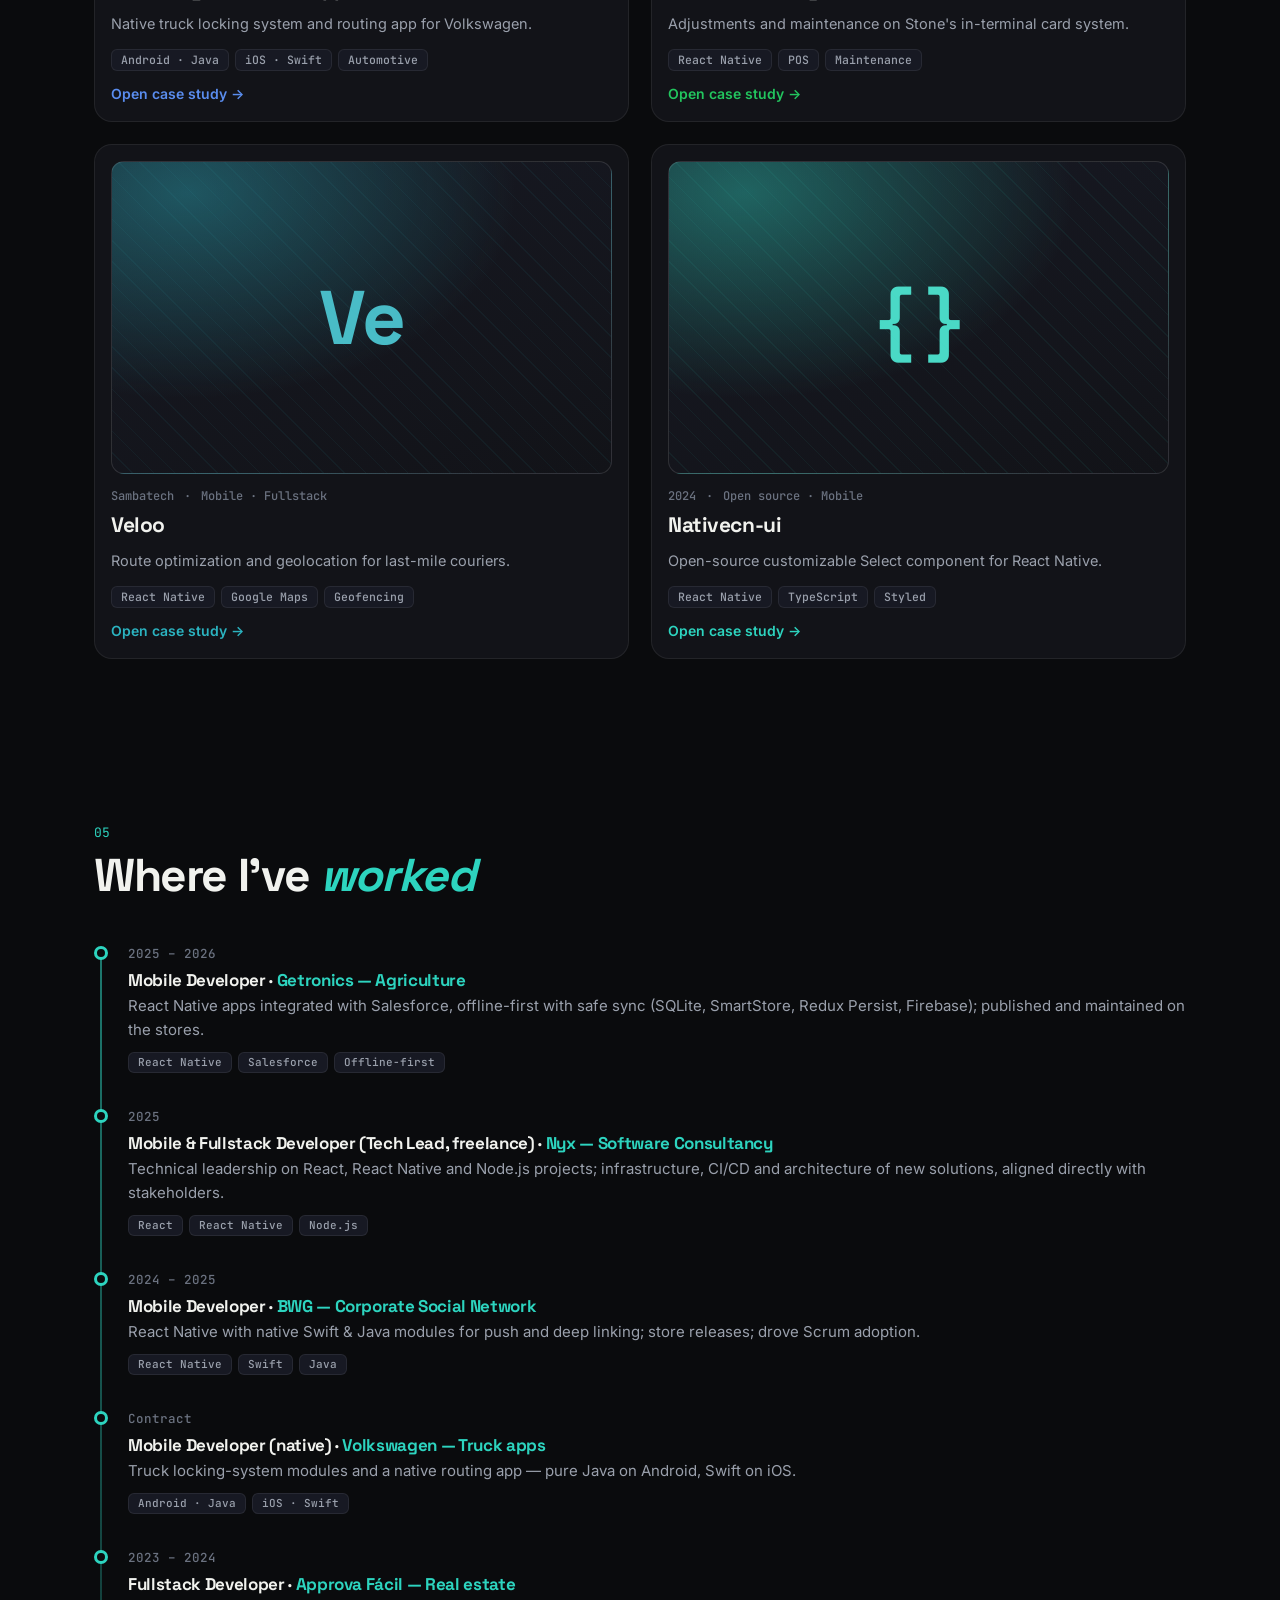
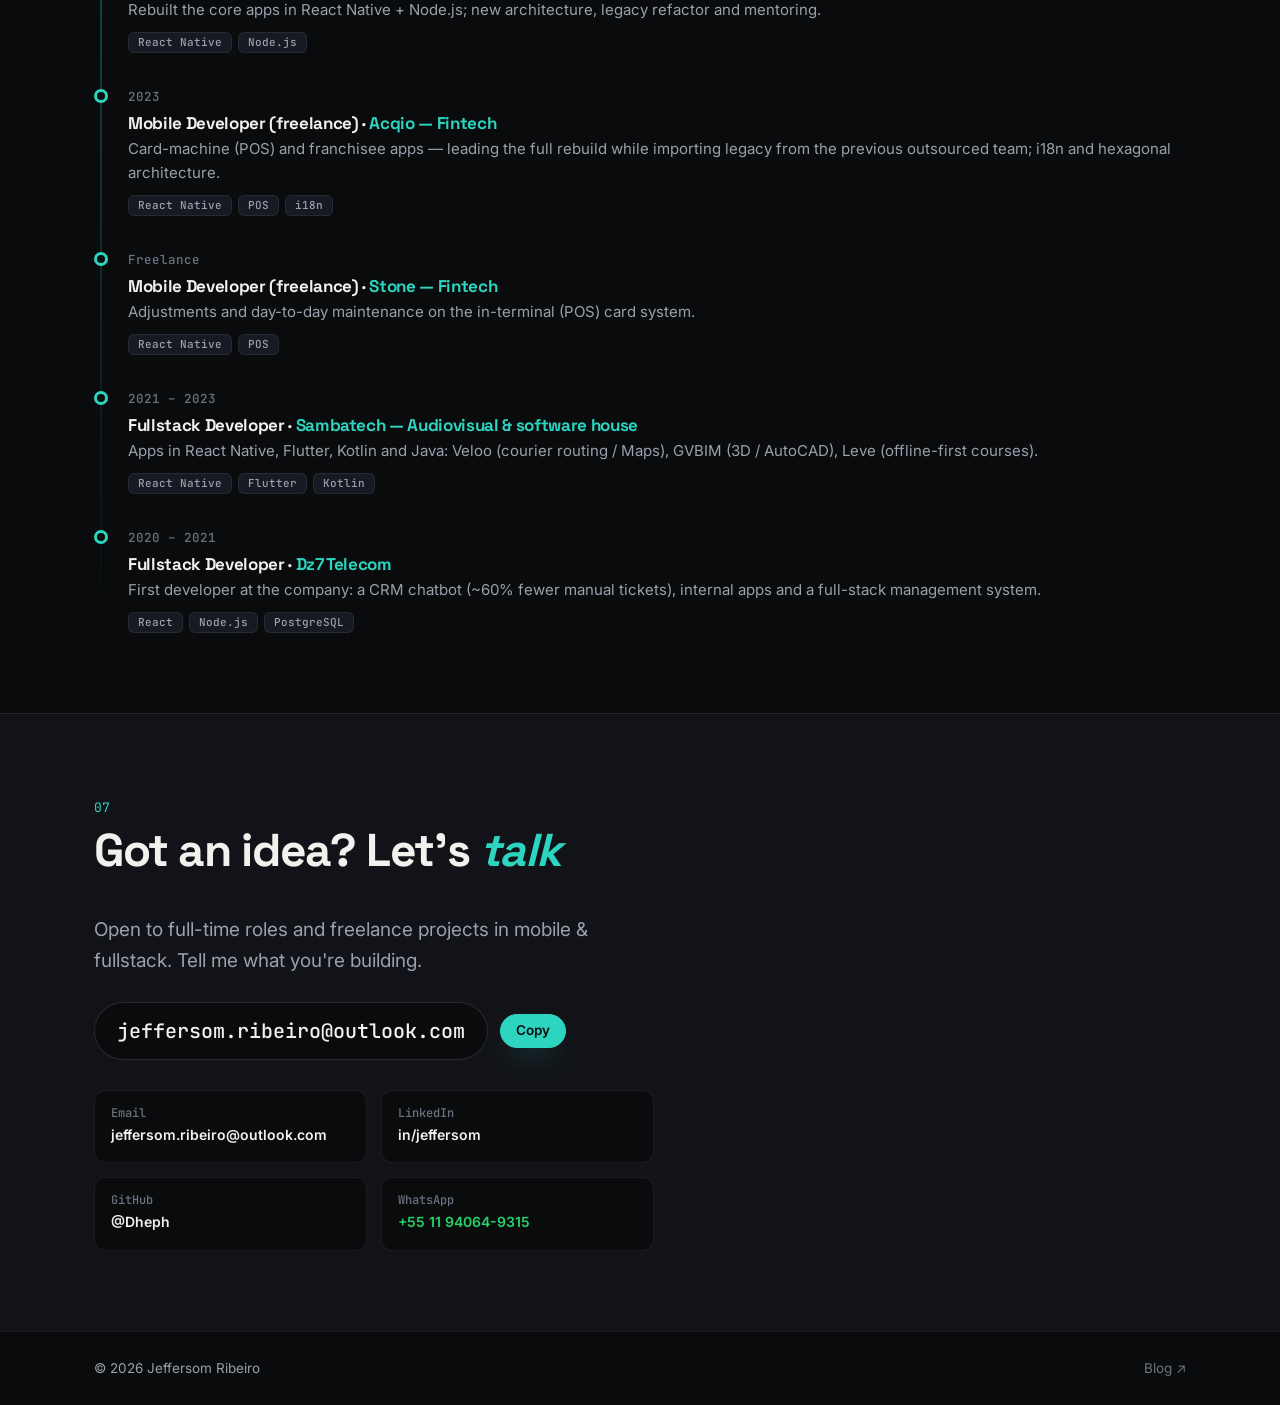
==== commit 2e72b08b: "feat(solutions): demo de pet shop e área de automações inteligentes Pet shop: banho e tosa com preço" ====
--- a/index.html
+++ b/index.html
@@ -108,6 +108,12 @@
           <p class="shead__lead" data-i18n="solutions.lead"></p>
         </header>
         <div class="sols" id="sols"></div>
+        <header class="autos-head">
+          <span class="autos-head__tag mono" data-i18n="automations.tag">New</span>
+          <h3 class="autos-head__title" data-i18n="automations.title">Smart automations</h3>
+          <p class="shead__lead" data-i18n="automations.lead"></p>
+        </header>
+        <div class="sols" id="autos"></div>
       </div>
     </section>
 
--- a/css/styles.css
+++ b/css/styles.css
@@ -188,13 +188,16 @@
 .sol__screens { display: flex; flex-wrap: wrap; gap: 6px; }
 .sol__screens span { font: 500 11.5px/1 var(--font-mono); color: var(--muted); background: var(--surface-2); border: 1px solid var(--line); padding: 5px 9px; border-radius: 999px; }
 .sol__more { margin-top: auto; padding-top: 6px; font-weight: 600; font-size: 14px; color: color-mix(in srgb, var(--accent) 75%, var(--text)); }
-.sol--wide { grid-column: 1 / -1; display: grid; grid-template-columns: 1.35fr 1fr; }
+.sol--wide { grid-column: span 2; display: grid; grid-template-columns: 1.35fr 1fr; }
 .sol--wide .sol__shot { aspect-ratio: auto; min-height: 300px; border-bottom: 0; border-right: 1px solid var(--line); }
 .sol--wide .sol__shot img { transition: transform 1.2s cubic-bezier(.2,.8,.2,1); }
 .sol--wide:hover .sol__shot img { object-position: 50% 0; transform: scale(1.06); }
 .sol--wide .sol__body { justify-content: center; padding: 34px; }
 .sol--wide .sol__icon { position: static; margin-bottom: 6px; }
 .sol--wide .sol__title { font-size: clamp(22px, 3vw, 30px); padding-right: 0; }
+.autos-head { margin: 64px 0 28px; padding-top: 40px; border-top: 1px solid var(--line); }
+.autos-head__tag { display: inline-block; padding: 5px 10px; border-radius: 999px; font-size: 11.5px; color: #25d366; background: rgba(37,211,102,.12); border: 1px solid rgba(37,211,102,.3); }
+.autos-head__title { font-size: clamp(24px, 3.6vw, 34px); font-weight: 700; letter-spacing: -.03em; margin: 12px 0 0; }
 
 /* ============================ Filters ============================ */
 .filters { display: flex; flex-wrap: wrap; gap: 8px; margin-bottom: 28px; }
@@ -368,6 +371,8 @@
   .about { grid-template-columns: 1fr; }
   .card--feat { grid-template-columns: 1fr; }
   .sols { grid-template-columns: 1fr 1fr; }
+  .sol--wide { grid-column: auto; display: flex; }
+  .sol--wide .sol__shot { min-height: 0; aspect-ratio: 16 / 10; border-right: 0; border-bottom: 1px solid var(--line); }
 }
 @media (max-width: 680px) {
   .nav__links { position: absolute; top: 70px; left: 0; right: 0; flex-direction: column; gap: 2px;
@@ -379,8 +384,7 @@
   .nav__actions .btn { display: none; }
   .work { grid-template-columns: 1fr; }
   .writing { grid-template-columns: 1fr; }
-  .sols, .sol--wide { grid-template-columns: 1fr; }
-  .sol--wide .sol__shot { min-height: 0; aspect-ratio: 16 / 10; border-right: 0; border-bottom: 1px solid var(--line); }
+  .sols { grid-template-columns: 1fr; }
   .contact__links { grid-template-columns: 1fr; }
   .case__panel { width: 100%; border-left: 0; }
   .floaters .f2, .floaters .f4 { right: -2%; }
